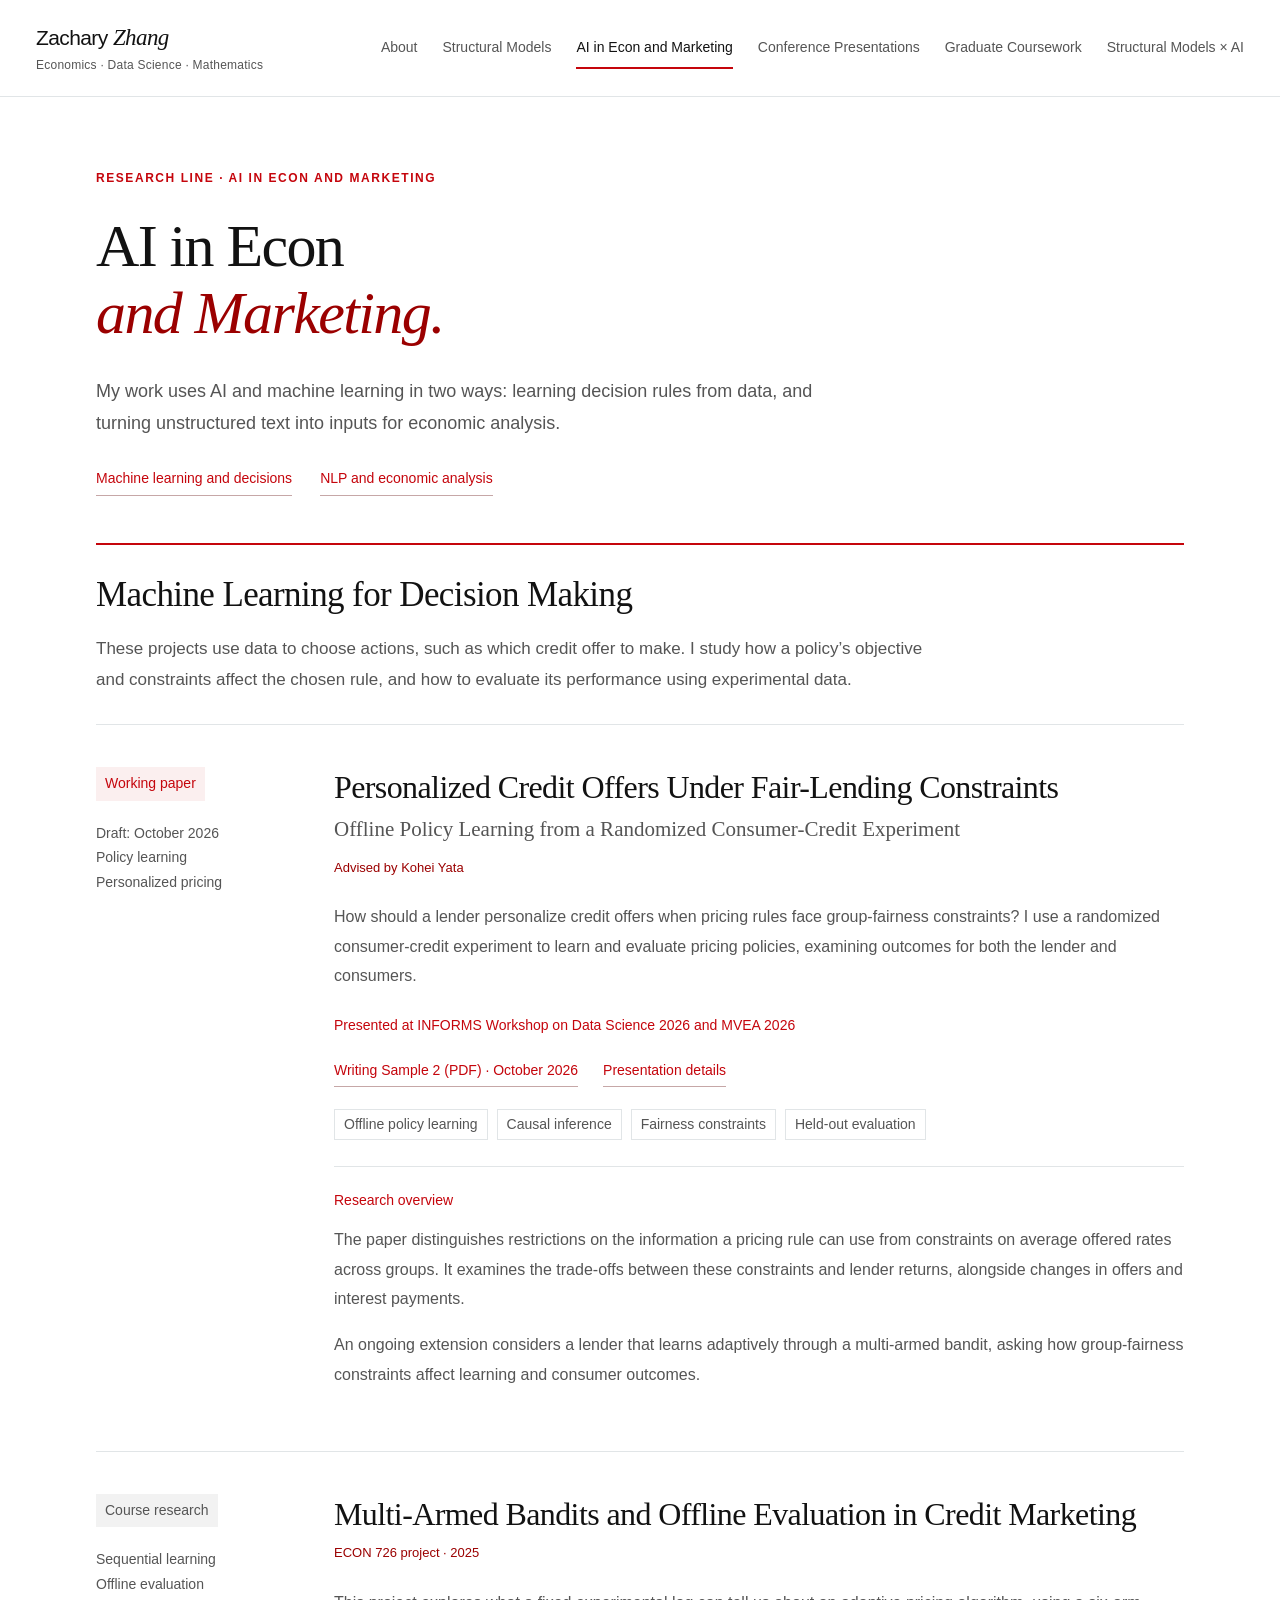
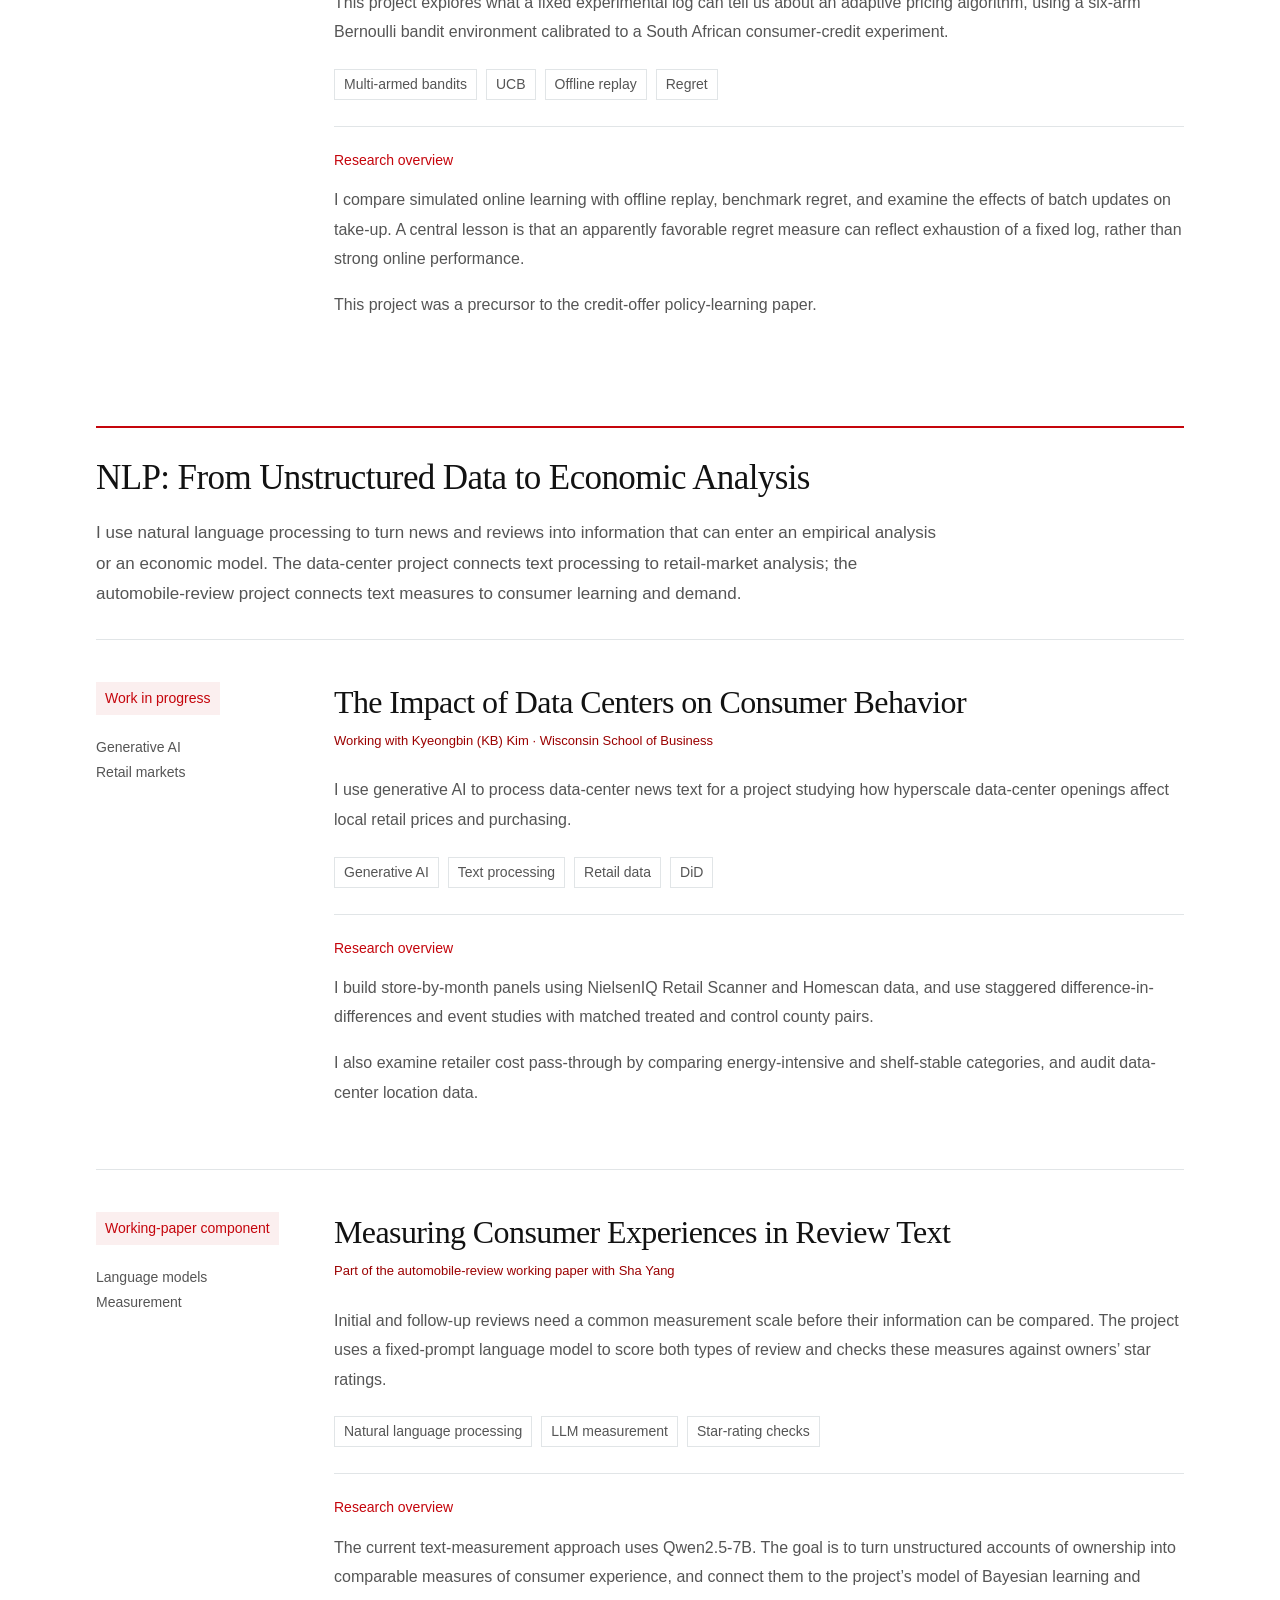
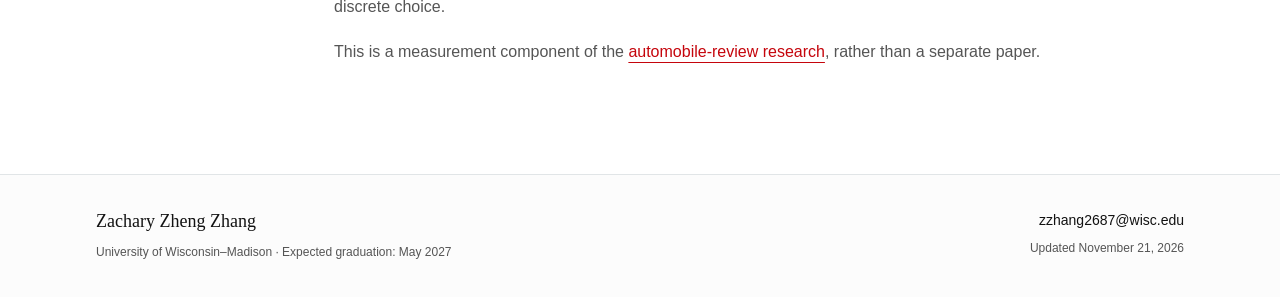
==== ai.html @ 18e5381d "Label the demand and policy-learning papers as Writing Samples 1 and 2" ====
<!doctype html>
<html lang="en"><head><meta charset="utf-8"><meta name="viewport" content="width=device-width,initial-scale=1">
<title>AI in Econ and Marketing | Zachary Zheng Zhang</title>
<meta name="description" content="Zachary Zheng Zhang — economics, structural models, AI, and policy learning at the University of Wisconsin–Madison.">
<meta name="theme-color" content="#c5050c"><link rel="icon" href="favicon.svg?v=45985ab4f6cf" type="image/svg+xml"><link rel="stylesheet" href="style.css?v=45985ab4f6cf"><script defer src="site.js"></script></head>
<body><a class="skip-link" href="#main">Skip to content</a>
<header class="site-header"><div class="header-inner"><a class="wordmark" href="index.html" aria-label="Zachary Zheng Zhang home">Zachary <span>Zhang</span><span class="wordmark-detail">Economics · Data Science · Mathematics</span></a>
<button class="menu-toggle" aria-controls="site-nav" aria-expanded="false">Menu</button><nav id="site-nav" aria-label="Main navigation"><a href="index.html">About</a><a href="structural.html">Structural Models</a><a href="ai.html" aria-current="page">AI in Econ and Marketing</a><a href="conferences.html">Conference Presentations</a><a href="coursework.html">Graduate Coursework</a><a href="ideas.html">Structural Models × AI</a></nav></div></header>
<main id="main"><section class="page-intro wrap"><p class="eyebrow">Research line · AI in Econ and Marketing</p><h1>AI in Econ<br><em>and Marketing.</em></h1><p class="page-lead">My work uses AI and machine learning in two ways: learning decision rules from data, and turning unstructured text into inputs for economic analysis.</p><div class="page-jump-links"><a class="text-link" href="#ml-decision-making">Machine learning and decisions</a><a class="text-link" href="#nlp-economic-models">NLP and economic analysis</a></div></section><section class="wrap projects research-group" id="ml-decision-making" aria-labelledby="decision-heading"><header class="research-group-heading"><h2 id="decision-heading">Machine Learning for Decision Making</h2><p>These projects use data to choose actions, such as which credit offer to make. I study how a policy’s objective and constraints affect the chosen rule, and how to evaluate its performance using experimental data.</p></header><article class="project" id="credit-paper"><div class="project-meta"><span class="status">Working paper</span><p>Draft: October 2026<br>Policy learning<br>Personalized pricing</p></div><div class="project-main"><h3>Personalized Credit Offers Under Fair-Lending Constraints</h3><p class="project-subtitle">Offline Policy Learning from a Randomized Consumer-Credit Experiment</p><p class="project-credit">Advised by Kohei Yata</p><p>How should a lender personalize credit offers when pricing rules face group-fairness constraints? I use a randomized consumer-credit experiment to learn and evaluate pricing policies, examining outcomes for both the lender and consumers.</p><p class="presentation-record">Presented at INFORMS Workshop on Data Science 2026 and MVEA 2026</p><div class="paper-links"><a class="text-link" href="files/Personalized_Credit_Offers_Draft_Oct2026.pdf" target="_blank" rel="noopener">Writing Sample 2 (PDF) · October 2026</a><a class="text-link" href="conferences.html">Presentation details</a></div><div class="tags"><span>Offline policy learning</span><span>Causal inference</span><span>Fairness constraints</span><span>Held-out evaluation</span></div>
<div class="detail-body research-overview-text"><h4>Research overview</h4><p>The paper distinguishes restrictions on the information a pricing rule can use from constraints on average offered rates across groups. It examines the trade-offs between these constraints and lender returns, alongside changes in offers and interest payments.</p><p>An ongoing extension considers a lender that learns adaptively through a multi-armed bandit, asking how group-fairness constraints affect learning and consumer outcomes.</p></div></div></article><article class="project" id="bandit-project"><div class="project-meta"><span class="status muted">Course research</span><p>Sequential learning<br>Offline evaluation</p></div><div class="project-main"><h3>Multi-Armed Bandits and Offline Evaluation in Credit Marketing</h3><p class="project-credit">ECON 726 project · 2025</p><p>This project explores what a fixed experimental log can tell us about an adaptive pricing algorithm, using a six-arm Bernoulli bandit environment calibrated to a South African consumer-credit experiment.</p><div class="tags"><span>Multi-armed bandits</span><span>UCB</span><span>Offline replay</span><span>Regret</span></div>
<div class="detail-body research-overview-text"><h4>Research overview</h4><p>I compare simulated online learning with offline replay, benchmark regret, and examine the effects of batch updates on take-up. A central lesson is that an apparently favorable regret measure can reflect exhaustion of a fixed log, rather than strong online performance.</p><p>This project was a precursor to the credit-offer policy-learning paper.</p></div></div></article></section><section class="wrap projects research-group" id="nlp-economic-models" aria-labelledby="nlp-heading"><header class="research-group-heading"><h2 id="nlp-heading">NLP: From Unstructured Data to Economic Analysis</h2><p>I use natural language processing to turn news and reviews into information that can enter an empirical analysis or an economic model. The data-center project connects text processing to retail-market analysis; the automobile-review project connects text measures to consumer learning and demand.</p></header><article class="project" id="data-center-project"><div class="project-meta"><span class="status">Work in progress</span><p>Generative AI<br>Retail markets</p></div><div class="project-main"><h3>The Impact of Data Centers on Consumer Behavior</h3><p class="project-credit">Working with Kyeongbin (KB) Kim · Wisconsin School of Business</p><p>I use generative AI to process data-center news text for a project studying how hyperscale data-center openings affect local retail prices and purchasing.</p><div class="tags"><span>Generative AI</span><span>Text processing</span><span>Retail data</span><span>DiD</span></div>
<div class="detail-body research-overview-text"><h4>Research overview</h4><p>I build store-by-month panels using NielsenIQ Retail Scanner and Homescan data, and use staggered difference-in-differences and event studies with matched treated and control county pairs.</p><p>I also examine retailer cost pass-through by comparing energy-intensive and shelf-stable categories, and audit data-center location data.</p></div></div></article><article class="project" id="review-measurement"><div class="project-meta"><span class="status">Working-paper component</span><p>Language models<br>Measurement</p></div><div class="project-main"><h3>Measuring Consumer Experiences in Review Text</h3><p class="project-credit">Part of the automobile-review working paper with Sha Yang</p><p>Initial and follow-up reviews need a common measurement scale before their information can be compared. The project uses a fixed-prompt language model to score both types of review and checks these measures against owners’ star ratings.</p><div class="tags"><span>Natural language processing</span><span>LLM measurement</span><span>Star-rating checks</span></div>
<div class="detail-body research-overview-text"><h4>Research overview</h4><p>The current text-measurement approach uses Qwen2.5-7B. The goal is to turn unstructured accounts of ownership into comparable measures of consumer experience, and connect them to the project’s model of Bayesian learning and discrete choice.</p><p>This is a measurement component of the <a href="structural.html#review-paper">automobile-review research</a>, rather than a separate paper.</p></div></div></article></section></main>
<footer><div class="footer-inner"><div><a class="footer-name" href="index.html">Zachary Zheng Zhang</a><p>University of Wisconsin–Madison · Expected graduation: May 2027</p></div><div class="footer-contact"><a href="mailto:zzhang2687@wisc.edu">zzhang2687@wisc.edu</a><p>Updated November 21, 2026</p></div></div></footer>
</body></html>
---- style.css ----
:root{--ink:#121212;--muted:#555555;--red:#c5050c;--accent:#9b0000;--paper:#fff;--soft:#f5f5f5;--line:#e1e5e7;--serif:Georgia,'Times New Roman',serif;--sans:Inter,'Segoe UI',Arial,sans-serif}
*{box-sizing:border-box}html{scroll-behavior:smooth;scroll-padding-top:110px}body{margin:0;background:var(--paper);color:var(--ink);font-family:var(--sans);font-size:16px;line-height:1.65;-webkit-font-smoothing:antialiased}a{color:inherit;text-underline-offset:5px}button{font:inherit;cursor:pointer}a,button,summary{-webkit-tap-highlight-color:transparent}a:focus-visible,button:focus-visible,summary:focus-visible{outline:3px solid #9b0000;outline-offset:5px}h1,h2,h3,p{margin-top:0}h1,h2,h3{font-weight:400}h1,h2,h3{font-family:var(--serif)}em{color:var(--accent);font-weight:400}p{color:var(--muted)}.wrap{max-width:1160px;margin:auto;padding-left:36px;padding-right:36px}.site-header{border-bottom:1px solid var(--line);background:rgba(255,255,255,.97);position:sticky;top:0;z-index:10}.header-inner{max-width:1320px;margin:auto;padding:23px 36px;display:flex;align-items:center;justify-content:space-between;gap:24px}.wordmark{text-decoration:none;font-size:21px;line-height:1.3;letter-spacing:-.6px;font-weight:500;flex-shrink:0}.wordmark>span:not(.wordmark-detail){font-family:var(--serif);font-style:italic;font-size:23px}.wordmark-detail{display:block;font-size:12px;letter-spacing:.02em;color:var(--muted);font-weight:400;margin-top:5px}nav{display:flex;align-items:center;gap:25px}nav a{font-size:14px;color:#555555;text-decoration:none;white-space:nowrap;padding:8px 0;border-bottom:2px solid transparent}nav a:hover{color:var(--red)}nav a[aria-current=page]{color:var(--ink);border-bottom-color:var(--red)}.menu-toggle{display:none}.eyebrow{text-transform:uppercase;letter-spacing:.13em;font-size:12px;font-weight:600;color:var(--red);margin-bottom:24px}.home-hero{display:grid;grid-template-columns:1.17fr 1fr;gap:85px;padding-top:76px;padding-bottom:90px}.hero-copy h1{font-size:clamp(48px,5.4vw,68px);line-height:1.03;letter-spacing:-2.6px;margin:0 0 29px}.name-second{color:var(--red)}.hero-subtitle{font-family:var(--serif);font-size:29px;line-height:1.3;letter-spacing:-.4px;color:var(--ink);margin-bottom:24px}.bio{font-size:16px;line-height:1.8;max-width:515px}.hero-actions{display:flex;align-items:center;gap:26px;margin-top:32px}.button{display:inline-flex;align-items:center;justify-content:center;padding:12px 21px;text-decoration:none;font-size:14px;border:1px solid var(--red);transition:background .18s}.primary{background:var(--red);color:white}.primary:hover{background:#9b0000}.text-link{font-size:14px;color:var(--red);font-weight:500;text-decoration:none;border-bottom:1px solid #c6a7a7;padding-bottom:4px}.text-link:hover{border-bottom-color:var(--red)}.research-note{margin-top:28px;background:var(--soft);padding:32px 33px 28px;align-self:center;position:relative;border:1px solid #e1e5e7}.research-note:before{content:'';position:absolute;width:62px;height:3px;background:var(--red);top:-2px;left:32px}.note-top{display:flex;justify-content:space-between;align-items:center;text-transform:uppercase;font-size:11px;letter-spacing:.12em;color:var(--muted);margin-bottom:54px}.note-monogram{font-family:var(--serif);font-size:20px;letter-spacing:-1px;color:var(--red)}.research-note h2{font-size:31px;line-height:1.22;letter-spacing:-.6px;margin-bottom:18px}.research-note>p{font-size:15px;line-height:1.7;margin-bottom:31px}.note-row{display:grid;grid-template-columns:75px 1fr;border-top:1px solid #dddddd;padding:15px 0;font-size:14px;gap:9px}.note-label{color:var(--red);font-family:var(--serif);font-style:italic;font-size:17px}.note-bottom{border-top:1px solid #dddddd;font-size:12px;color:#666666;margin-top:0;padding-top:24px;line-height:1.6}.research-overview{padding-top:50px;padding-bottom:84px;border-top:1px solid var(--line)}.section-heading .eyebrow{margin-bottom:12px}.section-heading h2{font-size:36px;letter-spacing:-.8px;margin-bottom:42px}.research-columns{display:grid;grid-template-columns:1fr 1fr;gap:70px}.research-columns article+article{border-left:1px solid var(--line);padding-left:44px}.small-label{font-size:13px;color:var(--red)}.research-columns h3{font-size:29px;line-height:1.25;letter-spacing:-.4px;margin:13px 0 18px}.research-columns p{font-size:16px;line-height:1.8;max-width:430px}.bridge-band{background:var(--red);padding:53px 0 58px}.bridge-inner{display:grid;grid-template-columns:1.1fr 1fr;gap:80px;align-items:center}.bridge-band .eyebrow{color:#eeeeee;margin-bottom:16px}.bridge-band h2{color:#fff;font-size:35px;line-height:1.2;letter-spacing:-.5px;margin-bottom:0}.bridge-band p{color:#eeeeee;font-size:16px;line-height:1.75}.light{border-color:#eeeeee;color:#fff;background:transparent}.light:hover{background:#9b0000}.page-intro{padding-top:72px;padding-bottom:47px}.page-intro h1{font-size:clamp(42px,4.9vw,60px);line-height:1.12;letter-spacing:-1.6px;margin-bottom:27px}.page-lead{max-width:730px;font-size:18px;line-height:1.8;margin-bottom:0}.projects{padding-bottom:45px}.project{border-top:1px solid var(--line);padding:42px 0 46px;display:grid;grid-template-columns:200px 1fr;gap:38px;scroll-margin-top:120px}.project-meta p{font-size:14px;line-height:1.75;margin-top:20px}.status{font-size:12px;background:#fbefef;color:var(--red);padding:5px 9px;display:inline-block}.status.muted{background:#f2f2f2;color:#555555}.project-main h2{font-size:32px;line-height:1.25;letter-spacing:-.6px;margin-bottom:8px}.project-subtitle{font-family:var(--serif);font-size:21px;line-height:1.4;margin-bottom:12px;color:#555555}.project-credit{font-size:13px;margin-bottom:24px;color:var(--accent)}.project-main>p:not(.project-subtitle):not(.project-credit){font-size:16px;line-height:1.85}.tags{display:flex;flex-wrap:wrap;gap:7px 9px;margin:22px 0}.tags span{border:1px solid var(--line);font-size:12px;padding:3px 9px;color:#555555}details{border-top:1px solid var(--line);margin-top:23px}summary{list-style:none;cursor:pointer;font-size:14px;font-weight:500;color:var(--red);padding:17px 28px 9px 0;position:relative;width:100%}summary::-webkit-details-marker{display:none}summary:after{content:'+';font-size:23px;font-weight:300;position:absolute;right:3px;top:9px}details[open] summary:after{content:'−'}.detail-body{padding-top:8px}.detail-body p{font-size:15px;line-height:1.85}.detail-body a{color:var(--red)}.closing-note{padding-top:42px;padding-bottom:70px;border-top:1px solid var(--line)}.closing-note .eyebrow{margin-bottom:18px}.closing-note h2{font-size:31px;line-height:1.35;max-width:800px;letter-spacing:-.4px}.closing-note p:not(.eyebrow){max-width:730px;line-height:1.85}.coursework-section{padding-bottom:45px}.course-toolbar{display:flex;align-items:center;justify-content:space-between;gap:20px;padding:12px 0 27px}.filters{display:flex;gap:8px;flex-wrap:wrap}.filter{border:1px solid var(--line);background:white;padding:8px 15px;color:var(--muted);font-size:14px}.filter.active{background:var(--red);color:white;border-color:var(--red)}.filter:hover:not(.active){background:var(--soft)}#course-count{white-space:nowrap;color:var(--muted);font-size:13px}table{border-collapse:collapse;width:100%;text-align:left;font-size:15px}th{font-size:12px;font-weight:500;letter-spacing:.07em;text-transform:uppercase;color:var(--muted);background:var(--soft);padding:15px 16px;border-top:1px solid var(--line);border-bottom:1px solid var(--line)}td{padding:19px 16px;border-bottom:1px solid var(--line);line-height:1.5}.course-code{font-size:13px;font-weight:500;white-space:nowrap;color:var(--red)}.area-cell{font-size:13px;color:var(--muted);white-space:nowrap}.course-status{font-size:12px;white-space:nowrap;color:var(--muted)}.course-status.audit{color:#555555;background:#f2f2f2;padding:4px 7px}.course-status.planned{color:#555555;background:#f2f2f2;padding:4px 7px}.course-status.current{color:var(--red);background:var(--soft);padding:4px 7px}.table-note{font-size:13px;line-height:1.7;margin-top:20px;max-width:820px}.preparation-note{border-top:1px solid var(--line);padding-top:48px;padding-bottom:70px;display:grid;grid-template-columns:1fr 1fr;gap:70px;align-items:center}.preparation-note .eyebrow{margin-bottom:15px}.preparation-note h2{font-size:35px;line-height:1.25;margin-bottom:0}.preparation-note>p{line-height:1.85}.ideas-disclaimer{padding:17px 20px;border-left:2px solid var(--accent);background:var(--soft);font-size:14px;margin-bottom:40px}.ideas{padding-bottom:52px}.idea{padding:40px 0 44px;border-top:1px solid var(--line)}.idea-top{display:flex;align-items:center;justify-content:space-between;gap:20px;margin-bottom:18px}.idea-top .eyebrow{margin-bottom:0}.idea-badge{font-size:12px;white-space:nowrap;border:1px solid #dddddd;color:#555555;padding:3px 8px}.idea h2{font-size:34px;letter-spacing:-.6px;margin-bottom:18px}.idea-question{color:var(--ink);font-family:var(--serif);font-size:23px;line-height:1.5;max-width:820px;margin-bottom:18px}.idea-description{max-width:850px;line-height:1.85}.idea-components{margin-top:28px;margin-bottom:0;display:grid;grid-template-columns:1fr 1fr 1fr;gap:25px;background:var(--soft);padding:22px 25px}.idea-components dt{font-size:12px;color:var(--muted);margin-bottom:8px}.idea-components dd{margin:0;font-size:15px;line-height:1.5;color:var(--red)}footer{border-top:1px solid var(--line);background:#fcfcfc}.footer-inner{max-width:1160px;padding:32px 36px 35px;margin:auto;display:flex;justify-content:space-between;gap:24px}.footer-name{font-family:var(--serif);font-size:18px;text-decoration:none}.footer-inner p{font-size:12px;margin:6px 0 0}.footer-contact{text-align:right}.footer-contact a{font-size:14px;text-decoration:none}.footer-contact a:hover{text-decoration:underline}.skip-link{position:absolute;top:-80px;left:20px;padding:10px;background:white;z-index:30}.skip-link:focus{top:10px}.sr-only{position:absolute;width:1px;height:1px;padding:0;margin:-1px;overflow:hidden;clip:rect(0,0,0,0);white-space:nowrap;border:0}[hidden]{display:none!important}
@media(min-width:1450px){.header-inner{max-width:1280px}.home-hero{padding-top:90px;padding-bottom:105px}}
@media(max-width:1100px){.header-inner{padding:20px 28px;gap:20px}nav{gap:18px}nav a{font-size:13px}.wordmark-detail{display:none}.home-hero{gap:45px}.note-row{grid-template-columns:65px 1fr}.research-note{padding:28px}.project{grid-template-columns:165px 1fr;gap:30px}}
@media(max-width:850px){.header-inner{flex-wrap:wrap;gap:12px;padding:18px 26px}nav{width:100%;justify-content:space-between;gap:12px}nav a{font-size:13px}.wrap{padding-left:28px;padding-right:28px}.home-hero{padding-top:54px;gap:30px;grid-template-columns:1.1fr 1fr}.hero-copy h1{font-size:48px;letter-spacing:-1.8px}.hero-subtitle{font-size:26px}.bio{font-size:15px}.research-note{padding:25px}.research-note h2{font-size:27px}.note-row{display:block;padding:12px 0}.note-row .note-label{display:block;margin-bottom:3px}.note-top{margin-bottom:32px}.hero-actions{gap:20px;flex-wrap:wrap}.research-columns{gap:32px}.research-columns article+article{padding-left:30px}.research-columns h3{font-size:26px}.bridge-inner{gap:40px}.bridge-band h2{font-size:30px}.area-cell{display:none}thead th:nth-child(3){display:none}.project{grid-template-columns:140px 1fr;gap:25px}.project-main h2{font-size:28px}}
@media(max-width:620px){.site-header{position:sticky}.header-inner{padding:17px 22px;gap:0}.wordmark{font-size:20px}.wordmark>span:not(.wordmark-detail){font-size:21px}.menu-toggle{display:block;border:1px solid var(--line);background:white;color:var(--red);font-size:14px;padding:5px 12px}.site-header nav{display:none;flex-direction:column;align-items:stretch;padding-top:18px;gap:0}.site-header.menu-open nav{display:flex}nav a{font-size:15px;padding:12px 0;border-bottom:1px solid var(--line)}nav a[aria-current=page]{font-weight:600;border-bottom-color:var(--line)}.wrap{padding-left:23px;padding-right:23px}.home-hero{display:block;padding-top:43px;padding-bottom:49px}.hero-copy h1{font-size:52px;letter-spacing:-2px;margin-bottom:24px}.eyebrow{font-size:11px;letter-spacing:.11em;margin-bottom:22px}.hero-subtitle{font-size:29px;margin-bottom:22px}.bio{font-size:16px;line-height:1.8}.hero-actions{margin-top:26px;gap:23px}.research-note{margin-top:44px;padding:26px 26px 24px}.note-top{margin-bottom:32px}.research-note h2{font-size:32px}.note-row{display:grid;grid-template-columns:72px 1fr;padding:14px 0}.note-row .note-label{margin:0}.note-bottom{padding-top:20px}.research-overview{padding-top:37px;padding-bottom:48px}.section-heading h2{font-size:30px;line-height:1.25;margin-bottom:30px}.research-columns{display:block}.research-columns article+article{border-left:0;border-top:1px solid var(--line);margin-top:30px;padding-left:0;padding-top:30px}.research-columns h3{font-size:29px}.bridge-band{padding:38px 0 42px}.bridge-inner{display:block}.bridge-band h2{font-size:32px;margin-bottom:24px}.bridge-band p{font-size:16px}.page-intro{padding-top:43px;padding-bottom:32px}.page-intro h1{font-size:39px;letter-spacing:-1px;line-height:1.15;margin-bottom:23px}.page-lead{font-size:16px;line-height:1.85}.project{display:block;padding:28px 0 34px}.project-meta{display:flex;justify-content:space-between;gap:15px;align-items:center;margin-bottom:22px}.project-meta p{margin:0;font-size:12px;text-align:right}.project-main h2{font-size:28px}.project-subtitle{font-size:20px}.project-credit{font-size:13px}.project-main>p:not(.project-subtitle):not(.project-credit){font-size:16px}.detail-body p{font-size:16px}.closing-note{padding-top:33px;padding-bottom:43px}.closing-note h2{font-size:28px}.projects{padding-bottom:14px}.course-toolbar{align-items:flex-start;flex-direction:column;gap:14px;padding-bottom:20px}.filters{gap:7px}.filter{font-size:13px;padding:7px 10px}#course-count{font-size:12px}.table-scroll{overflow-x:auto}table{font-size:14px;min-width:440px}th{padding:12px 10px;font-size:11px}td{padding:17px 10px}.course-code{font-size:12px}.course-status{font-size:11px}.table-note{font-size:13px}.preparation-note{display:block;padding-top:33px;padding-bottom:39px}.preparation-note h2{font-size:31px;margin-bottom:24px}.idea-top{align-items:flex-start;gap:14px}.idea-top .eyebrow{font-size:10px;max-width:170px}.idea-badge{font-size:11px}.ideas-disclaimer{font-size:14px;padding:16px 17px;margin-bottom:28px}.idea{padding:28px 0 32px}.idea h2{font-size:29px;line-height:1.25}.idea-question{font-size:22px}.idea-description{font-size:16px}.idea-components{display:block;padding:20px}.idea-components div+div{margin-top:19px;border-top:1px solid var(--line);padding-top:15px}.idea-components dt{font-size:12px;margin-bottom:4px}.idea-components dd{font-size:15px}.ideas{padding-bottom:25px}.footer-inner{display:block;padding:27px 23px}.footer-contact{text-align:left;margin-top:21px}.footer-inner p{font-size:12px}}
@media(prefers-reduced-motion:reduce){html{scroll-behavior:auto}*{transition:none!important}}

/* Keep navigation, labels, and course information readable at all widths. */
nav a,.filter,.small-label,.status,.tags span,.course-status,.course-code,.area-cell,.idea-badge,.note-row,.note-label,.idea-components dt{font-size:14px}.note-top,.eyebrow,.idea-top .eyebrow{font-size:12px}.bio,.research-note>p,.detail-body p,table{font-size:16px}
.application-note{font-size:16px;line-height:1.75;color:var(--red);margin-top:20px}.hero-actions{flex-wrap:wrap;gap:20px}.research-overview-text{border-top:1px solid var(--line);padding-top:22px;margin-top:26px}.research-overview-text h3{font-family:var(--sans);font-size:14px;font-weight:500;color:var(--red);margin-bottom:13px}.presentation-record{color:var(--red);font-size:14px!important;line-height:1.8;margin-top:22px}.paper-links{display:flex;flex-wrap:wrap;gap:14px 25px;margin:20px 0}.file-note{font-size:13px!important;line-height:1.7!important;margin-bottom:19px}.course-topic{display:block;font-size:14px;color:var(--muted);margin-top:6px}.conference-section{padding-bottom:45px}.conference-group{font-size:27px;padding-bottom:20px;border-bottom:1px solid var(--line);margin:0}.conference-entry{display:grid;grid-template-columns:225px 1fr;gap:38px;padding:34px 0;border-bottom:1px solid var(--line)}.conference-date time{display:block;font-size:15px;color:var(--red);margin-bottom:14px}.conference-date .status{font-size:13px}.conference-main h3{font-size:29px;line-height:1.3;margin-bottom:10px}.conference-location{font-size:14px;margin-bottom:20px}.conference-paper{font-size:18px;line-height:1.6;margin-bottom:13px}.conference-paper a{color:var(--ink);text-decoration:none;border-bottom:1px solid var(--line)}.conference-paper a:hover{border-bottom-color:var(--red)}.conference-note{font-size:14px;line-height:1.8;margin-bottom:19px}
@media(min-width:1051px) and (max-width:1250px){.header-inner{flex-wrap:wrap;gap:10px}nav{width:100%;justify-content:space-between;gap:15px}}
@media(max-width:1050px){.header-inner{padding:17px 23px;gap:0;flex-wrap:wrap}.wordmark-detail{display:none}.menu-toggle{display:block;border:1px solid var(--line);background:white;color:var(--red);font-size:14px;padding:5px 12px}.site-header nav{display:none;flex-direction:column;align-items:stretch;width:100%;padding-top:18px;gap:0}.site-header.menu-open nav{display:flex}nav a{font-size:15px;padding:11px 0;border-bottom:1px solid var(--line)}nav a[aria-current=page]{font-weight:600;border-bottom-color:var(--line)}}
@media(max-width:620px){.conference-entry{display:block;padding:27px 0}.conference-date{margin-bottom:20px}.conference-date time{margin-bottom:10px}.conference-main h3{font-size:27px}.conference-paper{font-size:17px}.conference-section{padding-bottom:30px}.conference-group{font-size:26px}.paper-links{gap:16px}.file-note{font-size:14px!important}}


/* Explanatory introductions and the two AI research areas. */
.intro-explanation{max-width:850px;margin-top:26px;font-size:16px;line-height:1.85}.intro-explanation p{margin-bottom:18px}.research-points{padding-left:23px;color:var(--muted);margin:22px 0}.research-points li+li{margin-top:13px}.research-points strong{font-weight:600;color:var(--ink)}.page-jump-links{display:flex;flex-wrap:wrap;gap:16px 28px;margin-top:28px}.research-group{scroll-margin-top:135px}.research-group-heading{padding:28px 0 29px;border-top:2px solid var(--red)}.research-group-heading h2{font-size:35px;line-height:1.25;letter-spacing:-.6px;max-width:850px;margin-bottom:18px}.research-group-heading p{font-size:17px;line-height:1.8;max-width:850px;margin-bottom:0}.research-group .project-main h3{font-size:32px;line-height:1.25;letter-spacing:-.6px;margin-bottom:8px}.research-group .research-overview-text h4{font-family:var(--sans);font-size:14px;font-weight:500;color:var(--red);margin:0 0 13px}.reading-list{padding-left:23px;max-width:900px}.reading-list li{padding:0 0 23px 6px}.reading-list a{color:var(--red)}.reading-list p{font-size:16px;line-height:1.8;margin:7px 0 0}.reading-authors{font-size:14px;color:var(--muted)}.idea-reading{max-width:850px;font-size:15px;line-height:1.8;margin:20px 0 0}.idea-reading a{color:var(--red)}
@media(max-width:850px){.research-group .project-main h3{font-size:28px}.research-group-heading h2{font-size:31px}}
@media(max-width:620px){.research-group-heading{padding:24px 0}.research-group-heading h2{font-size:29px}.research-group-heading p{font-size:16px}.page-jump-links{gap:17px}.intro-explanation{margin-top:22px}.research-group{scroll-margin-top:90px}.reading-list{padding-left:20px}}
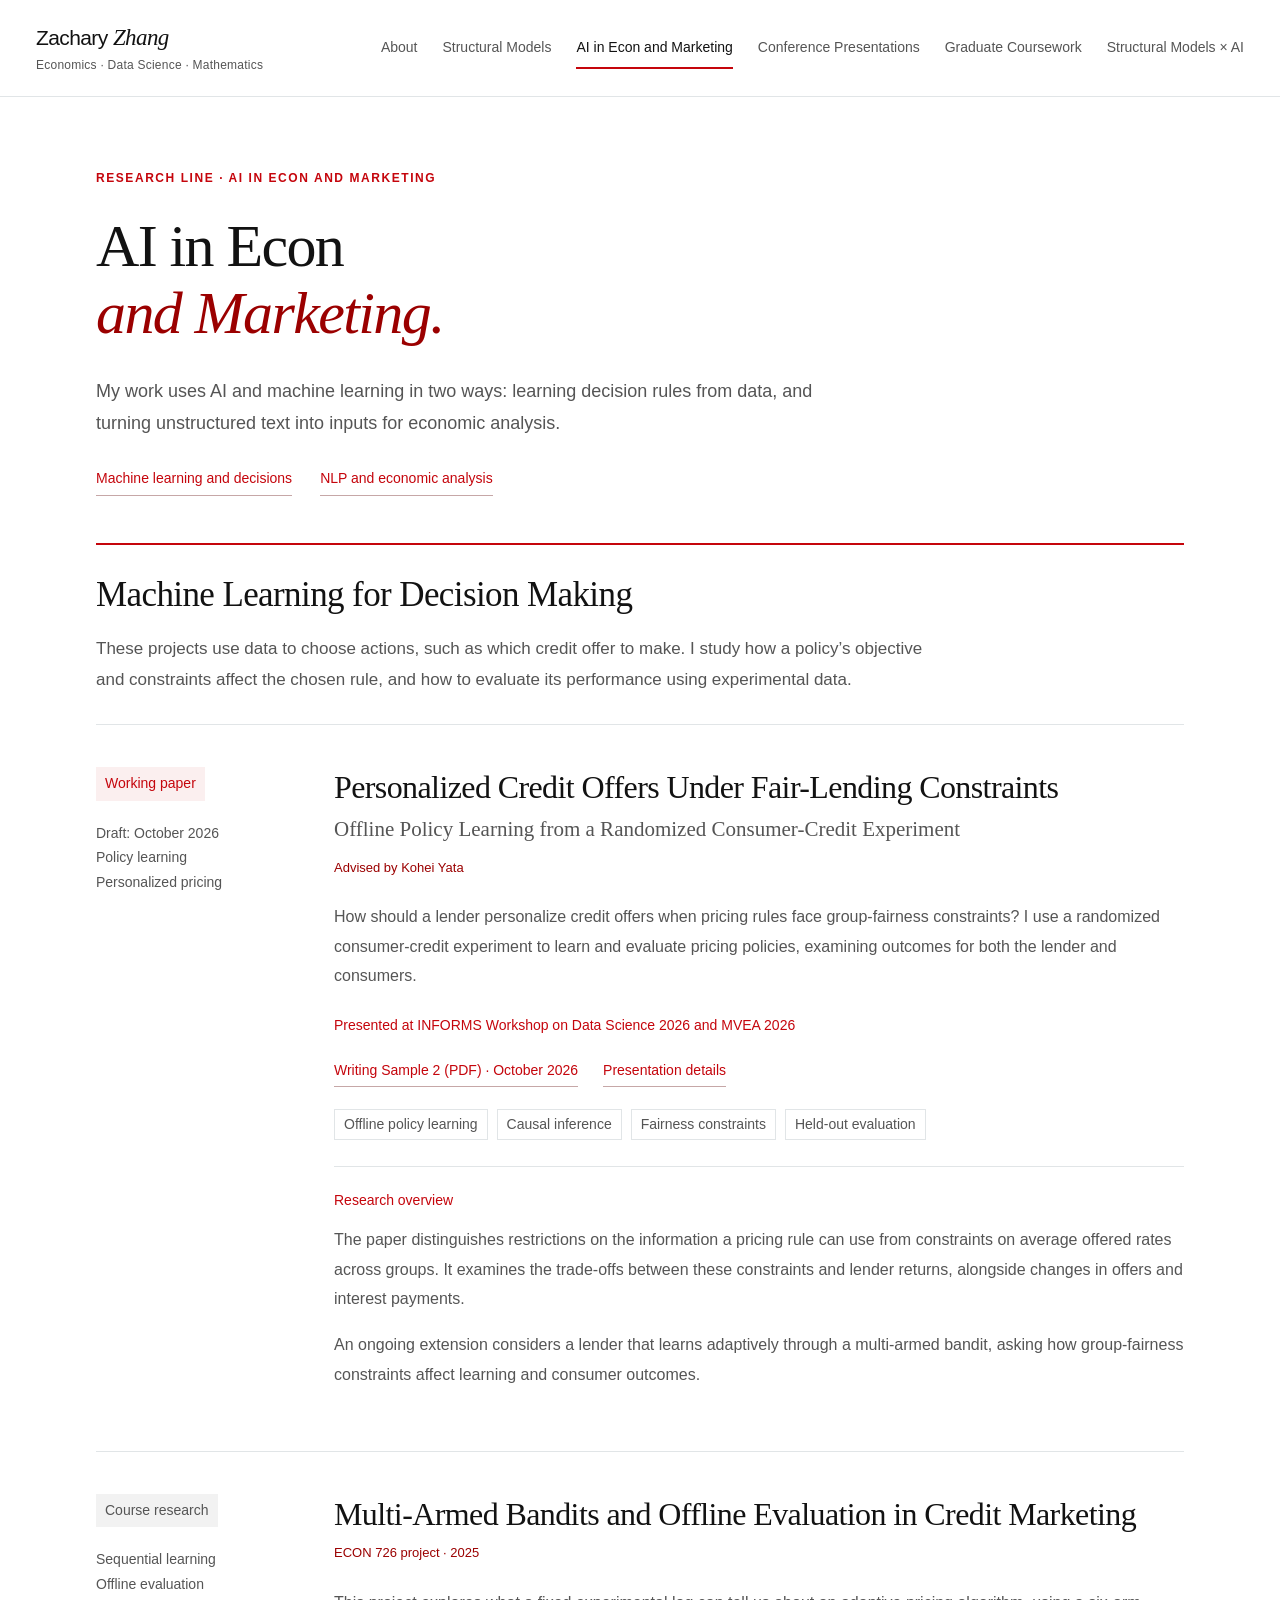
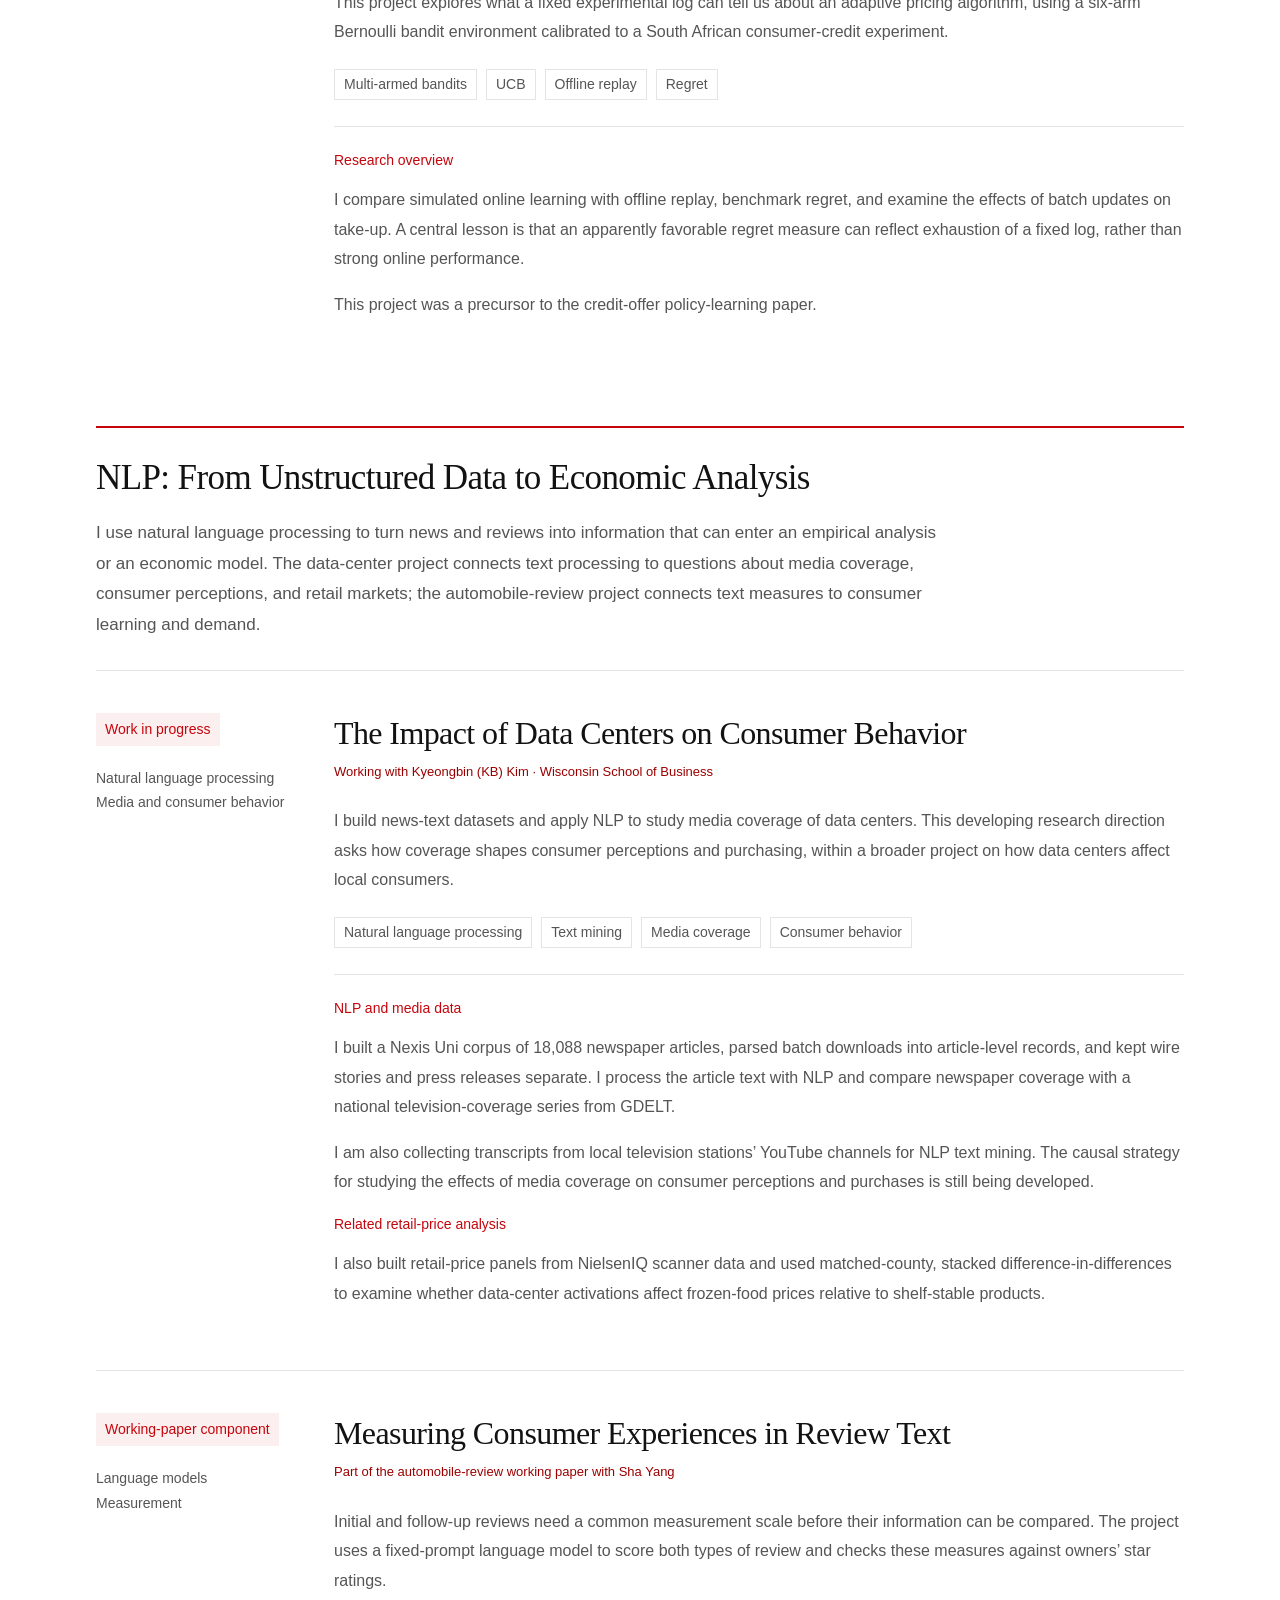
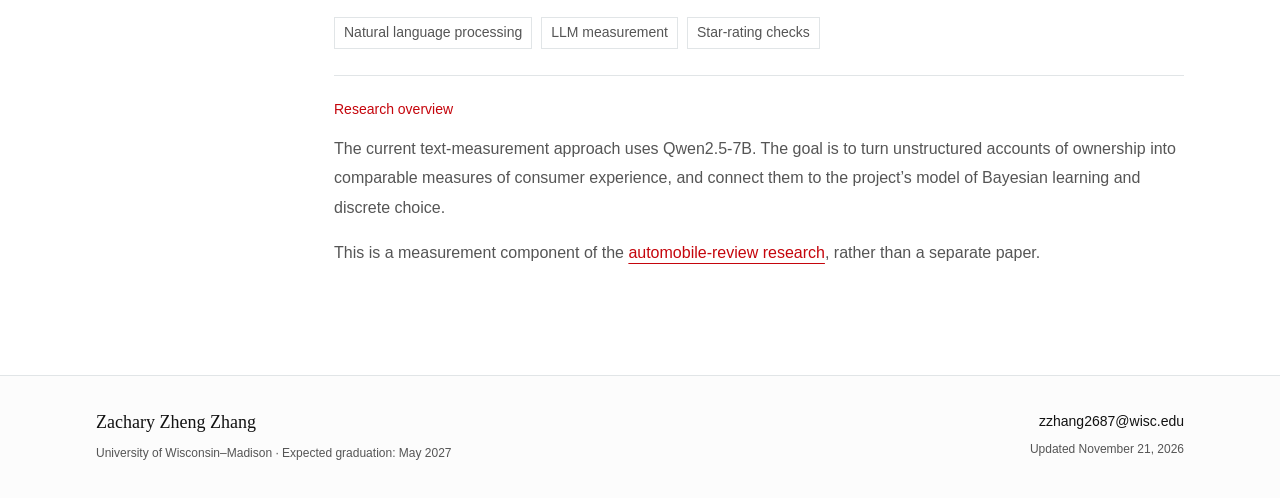
==== commit 73de11cb: "Emphasize NLP and media-data contributions in the Kim project" ====
--- a/ai.html
+++ b/ai.html
@@ -8,8 +8,8 @@
 <button class="menu-toggle" aria-controls="site-nav" aria-expanded="false">Menu</button><nav id="site-nav" aria-label="Main navigation"><a href="index.html">About</a><a href="structural.html">Structural Models</a><a href="ai.html" aria-current="page">AI in Econ and Marketing</a><a href="conferences.html">Conference Presentations</a><a href="coursework.html">Graduate Coursework</a><a href="ideas.html">Structural Models × AI</a></nav></div></header>
 <main id="main"><section class="page-intro wrap"><p class="eyebrow">Research line · AI in Econ and Marketing</p><h1>AI in Econ<br><em>and Marketing.</em></h1><p class="page-lead">My work uses AI and machine learning in two ways: learning decision rules from data, and turning unstructured text into inputs for economic analysis.</p><div class="page-jump-links"><a class="text-link" href="#ml-decision-making">Machine learning and decisions</a><a class="text-link" href="#nlp-economic-models">NLP and economic analysis</a></div></section><section class="wrap projects research-group" id="ml-decision-making" aria-labelledby="decision-heading"><header class="research-group-heading"><h2 id="decision-heading">Machine Learning for Decision Making</h2><p>These projects use data to choose actions, such as which credit offer to make. I study how a policy’s objective and constraints affect the chosen rule, and how to evaluate its performance using experimental data.</p></header><article class="project" id="credit-paper"><div class="project-meta"><span class="status">Working paper</span><p>Draft: October 2026<br>Policy learning<br>Personalized pricing</p></div><div class="project-main"><h3>Personalized Credit Offers Under Fair-Lending Constraints</h3><p class="project-subtitle">Offline Policy Learning from a Randomized Consumer-Credit Experiment</p><p class="project-credit">Advised by Kohei Yata</p><p>How should a lender personalize credit offers when pricing rules face group-fairness constraints? I use a randomized consumer-credit experiment to learn and evaluate pricing policies, examining outcomes for both the lender and consumers.</p><p class="presentation-record">Presented at INFORMS Workshop on Data Science 2026 and MVEA 2026</p><div class="paper-links"><a class="text-link" href="files/Personalized_Credit_Offers_Draft_Oct2026.pdf" target="_blank" rel="noopener">Writing Sample 2 (PDF) · October 2026</a><a class="text-link" href="conferences.html">Presentation details</a></div><div class="tags"><span>Offline policy learning</span><span>Causal inference</span><span>Fairness constraints</span><span>Held-out evaluation</span></div>
 <div class="detail-body research-overview-text"><h4>Research overview</h4><p>The paper distinguishes restrictions on the information a pricing rule can use from constraints on average offered rates across groups. It examines the trade-offs between these constraints and lender returns, alongside changes in offers and interest payments.</p><p>An ongoing extension considers a lender that learns adaptively through a multi-armed bandit, asking how group-fairness constraints affect learning and consumer outcomes.</p></div></div></article><article class="project" id="bandit-project"><div class="project-meta"><span class="status muted">Course research</span><p>Sequential learning<br>Offline evaluation</p></div><div class="project-main"><h3>Multi-Armed Bandits and Offline Evaluation in Credit Marketing</h3><p class="project-credit">ECON 726 project · 2025</p><p>This project explores what a fixed experimental log can tell us about an adaptive pricing algorithm, using a six-arm Bernoulli bandit environment calibrated to a South African consumer-credit experiment.</p><div class="tags"><span>Multi-armed bandits</span><span>UCB</span><span>Offline replay</span><span>Regret</span></div>
-<div class="detail-body research-overview-text"><h4>Research overview</h4><p>I compare simulated online learning with offline replay, benchmark regret, and examine the effects of batch updates on take-up. A central lesson is that an apparently favorable regret measure can reflect exhaustion of a fixed log, rather than strong online performance.</p><p>This project was a precursor to the credit-offer policy-learning paper.</p></div></div></article></section><section class="wrap projects research-group" id="nlp-economic-models" aria-labelledby="nlp-heading"><header class="research-group-heading"><h2 id="nlp-heading">NLP: From Unstructured Data to Economic Analysis</h2><p>I use natural language processing to turn news and reviews into information that can enter an empirical analysis or an economic model. The data-center project connects text processing to retail-market analysis; the automobile-review project connects text measures to consumer learning and demand.</p></header><article class="project" id="data-center-project"><div class="project-meta"><span class="status">Work in progress</span><p>Generative AI<br>Retail markets</p></div><div class="project-main"><h3>The Impact of Data Centers on Consumer Behavior</h3><p class="project-credit">Working with Kyeongbin (KB) Kim · Wisconsin School of Business</p><p>I use generative AI to process data-center news text for a project studying how hyperscale data-center openings affect local retail prices and purchasing.</p><div class="tags"><span>Generative AI</span><span>Text processing</span><span>Retail data</span><span>DiD</span></div>
-<div class="detail-body research-overview-text"><h4>Research overview</h4><p>I build store-by-month panels using NielsenIQ Retail Scanner and Homescan data, and use staggered difference-in-differences and event studies with matched treated and control county pairs.</p><p>I also examine retailer cost pass-through by comparing energy-intensive and shelf-stable categories, and audit data-center location data.</p></div></div></article><article class="project" id="review-measurement"><div class="project-meta"><span class="status">Working-paper component</span><p>Language models<br>Measurement</p></div><div class="project-main"><h3>Measuring Consumer Experiences in Review Text</h3><p class="project-credit">Part of the automobile-review working paper with Sha Yang</p><p>Initial and follow-up reviews need a common measurement scale before their information can be compared. The project uses a fixed-prompt language model to score both types of review and checks these measures against owners’ star ratings.</p><div class="tags"><span>Natural language processing</span><span>LLM measurement</span><span>Star-rating checks</span></div>
+<div class="detail-body research-overview-text"><h4>Research overview</h4><p>I compare simulated online learning with offline replay, benchmark regret, and examine the effects of batch updates on take-up. A central lesson is that an apparently favorable regret measure can reflect exhaustion of a fixed log, rather than strong online performance.</p><p>This project was a precursor to the credit-offer policy-learning paper.</p></div></div></article></section><section class="wrap projects research-group" id="nlp-economic-models" aria-labelledby="nlp-heading"><header class="research-group-heading"><h2 id="nlp-heading">NLP: From Unstructured Data to Economic Analysis</h2><p>I use natural language processing to turn news and reviews into information that can enter an empirical analysis or an economic model. The data-center project connects text processing to questions about media coverage, consumer perceptions, and retail markets; the automobile-review project connects text measures to consumer learning and demand.</p></header><article class="project" id="data-center-project"><div class="project-meta"><span class="status">Work in progress</span><p>Natural language processing<br>Media and consumer behavior</p></div><div class="project-main"><h3>The Impact of Data Centers on Consumer Behavior</h3><p class="project-credit">Working with Kyeongbin (KB) Kim · Wisconsin School of Business</p><p>I build news-text datasets and apply NLP to study media coverage of data centers. This developing research direction asks how coverage shapes consumer perceptions and purchasing, within a broader project on how data centers affect local consumers.</p><div class="tags"><span>Natural language processing</span><span>Text mining</span><span>Media coverage</span><span>Consumer behavior</span></div>
+<div class="detail-body research-overview-text"><h4>NLP and media data</h4><p>I built a Nexis Uni corpus of 18,088 newspaper articles, parsed batch downloads into article-level records, and kept wire stories and press releases separate. I process the article text with NLP and compare newspaper coverage with a national television-coverage series from GDELT.</p><p>I am also collecting transcripts from local television stations’ YouTube channels for NLP text mining. The causal strategy for studying the effects of media coverage on consumer perceptions and purchases is still being developed.</p><h4>Related retail-price analysis</h4><p>I also built retail-price panels from NielsenIQ scanner data and used matched-county, stacked difference-in-differences to examine whether data-center activations affect frozen-food prices relative to shelf-stable products.</p></div></div></article><article class="project" id="review-measurement"><div class="project-meta"><span class="status">Working-paper component</span><p>Language models<br>Measurement</p></div><div class="project-main"><h3>Measuring Consumer Experiences in Review Text</h3><p class="project-credit">Part of the automobile-review working paper with Sha Yang</p><p>Initial and follow-up reviews need a common measurement scale before their information can be compared. The project uses a fixed-prompt language model to score both types of review and checks these measures against owners’ star ratings.</p><div class="tags"><span>Natural language processing</span><span>LLM measurement</span><span>Star-rating checks</span></div>
 <div class="detail-body research-overview-text"><h4>Research overview</h4><p>The current text-measurement approach uses Qwen2.5-7B. The goal is to turn unstructured accounts of ownership into comparable measures of consumer experience, and connect them to the project’s model of Bayesian learning and discrete choice.</p><p>This is a measurement component of the <a href="structural.html#review-paper">automobile-review research</a>, rather than a separate paper.</p></div></div></article></section></main>
 <footer><div class="footer-inner"><div><a class="footer-name" href="index.html">Zachary Zheng Zhang</a><p>University of Wisconsin–Madison · Expected graduation: May 2027</p></div><div class="footer-contact"><a href="mailto:zzhang2687@wisc.edu">zzhang2687@wisc.edu</a><p>Updated November 21, 2026</p></div></div></footer>
 </body></html>
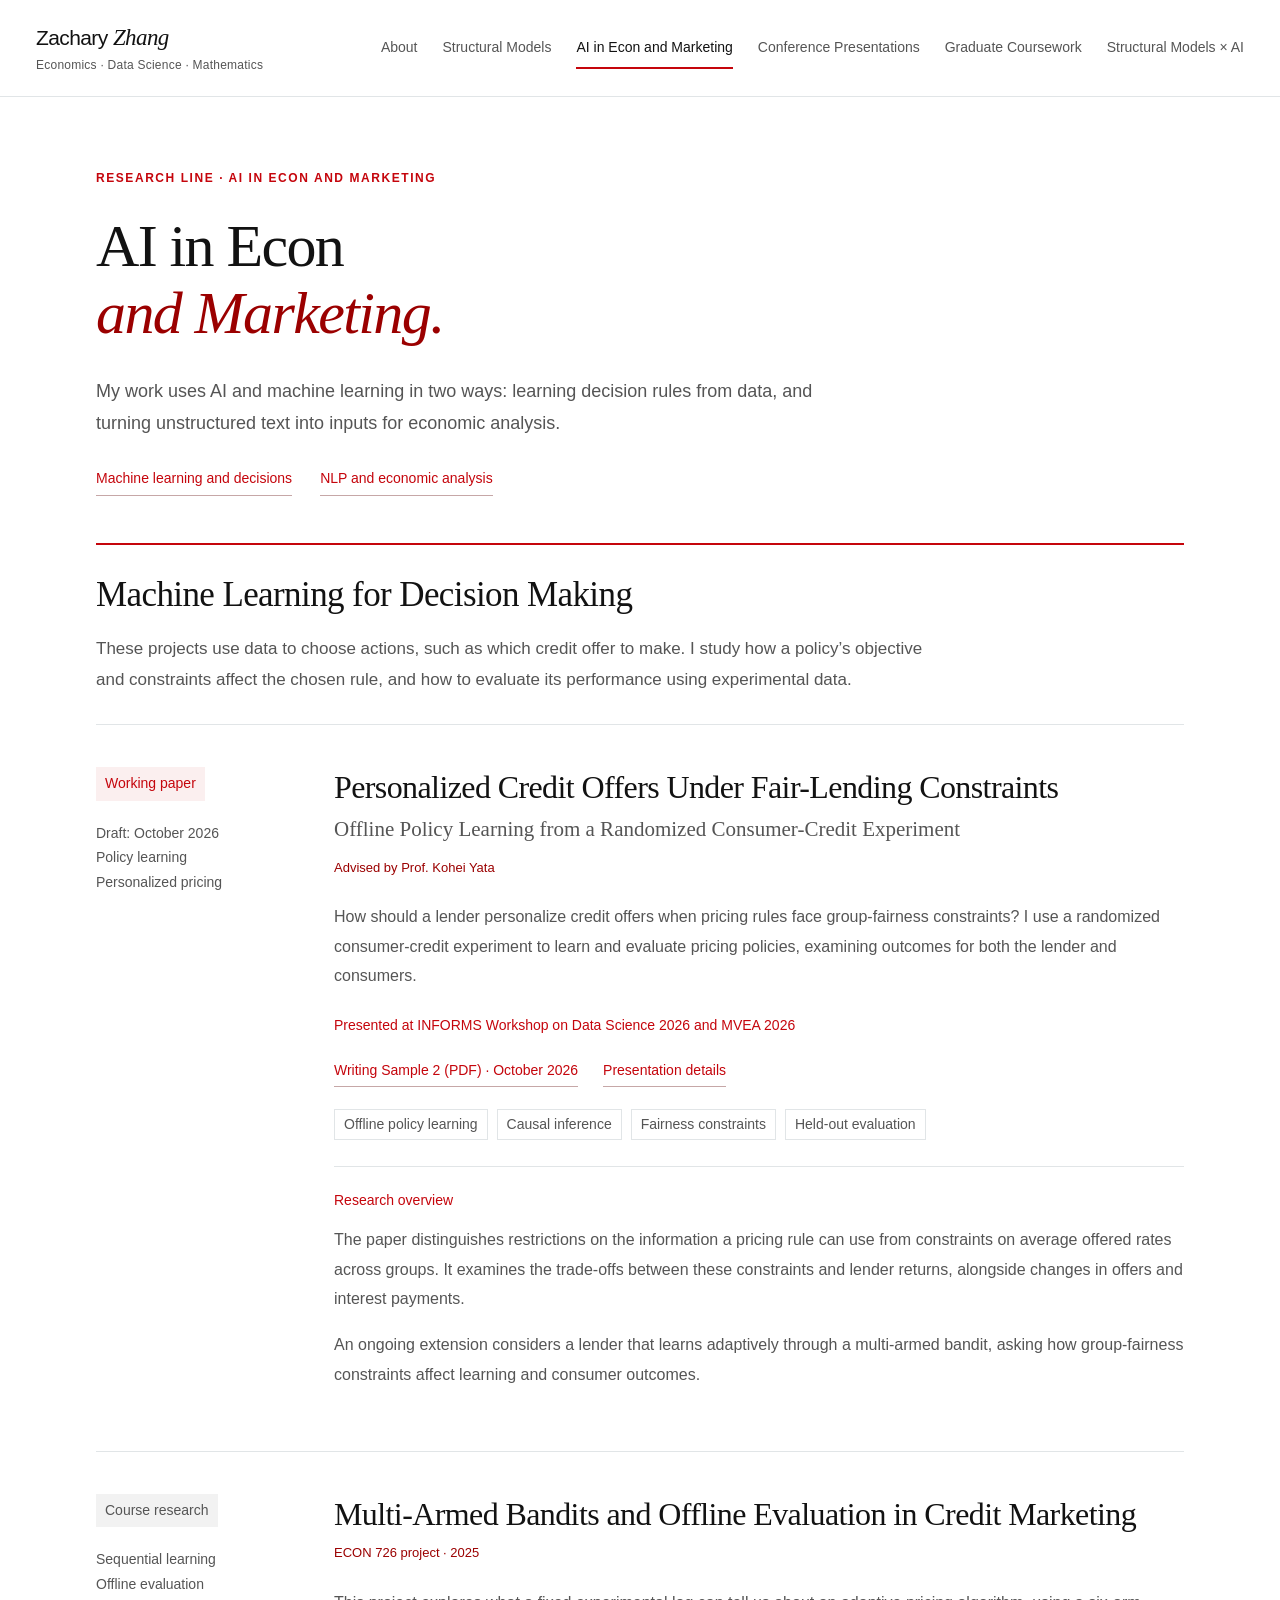
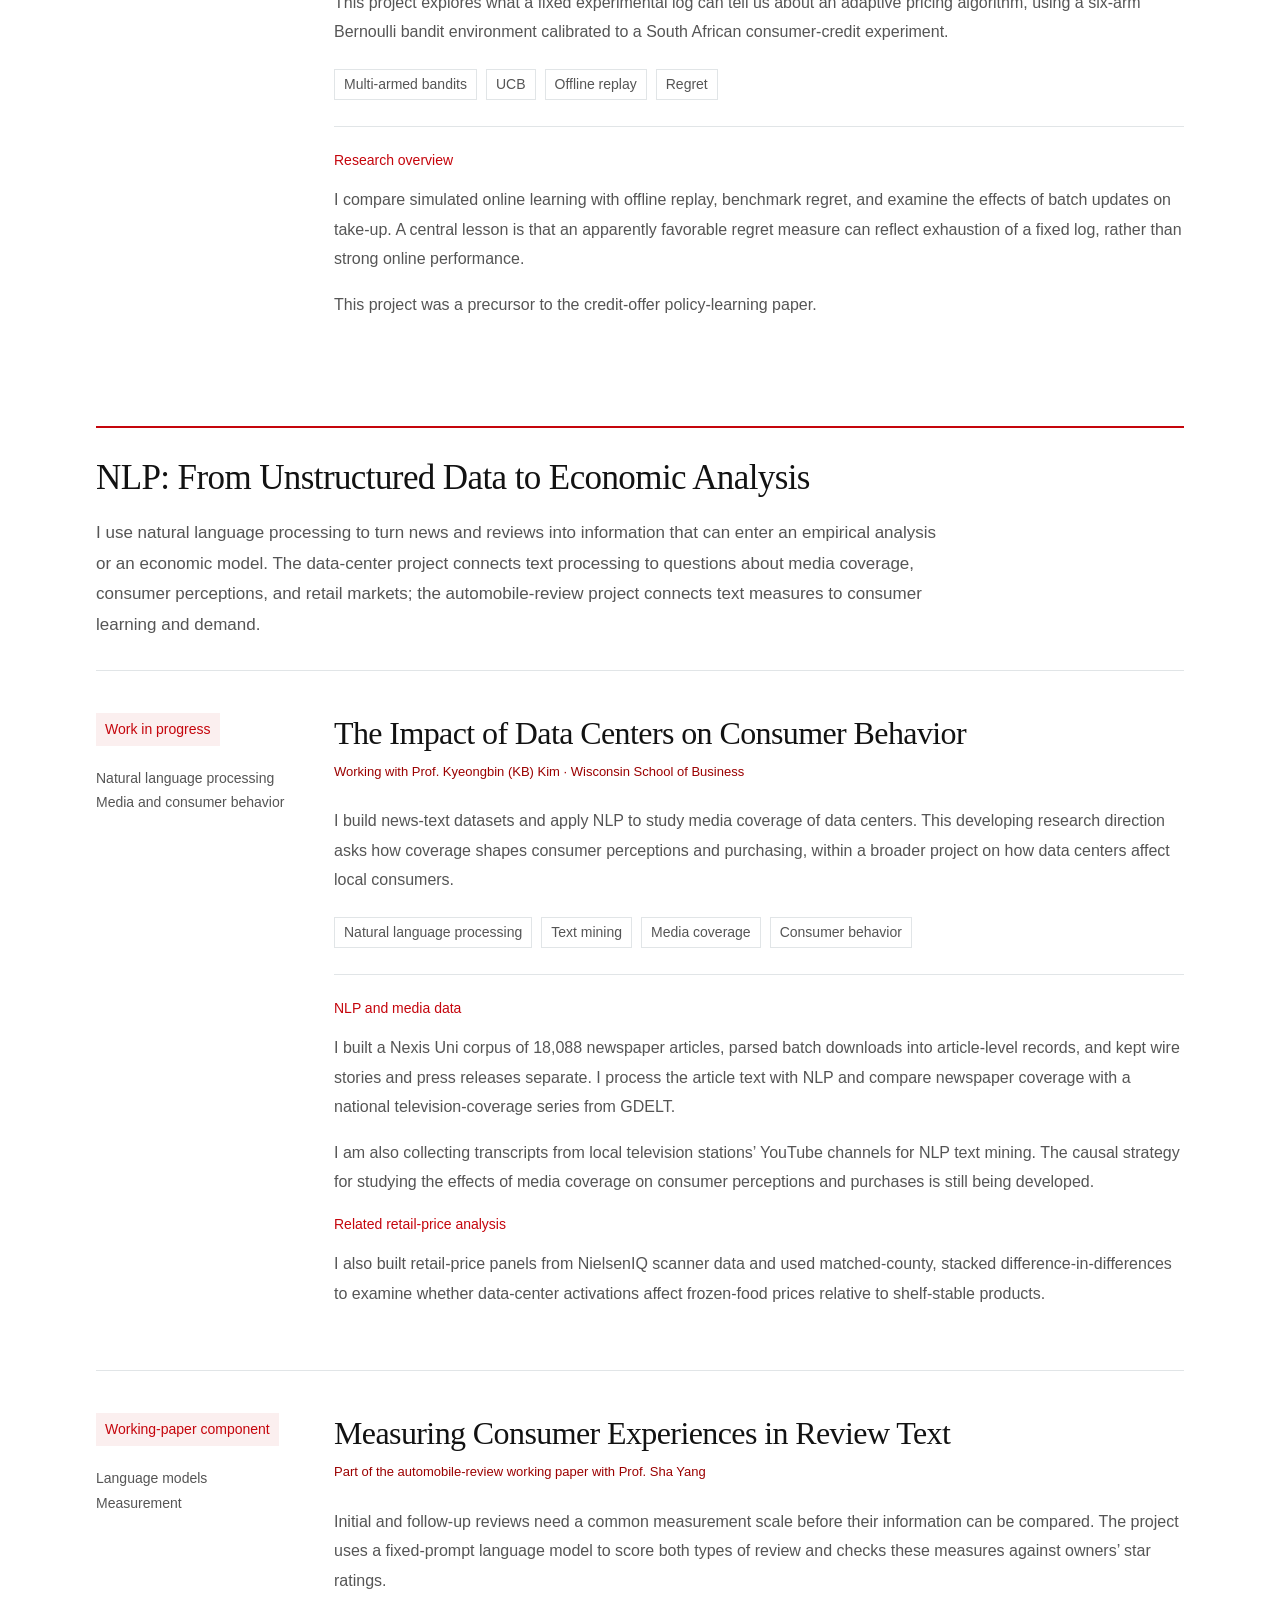
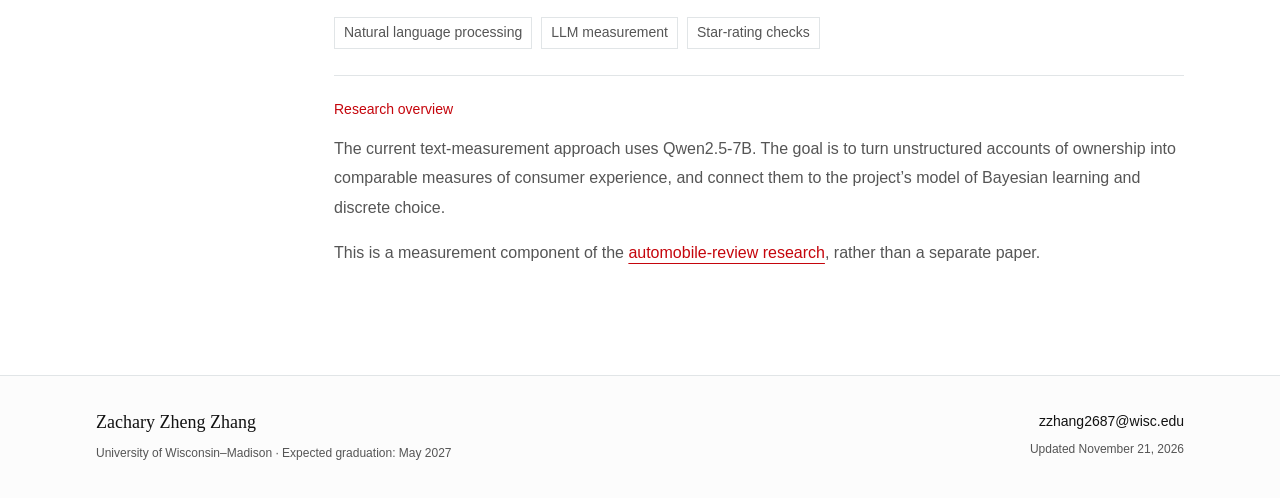
==== commit 7c3c19f8: "Add Prof. honorifics to faculty guidance and collaboration references" ====
--- a/ai.html
+++ b/ai.html
@@ -6,10 +6,10 @@
 <body><a class="skip-link" href="#main">Skip to content</a>
 <header class="site-header"><div class="header-inner"><a class="wordmark" href="index.html" aria-label="Zachary Zheng Zhang home">Zachary <span>Zhang</span><span class="wordmark-detail">Economics · Data Science · Mathematics</span></a>
 <button class="menu-toggle" aria-controls="site-nav" aria-expanded="false">Menu</button><nav id="site-nav" aria-label="Main navigation"><a href="index.html">About</a><a href="structural.html">Structural Models</a><a href="ai.html" aria-current="page">AI in Econ and Marketing</a><a href="conferences.html">Conference Presentations</a><a href="coursework.html">Graduate Coursework</a><a href="ideas.html">Structural Models × AI</a></nav></div></header>
-<main id="main"><section class="page-intro wrap"><p class="eyebrow">Research line · AI in Econ and Marketing</p><h1>AI in Econ<br><em>and Marketing.</em></h1><p class="page-lead">My work uses AI and machine learning in two ways: learning decision rules from data, and turning unstructured text into inputs for economic analysis.</p><div class="page-jump-links"><a class="text-link" href="#ml-decision-making">Machine learning and decisions</a><a class="text-link" href="#nlp-economic-models">NLP and economic analysis</a></div></section><section class="wrap projects research-group" id="ml-decision-making" aria-labelledby="decision-heading"><header class="research-group-heading"><h2 id="decision-heading">Machine Learning for Decision Making</h2><p>These projects use data to choose actions, such as which credit offer to make. I study how a policy’s objective and constraints affect the chosen rule, and how to evaluate its performance using experimental data.</p></header><article class="project" id="credit-paper"><div class="project-meta"><span class="status">Working paper</span><p>Draft: October 2026<br>Policy learning<br>Personalized pricing</p></div><div class="project-main"><h3>Personalized Credit Offers Under Fair-Lending Constraints</h3><p class="project-subtitle">Offline Policy Learning from a Randomized Consumer-Credit Experiment</p><p class="project-credit">Advised by Kohei Yata</p><p>How should a lender personalize credit offers when pricing rules face group-fairness constraints? I use a randomized consumer-credit experiment to learn and evaluate pricing policies, examining outcomes for both the lender and consumers.</p><p class="presentation-record">Presented at INFORMS Workshop on Data Science 2026 and MVEA 2026</p><div class="paper-links"><a class="text-link" href="files/Personalized_Credit_Offers_Draft_Oct2026.pdf" target="_blank" rel="noopener">Writing Sample 2 (PDF) · October 2026</a><a class="text-link" href="conferences.html">Presentation details</a></div><div class="tags"><span>Offline policy learning</span><span>Causal inference</span><span>Fairness constraints</span><span>Held-out evaluation</span></div>
+<main id="main"><section class="page-intro wrap"><p class="eyebrow">Research line · AI in Econ and Marketing</p><h1>AI in Econ<br><em>and Marketing.</em></h1><p class="page-lead">My work uses AI and machine learning in two ways: learning decision rules from data, and turning unstructured text into inputs for economic analysis.</p><div class="page-jump-links"><a class="text-link" href="#ml-decision-making">Machine learning and decisions</a><a class="text-link" href="#nlp-economic-models">NLP and economic analysis</a></div></section><section class="wrap projects research-group" id="ml-decision-making" aria-labelledby="decision-heading"><header class="research-group-heading"><h2 id="decision-heading">Machine Learning for Decision Making</h2><p>These projects use data to choose actions, such as which credit offer to make. I study how a policy’s objective and constraints affect the chosen rule, and how to evaluate its performance using experimental data.</p></header><article class="project" id="credit-paper"><div class="project-meta"><span class="status">Working paper</span><p>Draft: October 2026<br>Policy learning<br>Personalized pricing</p></div><div class="project-main"><h3>Personalized Credit Offers Under Fair-Lending Constraints</h3><p class="project-subtitle">Offline Policy Learning from a Randomized Consumer-Credit Experiment</p><p class="project-credit">Advised by Prof. Kohei Yata</p><p>How should a lender personalize credit offers when pricing rules face group-fairness constraints? I use a randomized consumer-credit experiment to learn and evaluate pricing policies, examining outcomes for both the lender and consumers.</p><p class="presentation-record">Presented at INFORMS Workshop on Data Science 2026 and MVEA 2026</p><div class="paper-links"><a class="text-link" href="files/Personalized_Credit_Offers_Draft_Oct2026.pdf" target="_blank" rel="noopener">Writing Sample 2 (PDF) · October 2026</a><a class="text-link" href="conferences.html">Presentation details</a></div><div class="tags"><span>Offline policy learning</span><span>Causal inference</span><span>Fairness constraints</span><span>Held-out evaluation</span></div>
 <div class="detail-body research-overview-text"><h4>Research overview</h4><p>The paper distinguishes restrictions on the information a pricing rule can use from constraints on average offered rates across groups. It examines the trade-offs between these constraints and lender returns, alongside changes in offers and interest payments.</p><p>An ongoing extension considers a lender that learns adaptively through a multi-armed bandit, asking how group-fairness constraints affect learning and consumer outcomes.</p></div></div></article><article class="project" id="bandit-project"><div class="project-meta"><span class="status muted">Course research</span><p>Sequential learning<br>Offline evaluation</p></div><div class="project-main"><h3>Multi-Armed Bandits and Offline Evaluation in Credit Marketing</h3><p class="project-credit">ECON 726 project · 2025</p><p>This project explores what a fixed experimental log can tell us about an adaptive pricing algorithm, using a six-arm Bernoulli bandit environment calibrated to a South African consumer-credit experiment.</p><div class="tags"><span>Multi-armed bandits</span><span>UCB</span><span>Offline replay</span><span>Regret</span></div>
-<div class="detail-body research-overview-text"><h4>Research overview</h4><p>I compare simulated online learning with offline replay, benchmark regret, and examine the effects of batch updates on take-up. A central lesson is that an apparently favorable regret measure can reflect exhaustion of a fixed log, rather than strong online performance.</p><p>This project was a precursor to the credit-offer policy-learning paper.</p></div></div></article></section><section class="wrap projects research-group" id="nlp-economic-models" aria-labelledby="nlp-heading"><header class="research-group-heading"><h2 id="nlp-heading">NLP: From Unstructured Data to Economic Analysis</h2><p>I use natural language processing to turn news and reviews into information that can enter an empirical analysis or an economic model. The data-center project connects text processing to questions about media coverage, consumer perceptions, and retail markets; the automobile-review project connects text measures to consumer learning and demand.</p></header><article class="project" id="data-center-project"><div class="project-meta"><span class="status">Work in progress</span><p>Natural language processing<br>Media and consumer behavior</p></div><div class="project-main"><h3>The Impact of Data Centers on Consumer Behavior</h3><p class="project-credit">Working with Kyeongbin (KB) Kim · Wisconsin School of Business</p><p>I build news-text datasets and apply NLP to study media coverage of data centers. This developing research direction asks how coverage shapes consumer perceptions and purchasing, within a broader project on how data centers affect local consumers.</p><div class="tags"><span>Natural language processing</span><span>Text mining</span><span>Media coverage</span><span>Consumer behavior</span></div>
-<div class="detail-body research-overview-text"><h4>NLP and media data</h4><p>I built a Nexis Uni corpus of 18,088 newspaper articles, parsed batch downloads into article-level records, and kept wire stories and press releases separate. I process the article text with NLP and compare newspaper coverage with a national television-coverage series from GDELT.</p><p>I am also collecting transcripts from local television stations’ YouTube channels for NLP text mining. The causal strategy for studying the effects of media coverage on consumer perceptions and purchases is still being developed.</p><h4>Related retail-price analysis</h4><p>I also built retail-price panels from NielsenIQ scanner data and used matched-county, stacked difference-in-differences to examine whether data-center activations affect frozen-food prices relative to shelf-stable products.</p></div></div></article><article class="project" id="review-measurement"><div class="project-meta"><span class="status">Working-paper component</span><p>Language models<br>Measurement</p></div><div class="project-main"><h3>Measuring Consumer Experiences in Review Text</h3><p class="project-credit">Part of the automobile-review working paper with Sha Yang</p><p>Initial and follow-up reviews need a common measurement scale before their information can be compared. The project uses a fixed-prompt language model to score both types of review and checks these measures against owners’ star ratings.</p><div class="tags"><span>Natural language processing</span><span>LLM measurement</span><span>Star-rating checks</span></div>
+<div class="detail-body research-overview-text"><h4>Research overview</h4><p>I compare simulated online learning with offline replay, benchmark regret, and examine the effects of batch updates on take-up. A central lesson is that an apparently favorable regret measure can reflect exhaustion of a fixed log, rather than strong online performance.</p><p>This project was a precursor to the credit-offer policy-learning paper.</p></div></div></article></section><section class="wrap projects research-group" id="nlp-economic-models" aria-labelledby="nlp-heading"><header class="research-group-heading"><h2 id="nlp-heading">NLP: From Unstructured Data to Economic Analysis</h2><p>I use natural language processing to turn news and reviews into information that can enter an empirical analysis or an economic model. The data-center project connects text processing to questions about media coverage, consumer perceptions, and retail markets; the automobile-review project connects text measures to consumer learning and demand.</p></header><article class="project" id="data-center-project"><div class="project-meta"><span class="status">Work in progress</span><p>Natural language processing<br>Media and consumer behavior</p></div><div class="project-main"><h3>The Impact of Data Centers on Consumer Behavior</h3><p class="project-credit">Working with Prof. Kyeongbin (KB) Kim · Wisconsin School of Business</p><p>I build news-text datasets and apply NLP to study media coverage of data centers. This developing research direction asks how coverage shapes consumer perceptions and purchasing, within a broader project on how data centers affect local consumers.</p><div class="tags"><span>Natural language processing</span><span>Text mining</span><span>Media coverage</span><span>Consumer behavior</span></div>
+<div class="detail-body research-overview-text"><h4>NLP and media data</h4><p>I built a Nexis Uni corpus of 18,088 newspaper articles, parsed batch downloads into article-level records, and kept wire stories and press releases separate. I process the article text with NLP and compare newspaper coverage with a national television-coverage series from GDELT.</p><p>I am also collecting transcripts from local television stations’ YouTube channels for NLP text mining. The causal strategy for studying the effects of media coverage on consumer perceptions and purchases is still being developed.</p><h4>Related retail-price analysis</h4><p>I also built retail-price panels from NielsenIQ scanner data and used matched-county, stacked difference-in-differences to examine whether data-center activations affect frozen-food prices relative to shelf-stable products.</p></div></div></article><article class="project" id="review-measurement"><div class="project-meta"><span class="status">Working-paper component</span><p>Language models<br>Measurement</p></div><div class="project-main"><h3>Measuring Consumer Experiences in Review Text</h3><p class="project-credit">Part of the automobile-review working paper with Prof. Sha Yang</p><p>Initial and follow-up reviews need a common measurement scale before their information can be compared. The project uses a fixed-prompt language model to score both types of review and checks these measures against owners’ star ratings.</p><div class="tags"><span>Natural language processing</span><span>LLM measurement</span><span>Star-rating checks</span></div>
 <div class="detail-body research-overview-text"><h4>Research overview</h4><p>The current text-measurement approach uses Qwen2.5-7B. The goal is to turn unstructured accounts of ownership into comparable measures of consumer experience, and connect them to the project’s model of Bayesian learning and discrete choice.</p><p>This is a measurement component of the <a href="structural.html#review-paper">automobile-review research</a>, rather than a separate paper.</p></div></div></article></section></main>
 <footer><div class="footer-inner"><div><a class="footer-name" href="index.html">Zachary Zheng Zhang</a><p>University of Wisconsin–Madison · Expected graduation: May 2027</p></div><div class="footer-contact"><a href="mailto:zzhang2687@wisc.edu">zzhang2687@wisc.edu</a><p>Updated November 21, 2026</p></div></div></footer>
 </body></html>
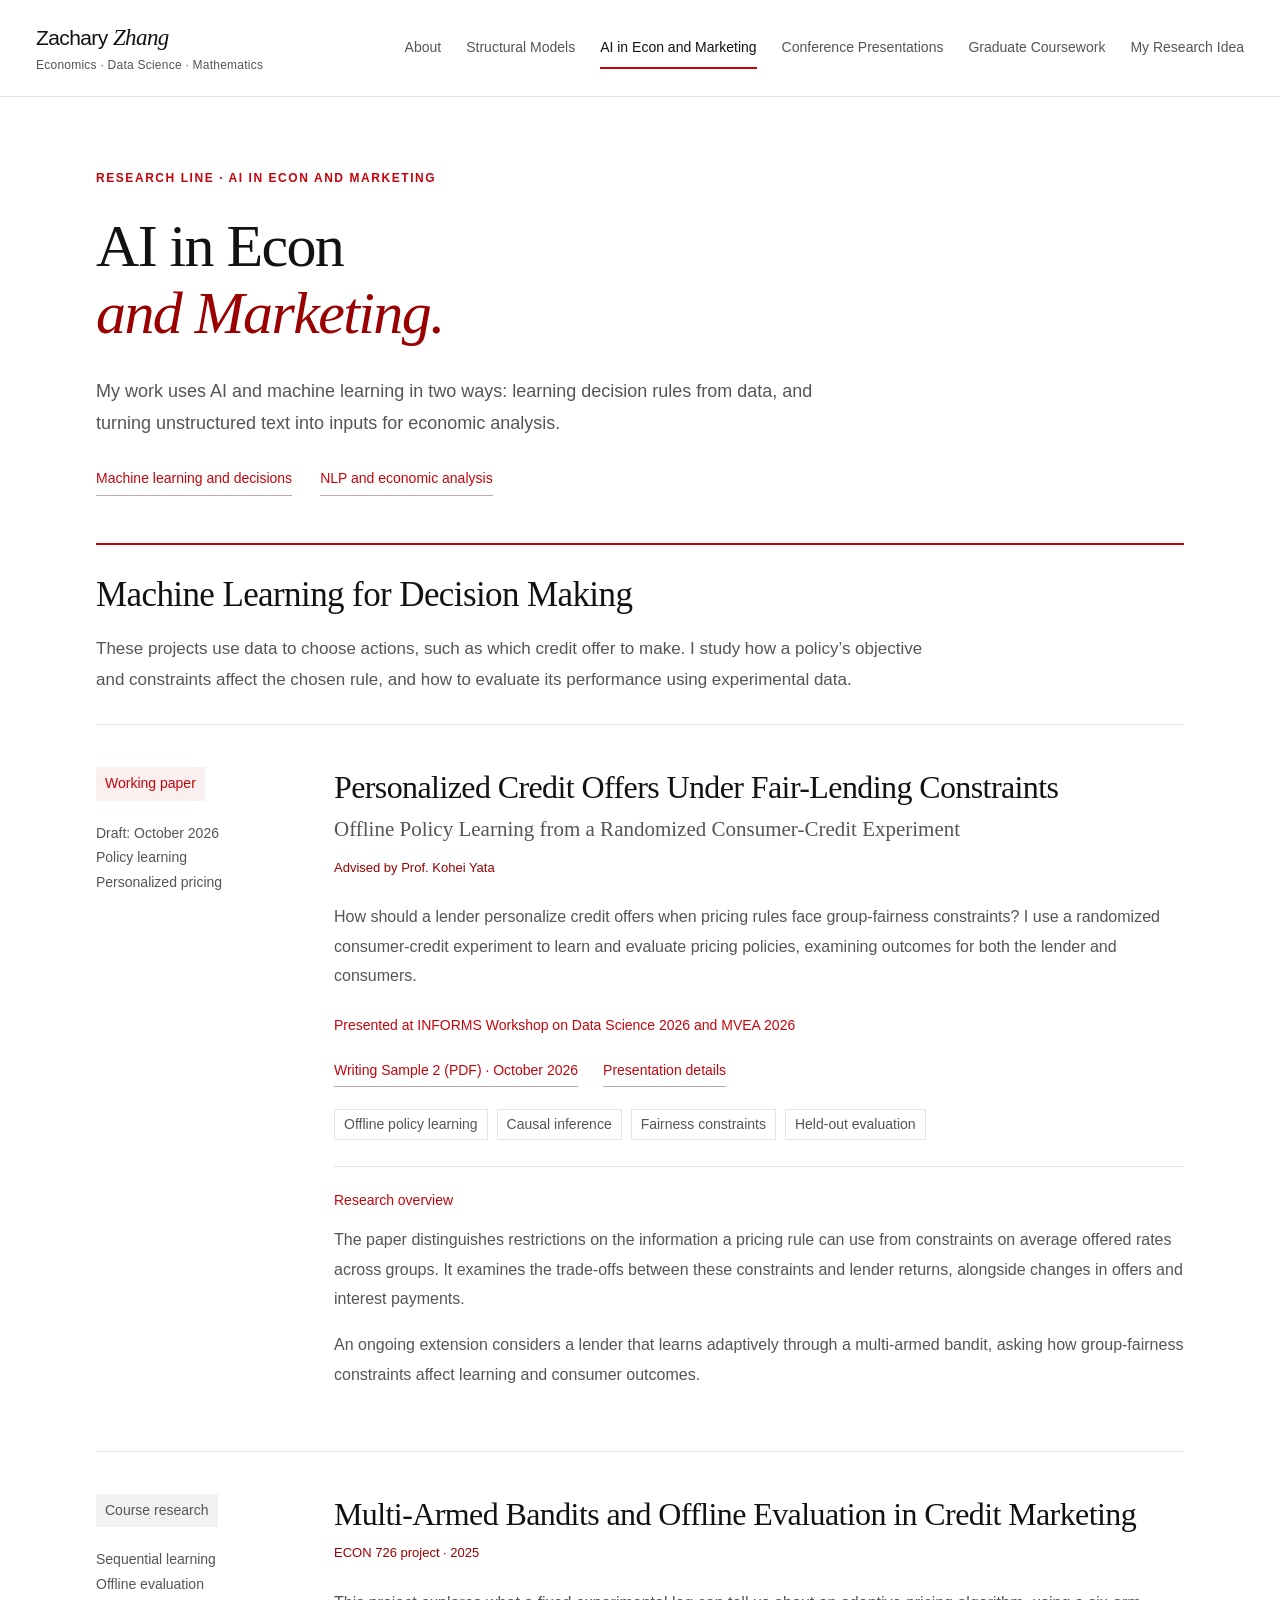
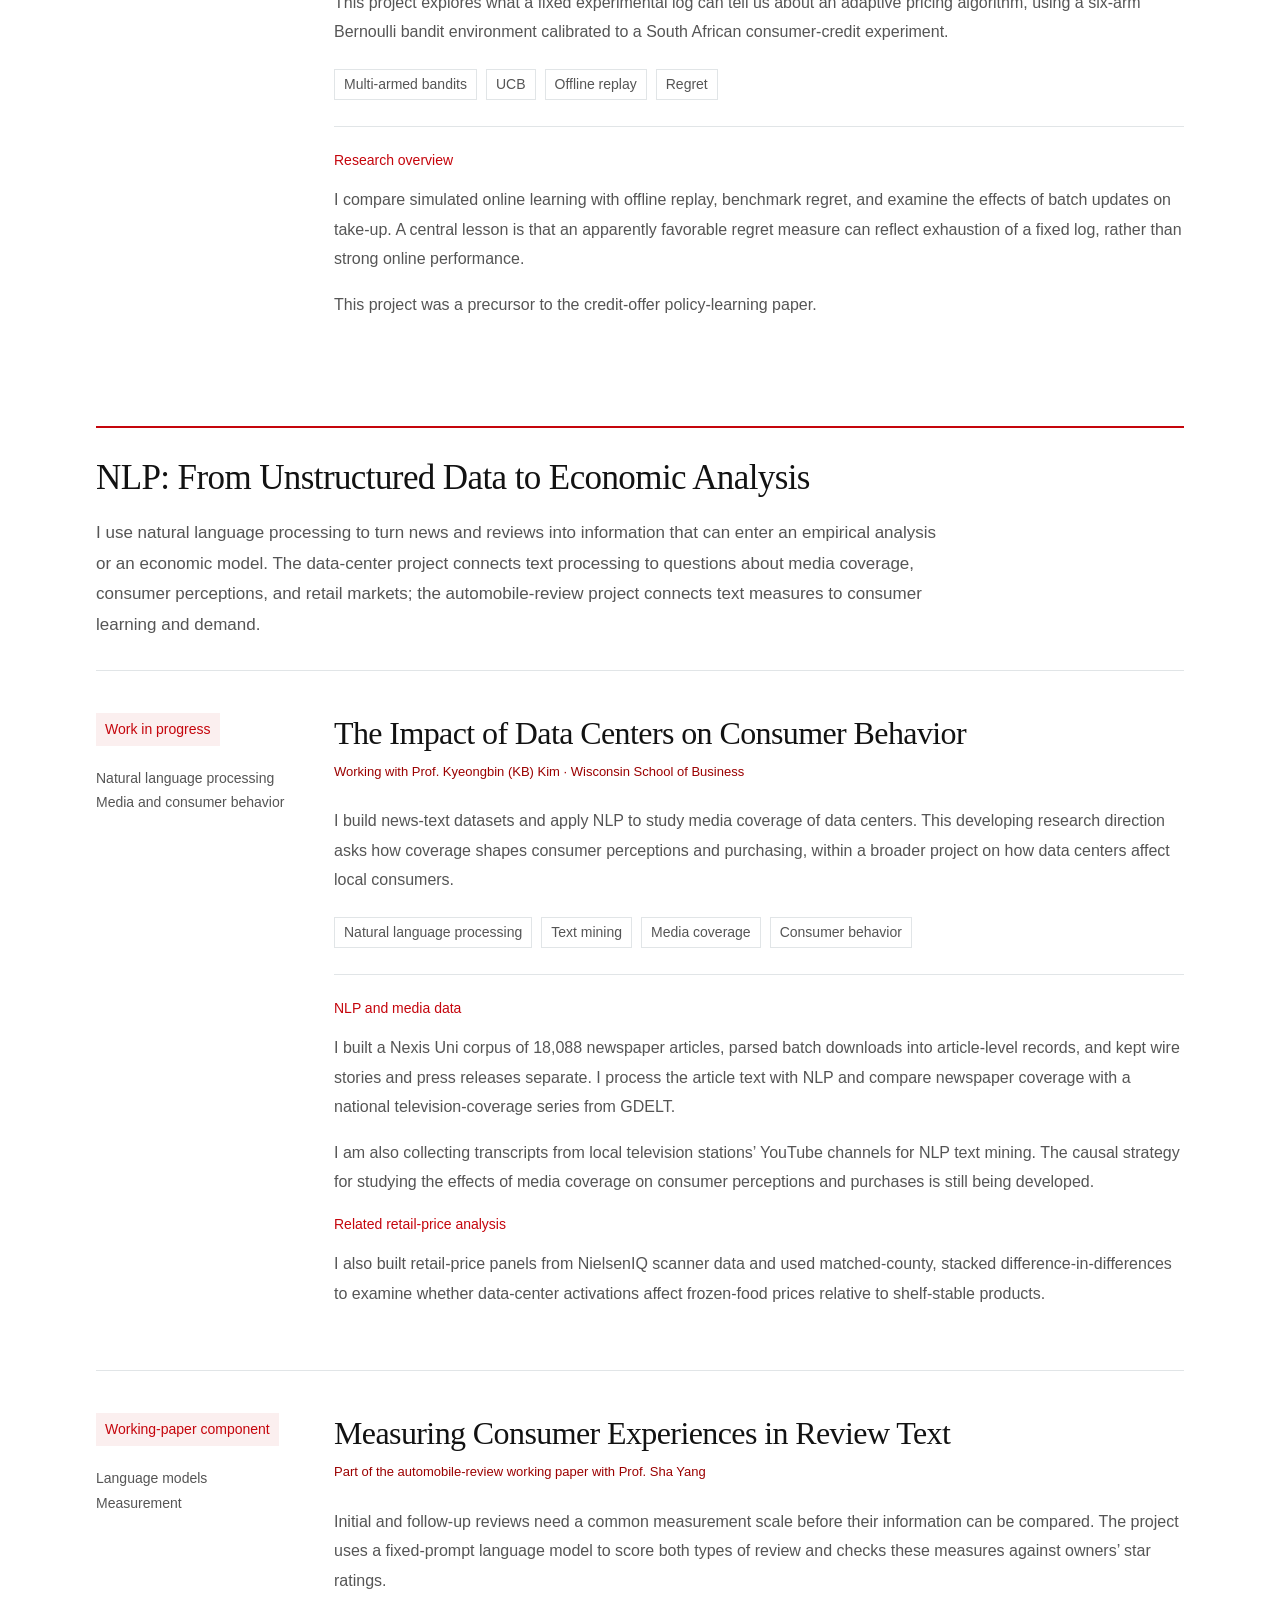
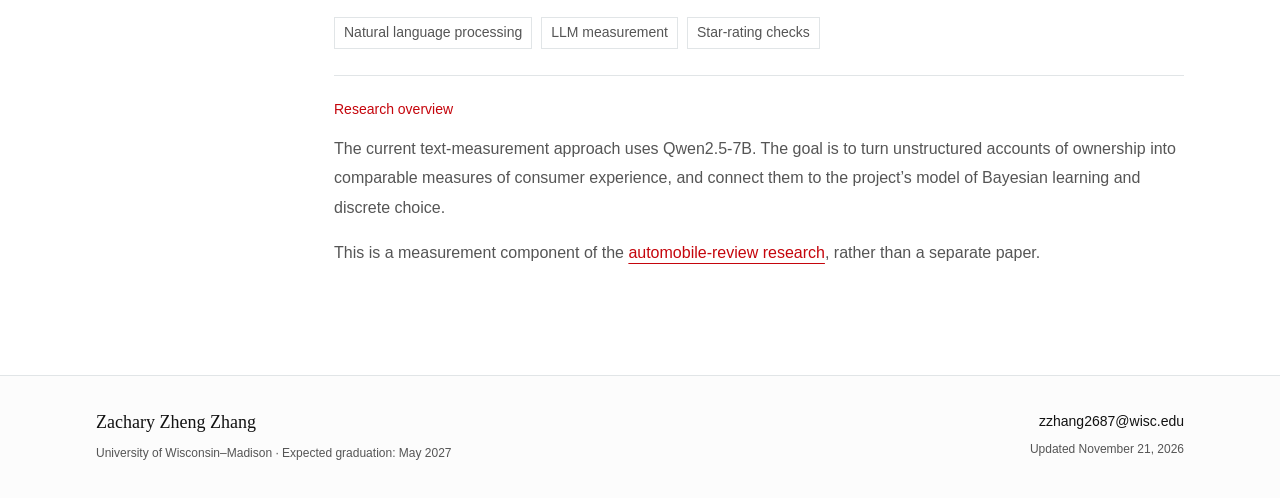
==== commit 38fbf143: "Rename the ideas page and clarify proposed research status" ====
--- a/ai.html
+++ b/ai.html
@@ -5,7 +5,7 @@
 <meta name="theme-color" content="#c5050c"><link rel="icon" href="favicon.svg?v=45985ab4f6cf" type="image/svg+xml"><link rel="stylesheet" href="style.css?v=45985ab4f6cf"><script defer src="site.js"></script></head>
 <body><a class="skip-link" href="#main">Skip to content</a>
 <header class="site-header"><div class="header-inner"><a class="wordmark" href="index.html" aria-label="Zachary Zheng Zhang home">Zachary <span>Zhang</span><span class="wordmark-detail">Economics · Data Science · Mathematics</span></a>
-<button class="menu-toggle" aria-controls="site-nav" aria-expanded="false">Menu</button><nav id="site-nav" aria-label="Main navigation"><a href="index.html">About</a><a href="structural.html">Structural Models</a><a href="ai.html" aria-current="page">AI in Econ and Marketing</a><a href="conferences.html">Conference Presentations</a><a href="coursework.html">Graduate Coursework</a><a href="ideas.html">Structural Models × AI</a></nav></div></header>
+<button class="menu-toggle" aria-controls="site-nav" aria-expanded="false">Menu</button><nav id="site-nav" aria-label="Main navigation"><a href="index.html">About</a><a href="structural.html">Structural Models</a><a href="ai.html" aria-current="page">AI in Econ and Marketing</a><a href="conferences.html">Conference Presentations</a><a href="coursework.html">Graduate Coursework</a><a href="ideas.html">My Research Idea</a></nav></div></header>
 <main id="main"><section class="page-intro wrap"><p class="eyebrow">Research line · AI in Econ and Marketing</p><h1>AI in Econ<br><em>and Marketing.</em></h1><p class="page-lead">My work uses AI and machine learning in two ways: learning decision rules from data, and turning unstructured text into inputs for economic analysis.</p><div class="page-jump-links"><a class="text-link" href="#ml-decision-making">Machine learning and decisions</a><a class="text-link" href="#nlp-economic-models">NLP and economic analysis</a></div></section><section class="wrap projects research-group" id="ml-decision-making" aria-labelledby="decision-heading"><header class="research-group-heading"><h2 id="decision-heading">Machine Learning for Decision Making</h2><p>These projects use data to choose actions, such as which credit offer to make. I study how a policy’s objective and constraints affect the chosen rule, and how to evaluate its performance using experimental data.</p></header><article class="project" id="credit-paper"><div class="project-meta"><span class="status">Working paper</span><p>Draft: October 2026<br>Policy learning<br>Personalized pricing</p></div><div class="project-main"><h3>Personalized Credit Offers Under Fair-Lending Constraints</h3><p class="project-subtitle">Offline Policy Learning from a Randomized Consumer-Credit Experiment</p><p class="project-credit">Advised by Prof. Kohei Yata</p><p>How should a lender personalize credit offers when pricing rules face group-fairness constraints? I use a randomized consumer-credit experiment to learn and evaluate pricing policies, examining outcomes for both the lender and consumers.</p><p class="presentation-record">Presented at INFORMS Workshop on Data Science 2026 and MVEA 2026</p><div class="paper-links"><a class="text-link" href="files/Personalized_Credit_Offers_Draft_Oct2026.pdf" target="_blank" rel="noopener">Writing Sample 2 (PDF) · October 2026</a><a class="text-link" href="conferences.html">Presentation details</a></div><div class="tags"><span>Offline policy learning</span><span>Causal inference</span><span>Fairness constraints</span><span>Held-out evaluation</span></div>
 <div class="detail-body research-overview-text"><h4>Research overview</h4><p>The paper distinguishes restrictions on the information a pricing rule can use from constraints on average offered rates across groups. It examines the trade-offs between these constraints and lender returns, alongside changes in offers and interest payments.</p><p>An ongoing extension considers a lender that learns adaptively through a multi-armed bandit, asking how group-fairness constraints affect learning and consumer outcomes.</p></div></div></article><article class="project" id="bandit-project"><div class="project-meta"><span class="status muted">Course research</span><p>Sequential learning<br>Offline evaluation</p></div><div class="project-main"><h3>Multi-Armed Bandits and Offline Evaluation in Credit Marketing</h3><p class="project-credit">ECON 726 project · 2025</p><p>This project explores what a fixed experimental log can tell us about an adaptive pricing algorithm, using a six-arm Bernoulli bandit environment calibrated to a South African consumer-credit experiment.</p><div class="tags"><span>Multi-armed bandits</span><span>UCB</span><span>Offline replay</span><span>Regret</span></div>
 <div class="detail-body research-overview-text"><h4>Research overview</h4><p>I compare simulated online learning with offline replay, benchmark regret, and examine the effects of batch updates on take-up. A central lesson is that an apparently favorable regret measure can reflect exhaustion of a fixed log, rather than strong online performance.</p><p>This project was a precursor to the credit-offer policy-learning paper.</p></div></div></article></section><section class="wrap projects research-group" id="nlp-economic-models" aria-labelledby="nlp-heading"><header class="research-group-heading"><h2 id="nlp-heading">NLP: From Unstructured Data to Economic Analysis</h2><p>I use natural language processing to turn news and reviews into information that can enter an empirical analysis or an economic model. The data-center project connects text processing to questions about media coverage, consumer perceptions, and retail markets; the automobile-review project connects text measures to consumer learning and demand.</p></header><article class="project" id="data-center-project"><div class="project-meta"><span class="status">Work in progress</span><p>Natural language processing<br>Media and consumer behavior</p></div><div class="project-main"><h3>The Impact of Data Centers on Consumer Behavior</h3><p class="project-credit">Working with Prof. Kyeongbin (KB) Kim · Wisconsin School of Business</p><p>I build news-text datasets and apply NLP to study media coverage of data centers. This developing research direction asks how coverage shapes consumer perceptions and purchasing, within a broader project on how data centers affect local consumers.</p><div class="tags"><span>Natural language processing</span><span>Text mining</span><span>Media coverage</span><span>Consumer behavior</span></div>
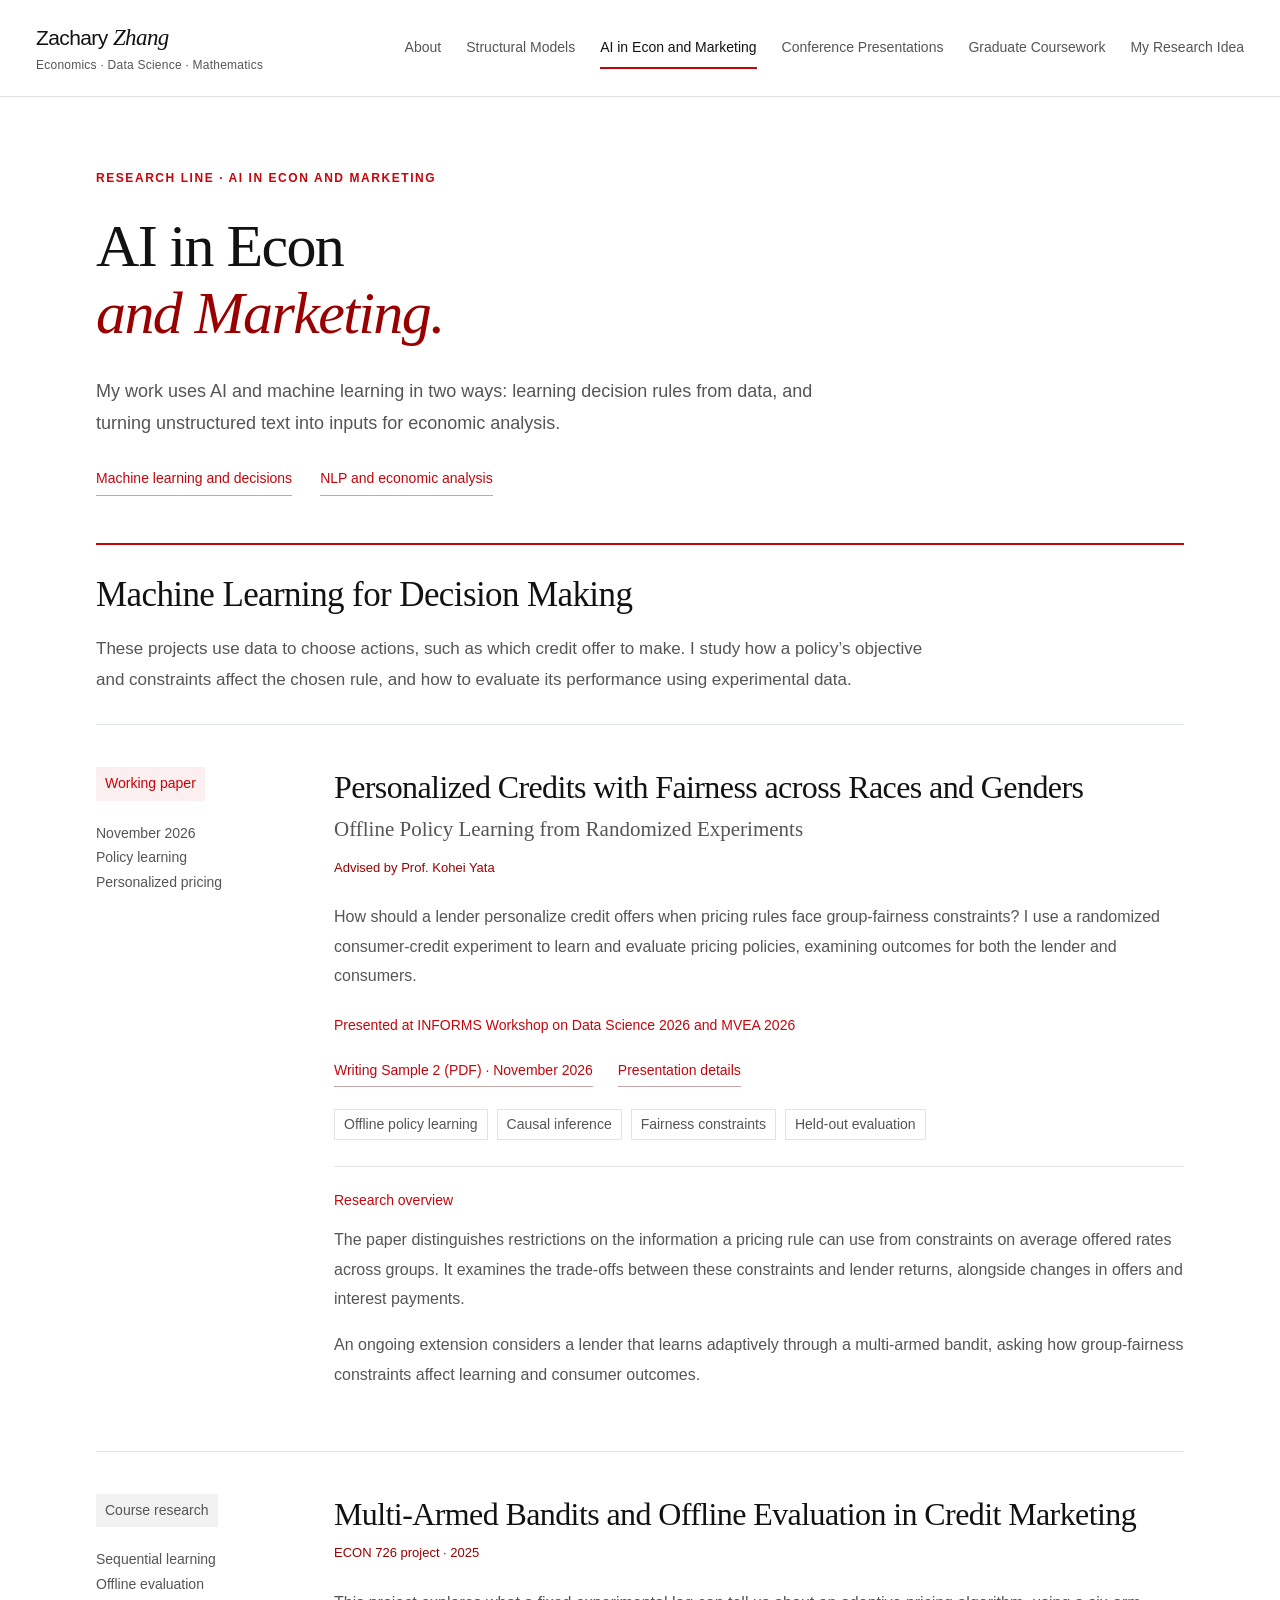
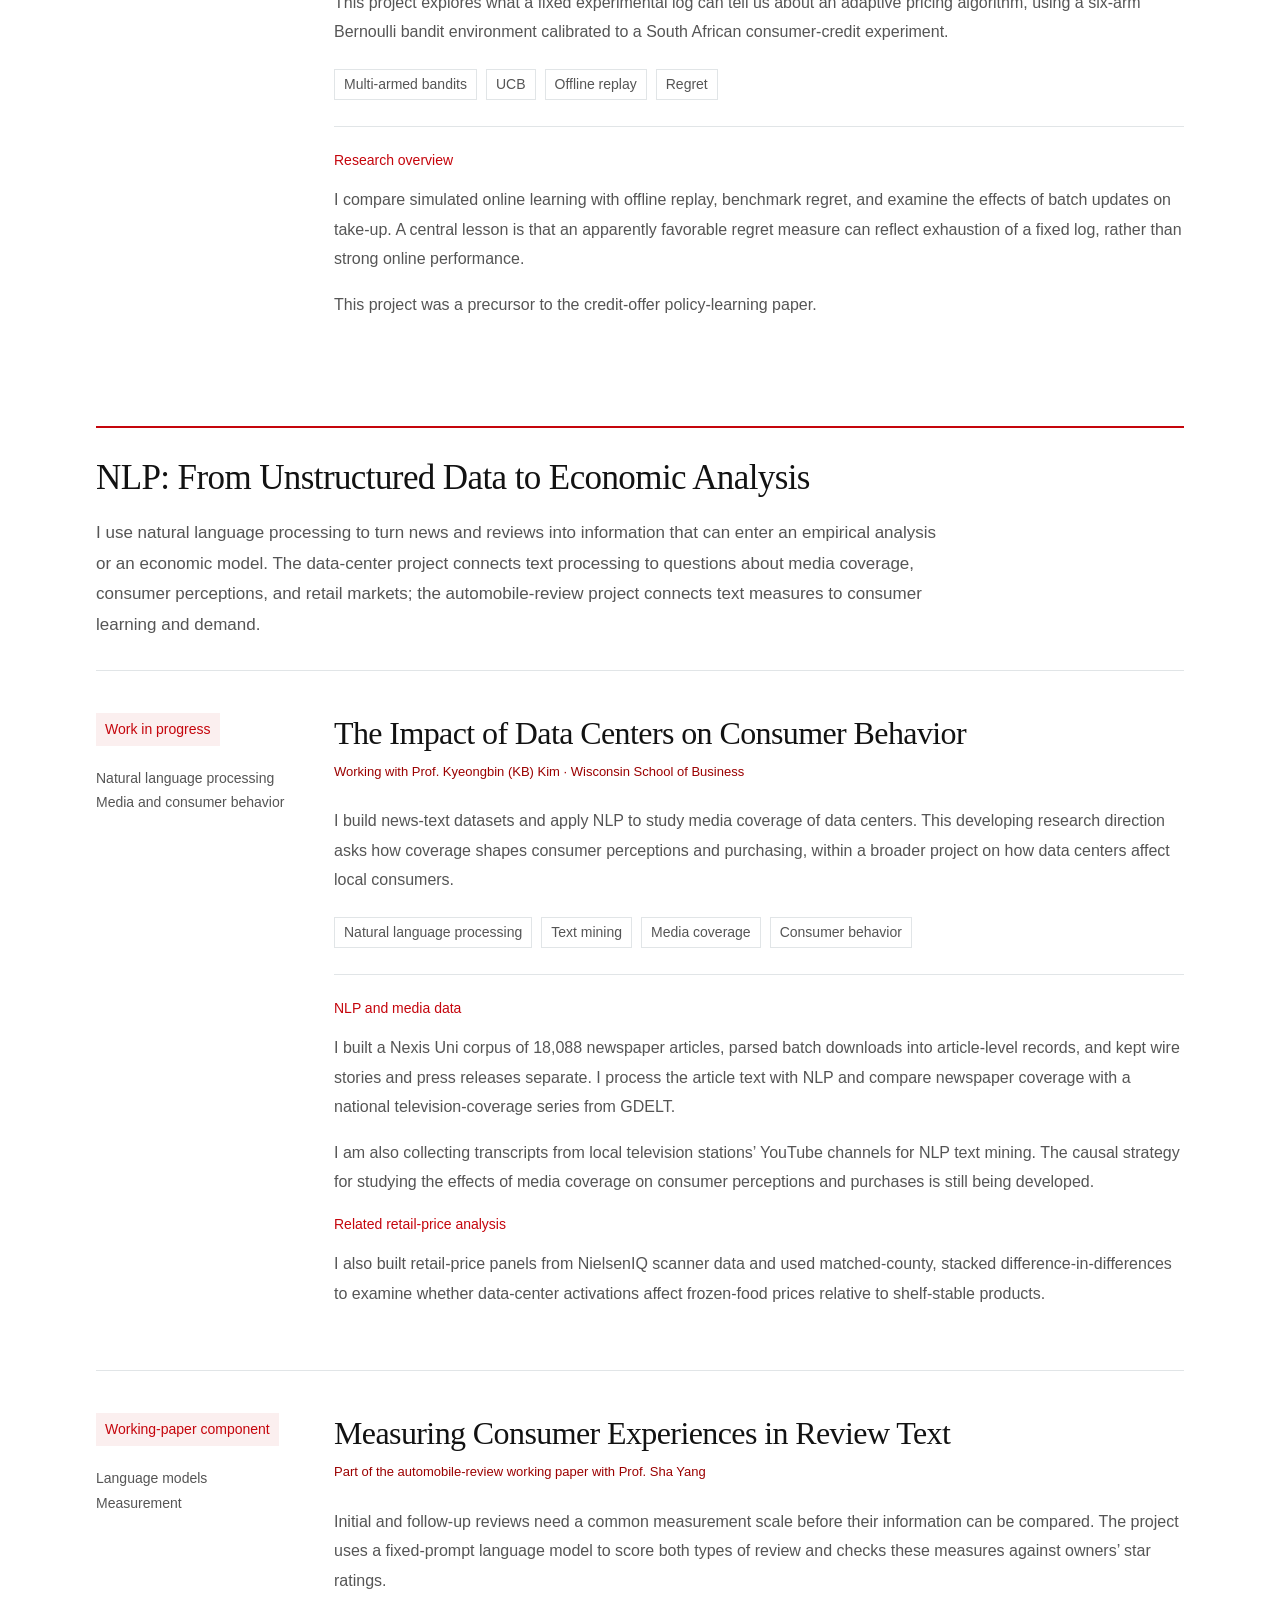
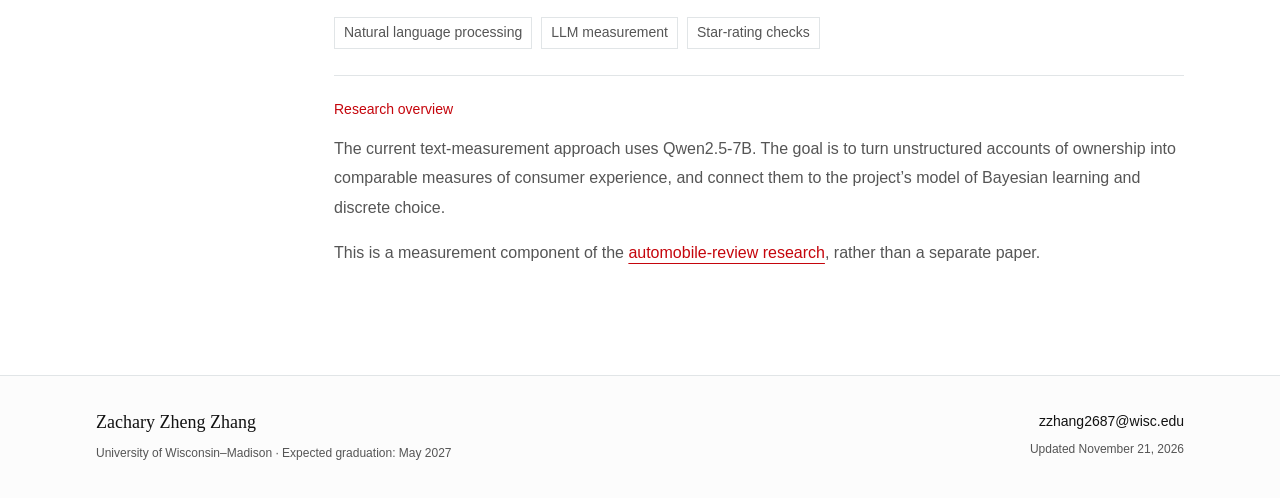
==== commit b364ba09: "Replace Writing Sample 2 with November 2026 manuscript and withdraw October draft" ====
--- a/ai.html
+++ b/ai.html
@@ -6,7 +6,7 @@
 <body><a class="skip-link" href="#main">Skip to content</a>
 <header class="site-header"><div class="header-inner"><a class="wordmark" href="index.html" aria-label="Zachary Zheng Zhang home">Zachary <span>Zhang</span><span class="wordmark-detail">Economics · Data Science · Mathematics</span></a>
 <button class="menu-toggle" aria-controls="site-nav" aria-expanded="false">Menu</button><nav id="site-nav" aria-label="Main navigation"><a href="index.html">About</a><a href="structural.html">Structural Models</a><a href="ai.html" aria-current="page">AI in Econ and Marketing</a><a href="conferences.html">Conference Presentations</a><a href="coursework.html">Graduate Coursework</a><a href="ideas.html">My Research Idea</a></nav></div></header>
-<main id="main"><section class="page-intro wrap"><p class="eyebrow">Research line · AI in Econ and Marketing</p><h1>AI in Econ<br><em>and Marketing.</em></h1><p class="page-lead">My work uses AI and machine learning in two ways: learning decision rules from data, and turning unstructured text into inputs for economic analysis.</p><div class="page-jump-links"><a class="text-link" href="#ml-decision-making">Machine learning and decisions</a><a class="text-link" href="#nlp-economic-models">NLP and economic analysis</a></div></section><section class="wrap projects research-group" id="ml-decision-making" aria-labelledby="decision-heading"><header class="research-group-heading"><h2 id="decision-heading">Machine Learning for Decision Making</h2><p>These projects use data to choose actions, such as which credit offer to make. I study how a policy’s objective and constraints affect the chosen rule, and how to evaluate its performance using experimental data.</p></header><article class="project" id="credit-paper"><div class="project-meta"><span class="status">Working paper</span><p>Draft: October 2026<br>Policy learning<br>Personalized pricing</p></div><div class="project-main"><h3>Personalized Credit Offers Under Fair-Lending Constraints</h3><p class="project-subtitle">Offline Policy Learning from a Randomized Consumer-Credit Experiment</p><p class="project-credit">Advised by Prof. Kohei Yata</p><p>How should a lender personalize credit offers when pricing rules face group-fairness constraints? I use a randomized consumer-credit experiment to learn and evaluate pricing policies, examining outcomes for both the lender and consumers.</p><p class="presentation-record">Presented at INFORMS Workshop on Data Science 2026 and MVEA 2026</p><div class="paper-links"><a class="text-link" href="files/Personalized_Credit_Offers_Draft_Oct2026.pdf" target="_blank" rel="noopener">Writing Sample 2 (PDF) · October 2026</a><a class="text-link" href="conferences.html">Presentation details</a></div><div class="tags"><span>Offline policy learning</span><span>Causal inference</span><span>Fairness constraints</span><span>Held-out evaluation</span></div>
+<main id="main"><section class="page-intro wrap"><p class="eyebrow">Research line · AI in Econ and Marketing</p><h1>AI in Econ<br><em>and Marketing.</em></h1><p class="page-lead">My work uses AI and machine learning in two ways: learning decision rules from data, and turning unstructured text into inputs for economic analysis.</p><div class="page-jump-links"><a class="text-link" href="#ml-decision-making">Machine learning and decisions</a><a class="text-link" href="#nlp-economic-models">NLP and economic analysis</a></div></section><section class="wrap projects research-group" id="ml-decision-making" aria-labelledby="decision-heading"><header class="research-group-heading"><h2 id="decision-heading">Machine Learning for Decision Making</h2><p>These projects use data to choose actions, such as which credit offer to make. I study how a policy’s objective and constraints affect the chosen rule, and how to evaluate its performance using experimental data.</p></header><article class="project" id="credit-paper"><div class="project-meta"><span class="status">Working paper</span><p>November 2026<br>Policy learning<br>Personalized pricing</p></div><div class="project-main"><h3>Personalized Credits with Fairness across Races and Genders</h3><p class="project-subtitle">Offline Policy Learning from Randomized Experiments</p><p class="project-credit">Advised by Prof. Kohei Yata</p><p>How should a lender personalize credit offers when pricing rules face group-fairness constraints? I use a randomized consumer-credit experiment to learn and evaluate pricing policies, examining outcomes for both the lender and consumers.</p><p class="presentation-record">Presented at INFORMS Workshop on Data Science 2026 and MVEA 2026</p><div class="paper-links"><a class="text-link" href="files/Writing_Sample_2_Nov2026.pdf" target="_blank" rel="noopener">Writing Sample 2 (PDF) · November 2026</a><a class="text-link" href="conferences.html">Presentation details</a></div><div class="tags"><span>Offline policy learning</span><span>Causal inference</span><span>Fairness constraints</span><span>Held-out evaluation</span></div>
 <div class="detail-body research-overview-text"><h4>Research overview</h4><p>The paper distinguishes restrictions on the information a pricing rule can use from constraints on average offered rates across groups. It examines the trade-offs between these constraints and lender returns, alongside changes in offers and interest payments.</p><p>An ongoing extension considers a lender that learns adaptively through a multi-armed bandit, asking how group-fairness constraints affect learning and consumer outcomes.</p></div></div></article><article class="project" id="bandit-project"><div class="project-meta"><span class="status muted">Course research</span><p>Sequential learning<br>Offline evaluation</p></div><div class="project-main"><h3>Multi-Armed Bandits and Offline Evaluation in Credit Marketing</h3><p class="project-credit">ECON 726 project · 2025</p><p>This project explores what a fixed experimental log can tell us about an adaptive pricing algorithm, using a six-arm Bernoulli bandit environment calibrated to a South African consumer-credit experiment.</p><div class="tags"><span>Multi-armed bandits</span><span>UCB</span><span>Offline replay</span><span>Regret</span></div>
 <div class="detail-body research-overview-text"><h4>Research overview</h4><p>I compare simulated online learning with offline replay, benchmark regret, and examine the effects of batch updates on take-up. A central lesson is that an apparently favorable regret measure can reflect exhaustion of a fixed log, rather than strong online performance.</p><p>This project was a precursor to the credit-offer policy-learning paper.</p></div></div></article></section><section class="wrap projects research-group" id="nlp-economic-models" aria-labelledby="nlp-heading"><header class="research-group-heading"><h2 id="nlp-heading">NLP: From Unstructured Data to Economic Analysis</h2><p>I use natural language processing to turn news and reviews into information that can enter an empirical analysis or an economic model. The data-center project connects text processing to questions about media coverage, consumer perceptions, and retail markets; the automobile-review project connects text measures to consumer learning and demand.</p></header><article class="project" id="data-center-project"><div class="project-meta"><span class="status">Work in progress</span><p>Natural language processing<br>Media and consumer behavior</p></div><div class="project-main"><h3>The Impact of Data Centers on Consumer Behavior</h3><p class="project-credit">Working with Prof. Kyeongbin (KB) Kim · Wisconsin School of Business</p><p>I build news-text datasets and apply NLP to study media coverage of data centers. This developing research direction asks how coverage shapes consumer perceptions and purchasing, within a broader project on how data centers affect local consumers.</p><div class="tags"><span>Natural language processing</span><span>Text mining</span><span>Media coverage</span><span>Consumer behavior</span></div>
 <div class="detail-body research-overview-text"><h4>NLP and media data</h4><p>I built a Nexis Uni corpus of 18,088 newspaper articles, parsed batch downloads into article-level records, and kept wire stories and press releases separate. I process the article text with NLP and compare newspaper coverage with a national television-coverage series from GDELT.</p><p>I am also collecting transcripts from local television stations’ YouTube channels for NLP text mining. The causal strategy for studying the effects of media coverage on consumer perceptions and purchases is still being developed.</p><h4>Related retail-price analysis</h4><p>I also built retail-price panels from NielsenIQ scanner data and used matched-county, stacked difference-in-differences to examine whether data-center activations affect frozen-food prices relative to shelf-stable products.</p></div></div></article><article class="project" id="review-measurement"><div class="project-meta"><span class="status">Working-paper component</span><p>Language models<br>Measurement</p></div><div class="project-main"><h3>Measuring Consumer Experiences in Review Text</h3><p class="project-credit">Part of the automobile-review working paper with Prof. Sha Yang</p><p>Initial and follow-up reviews need a common measurement scale before their information can be compared. The project uses a fixed-prompt language model to score both types of review and checks these measures against owners’ star ratings.</p><div class="tags"><span>Natural language processing</span><span>LLM measurement</span><span>Star-rating checks</span></div>
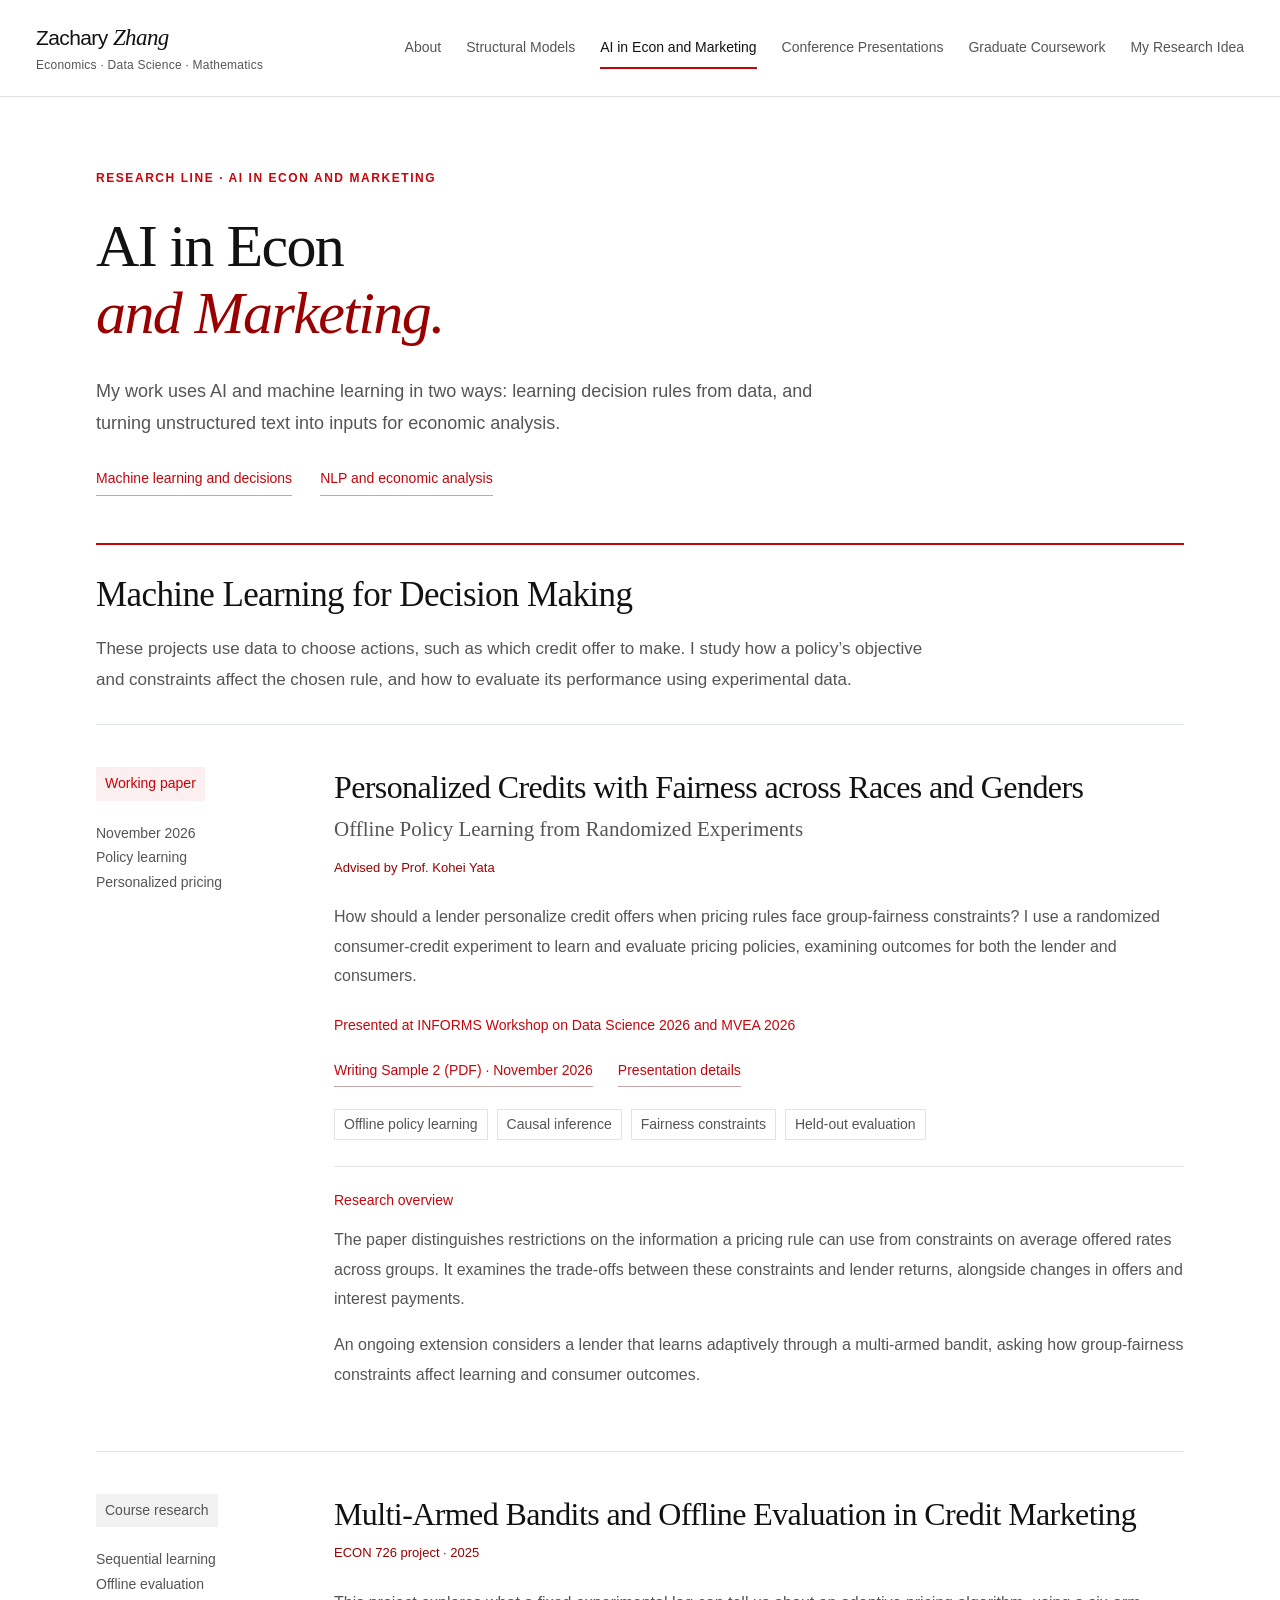
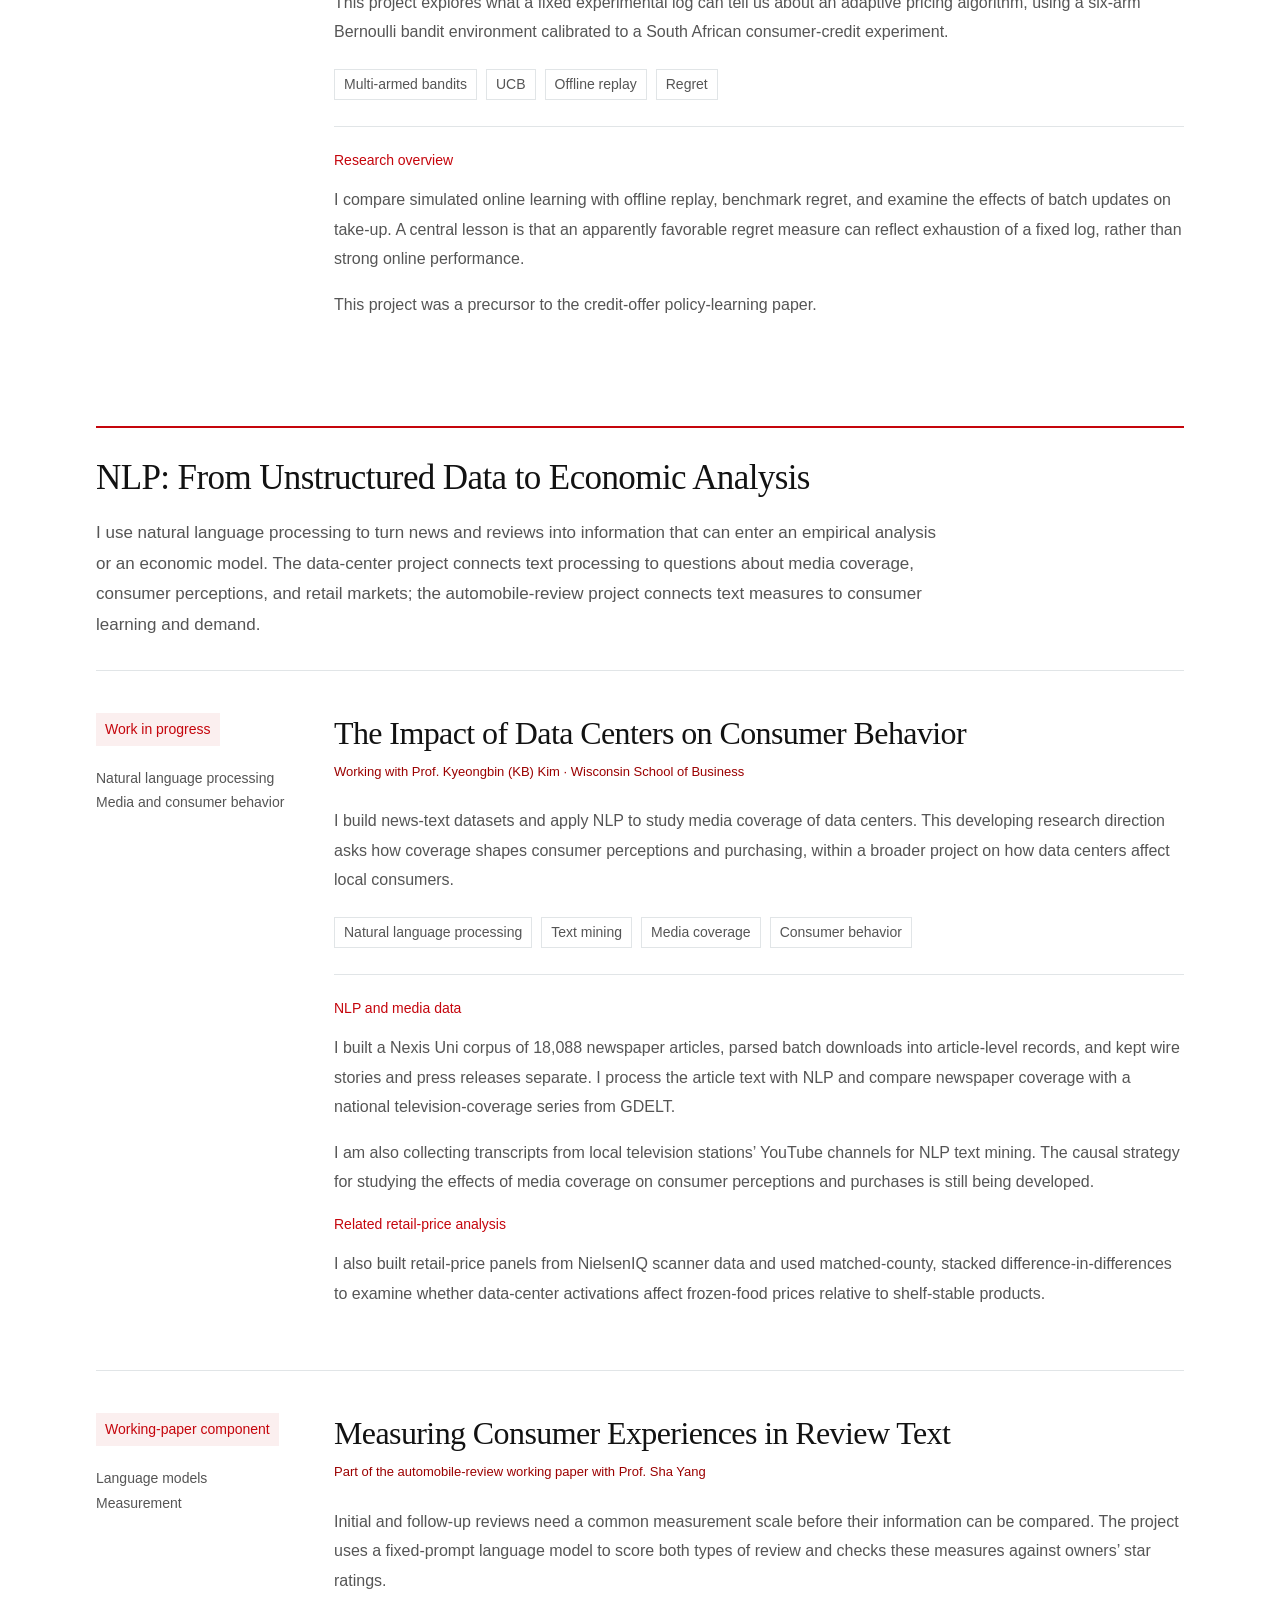
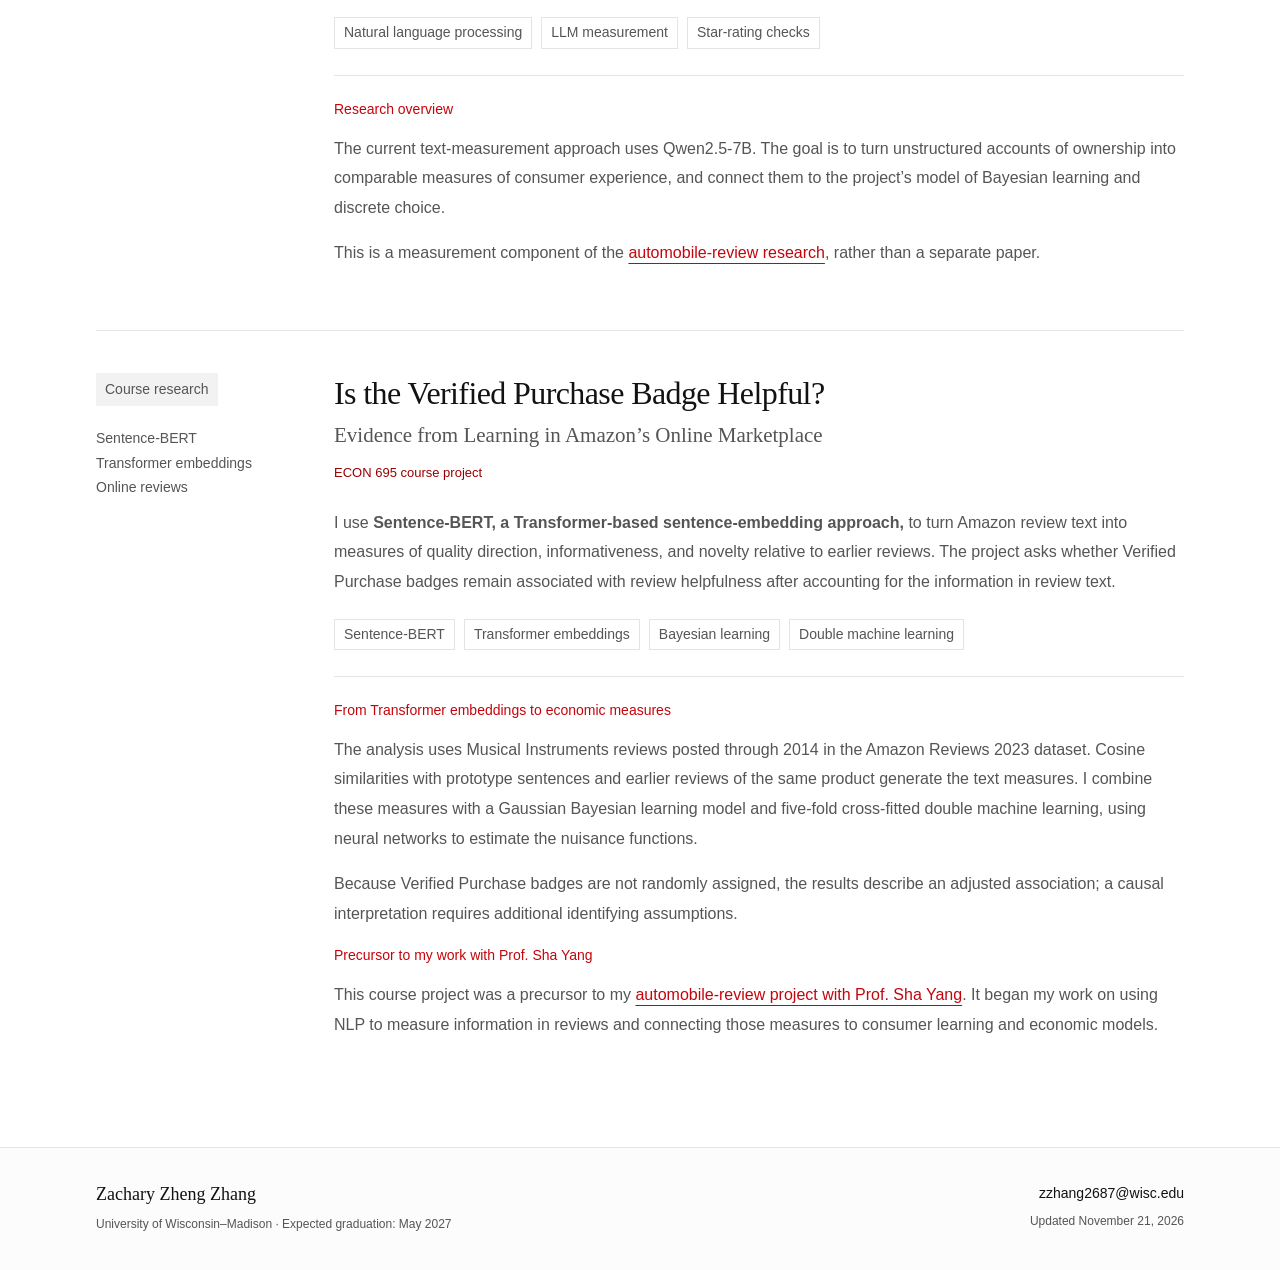
==== commit be8399b3: "Add ECON 695 Sentence-BERT project as precursor to automobile-review research" ====
--- a/ai.html
+++ b/ai.html
@@ -10,6 +10,7 @@
 <div class="detail-body research-overview-text"><h4>Research overview</h4><p>The paper distinguishes restrictions on the information a pricing rule can use from constraints on average offered rates across groups. It examines the trade-offs between these constraints and lender returns, alongside changes in offers and interest payments.</p><p>An ongoing extension considers a lender that learns adaptively through a multi-armed bandit, asking how group-fairness constraints affect learning and consumer outcomes.</p></div></div></article><article class="project" id="bandit-project"><div class="project-meta"><span class="status muted">Course research</span><p>Sequential learning<br>Offline evaluation</p></div><div class="project-main"><h3>Multi-Armed Bandits and Offline Evaluation in Credit Marketing</h3><p class="project-credit">ECON 726 project · 2025</p><p>This project explores what a fixed experimental log can tell us about an adaptive pricing algorithm, using a six-arm Bernoulli bandit environment calibrated to a South African consumer-credit experiment.</p><div class="tags"><span>Multi-armed bandits</span><span>UCB</span><span>Offline replay</span><span>Regret</span></div>
 <div class="detail-body research-overview-text"><h4>Research overview</h4><p>I compare simulated online learning with offline replay, benchmark regret, and examine the effects of batch updates on take-up. A central lesson is that an apparently favorable regret measure can reflect exhaustion of a fixed log, rather than strong online performance.</p><p>This project was a precursor to the credit-offer policy-learning paper.</p></div></div></article></section><section class="wrap projects research-group" id="nlp-economic-models" aria-labelledby="nlp-heading"><header class="research-group-heading"><h2 id="nlp-heading">NLP: From Unstructured Data to Economic Analysis</h2><p>I use natural language processing to turn news and reviews into information that can enter an empirical analysis or an economic model. The data-center project connects text processing to questions about media coverage, consumer perceptions, and retail markets; the automobile-review project connects text measures to consumer learning and demand.</p></header><article class="project" id="data-center-project"><div class="project-meta"><span class="status">Work in progress</span><p>Natural language processing<br>Media and consumer behavior</p></div><div class="project-main"><h3>The Impact of Data Centers on Consumer Behavior</h3><p class="project-credit">Working with Prof. Kyeongbin (KB) Kim · Wisconsin School of Business</p><p>I build news-text datasets and apply NLP to study media coverage of data centers. This developing research direction asks how coverage shapes consumer perceptions and purchasing, within a broader project on how data centers affect local consumers.</p><div class="tags"><span>Natural language processing</span><span>Text mining</span><span>Media coverage</span><span>Consumer behavior</span></div>
 <div class="detail-body research-overview-text"><h4>NLP and media data</h4><p>I built a Nexis Uni corpus of 18,088 newspaper articles, parsed batch downloads into article-level records, and kept wire stories and press releases separate. I process the article text with NLP and compare newspaper coverage with a national television-coverage series from GDELT.</p><p>I am also collecting transcripts from local television stations’ YouTube channels for NLP text mining. The causal strategy for studying the effects of media coverage on consumer perceptions and purchases is still being developed.</p><h4>Related retail-price analysis</h4><p>I also built retail-price panels from NielsenIQ scanner data and used matched-county, stacked difference-in-differences to examine whether data-center activations affect frozen-food prices relative to shelf-stable products.</p></div></div></article><article class="project" id="review-measurement"><div class="project-meta"><span class="status">Working-paper component</span><p>Language models<br>Measurement</p></div><div class="project-main"><h3>Measuring Consumer Experiences in Review Text</h3><p class="project-credit">Part of the automobile-review working paper with Prof. Sha Yang</p><p>Initial and follow-up reviews need a common measurement scale before their information can be compared. The project uses a fixed-prompt language model to score both types of review and checks these measures against owners’ star ratings.</p><div class="tags"><span>Natural language processing</span><span>LLM measurement</span><span>Star-rating checks</span></div>
-<div class="detail-body research-overview-text"><h4>Research overview</h4><p>The current text-measurement approach uses Qwen2.5-7B. The goal is to turn unstructured accounts of ownership into comparable measures of consumer experience, and connect them to the project’s model of Bayesian learning and discrete choice.</p><p>This is a measurement component of the <a href="structural.html#review-paper">automobile-review research</a>, rather than a separate paper.</p></div></div></article></section></main>
+<div class="detail-body research-overview-text"><h4>Research overview</h4><p>The current text-measurement approach uses Qwen2.5-7B. The goal is to turn unstructured accounts of ownership into comparable measures of consumer experience, and connect them to the project’s model of Bayesian learning and discrete choice.</p><p>This is a measurement component of the <a href="structural.html#review-paper">automobile-review research</a>, rather than a separate paper.</p></div></div></article><article class="project" id="econ695-project"><div class="project-meta"><span class="status muted">Course research</span><p>Sentence-BERT<br>Transformer embeddings<br>Online reviews</p></div><div class="project-main"><h3>Is the Verified Purchase Badge Helpful?</h3><p class="project-subtitle">Evidence from Learning in Amazon’s Online Marketplace</p><p class="project-credit">ECON 695 course project</p><p>I use <strong>Sentence-BERT, a Transformer-based sentence-embedding approach,</strong> to turn Amazon review text into measures of quality direction, informativeness, and novelty relative to earlier reviews. The project asks whether Verified Purchase badges remain associated with review helpfulness after accounting for the information in review text.</p><div class="tags"><span>Sentence-BERT</span><span>Transformer embeddings</span><span>Bayesian learning</span><span>Double machine learning</span></div>
+<div class="detail-body research-overview-text"><h4>From Transformer embeddings to economic measures</h4><p>The analysis uses Musical Instruments reviews posted through 2014 in the Amazon Reviews 2023 dataset. Cosine similarities with prototype sentences and earlier reviews of the same product generate the text measures. I combine these measures with a Gaussian Bayesian learning model and five-fold cross-fitted double machine learning, using neural networks to estimate the nuisance functions.</p><p>Because Verified Purchase badges are not randomly assigned, the results describe an adjusted association; a causal interpretation requires additional identifying assumptions.</p><h4>Precursor to my work with Prof. Sha Yang</h4><p>This course project was a precursor to my <a href="structural.html#review-paper">automobile-review project with Prof. Sha Yang</a>. It began my work on using NLP to measure information in reviews and connecting those measures to consumer learning and economic models.</p></div></div></article></section></main>
 <footer><div class="footer-inner"><div><a class="footer-name" href="index.html">Zachary Zheng Zhang</a><p>University of Wisconsin–Madison · Expected graduation: May 2027</p></div><div class="footer-contact"><a href="mailto:zzhang2687@wisc.edu">zzhang2687@wisc.edu</a><p>Updated November 21, 2026</p></div></div></footer>
 </body></html>
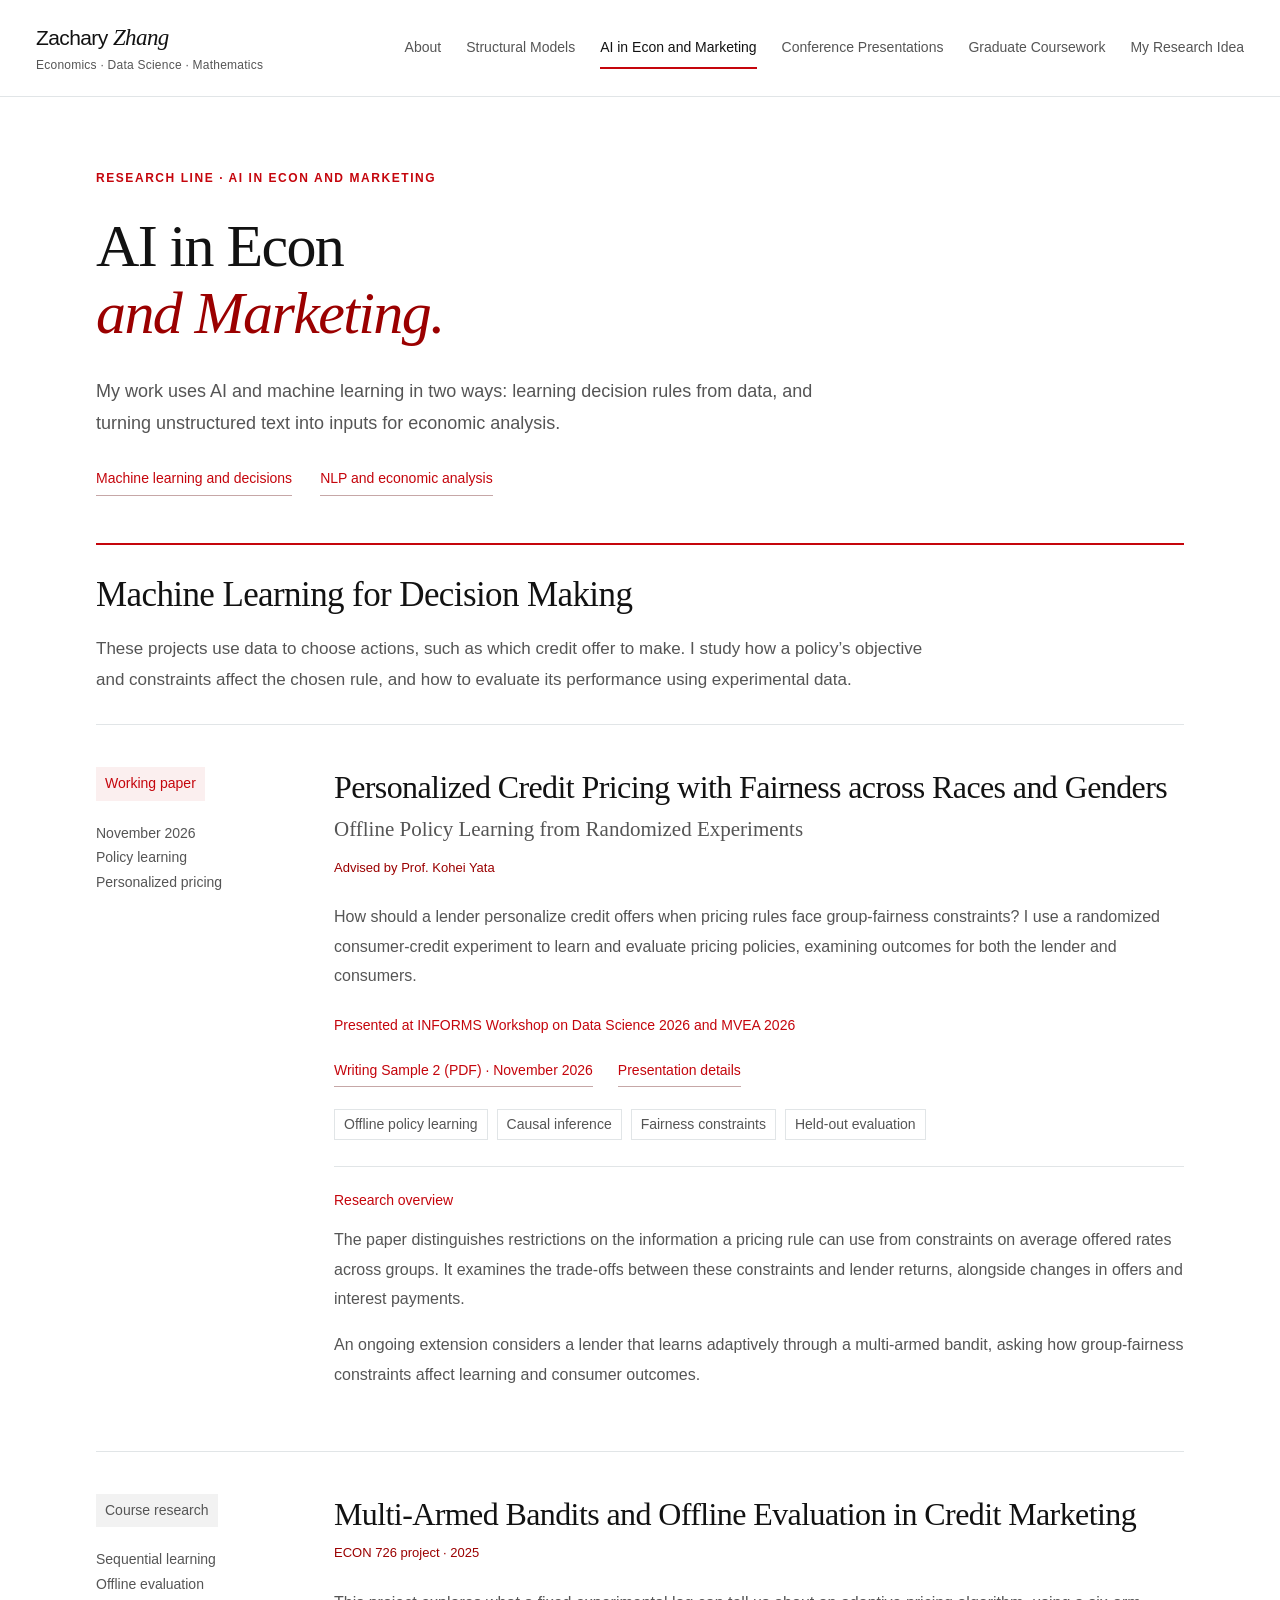
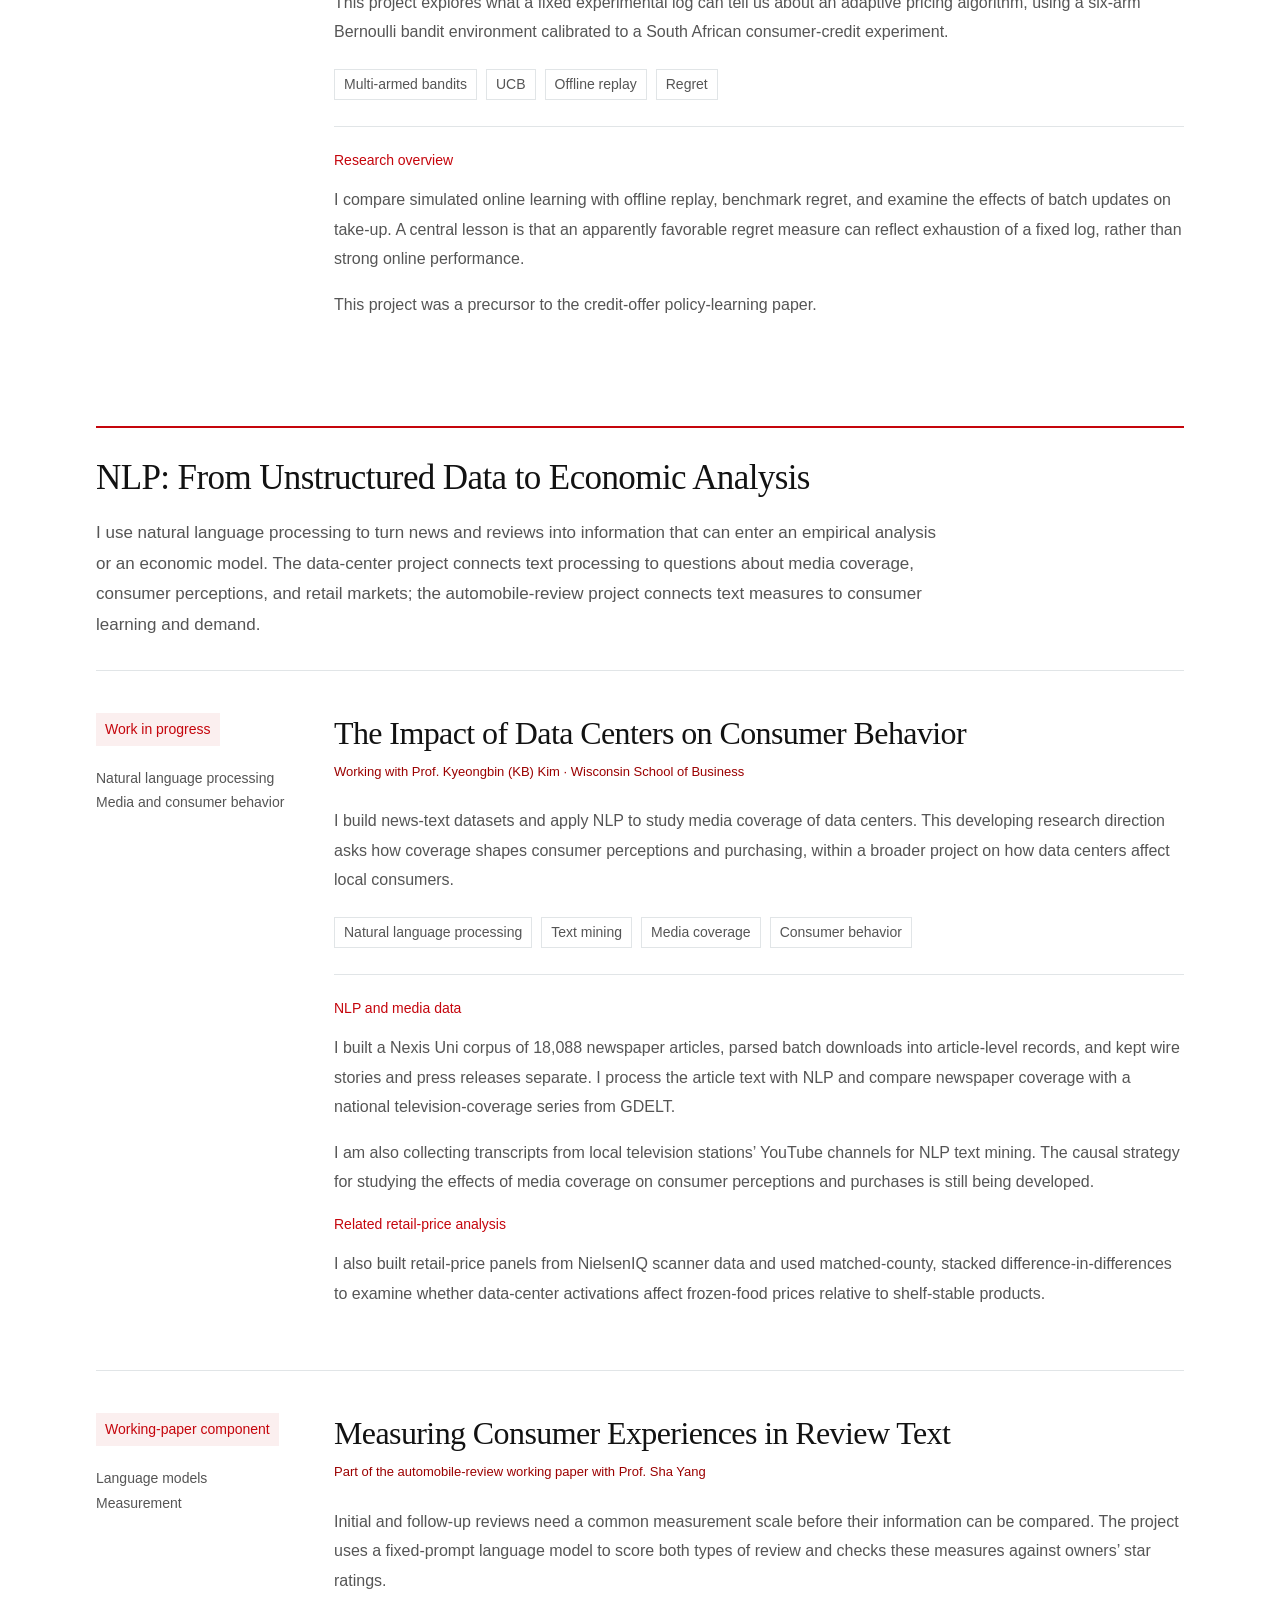
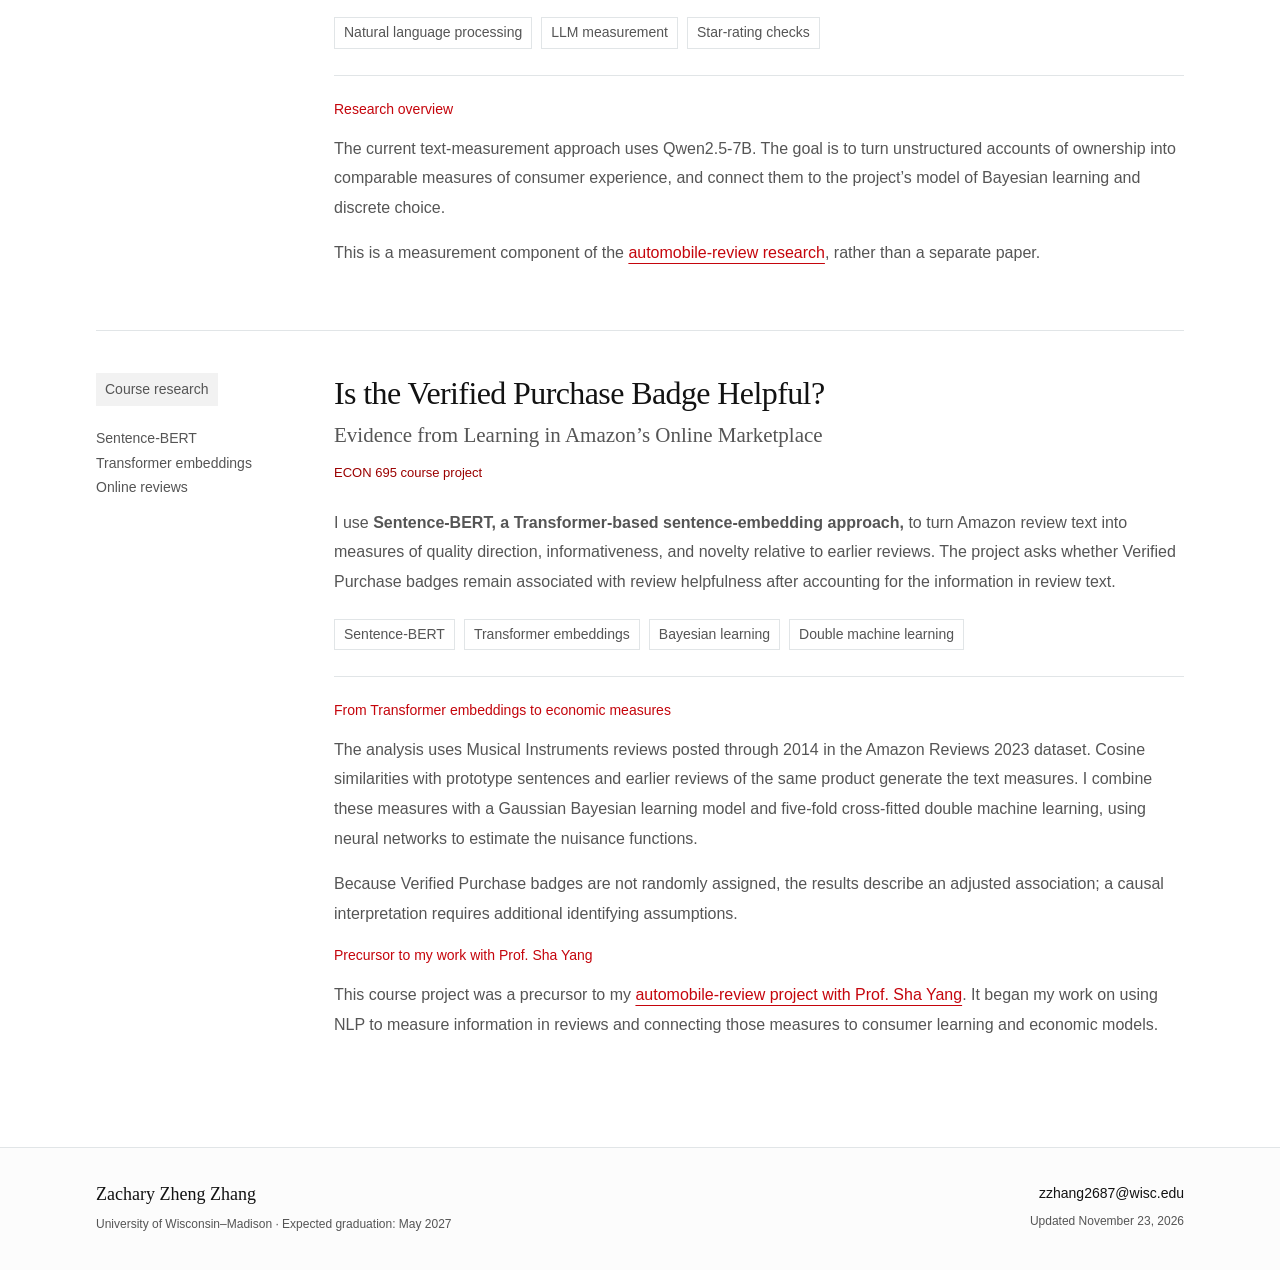
==== commit db148fd2: "Update second working paper title and replace PDF with November 23 revision" ====
--- a/ai.html
+++ b/ai.html
@@ -6,11 +6,11 @@
 <body><a class="skip-link" href="#main">Skip to content</a>
 <header class="site-header"><div class="header-inner"><a class="wordmark" href="index.html" aria-label="Zachary Zheng Zhang home">Zachary <span>Zhang</span><span class="wordmark-detail">Economics · Data Science · Mathematics</span></a>
 <button class="menu-toggle" aria-controls="site-nav" aria-expanded="false">Menu</button><nav id="site-nav" aria-label="Main navigation"><a href="index.html">About</a><a href="structural.html">Structural Models</a><a href="ai.html" aria-current="page">AI in Econ and Marketing</a><a href="conferences.html">Conference Presentations</a><a href="coursework.html">Graduate Coursework</a><a href="ideas.html">My Research Idea</a></nav></div></header>
-<main id="main"><section class="page-intro wrap"><p class="eyebrow">Research line · AI in Econ and Marketing</p><h1>AI in Econ<br><em>and Marketing.</em></h1><p class="page-lead">My work uses AI and machine learning in two ways: learning decision rules from data, and turning unstructured text into inputs for economic analysis.</p><div class="page-jump-links"><a class="text-link" href="#ml-decision-making">Machine learning and decisions</a><a class="text-link" href="#nlp-economic-models">NLP and economic analysis</a></div></section><section class="wrap projects research-group" id="ml-decision-making" aria-labelledby="decision-heading"><header class="research-group-heading"><h2 id="decision-heading">Machine Learning for Decision Making</h2><p>These projects use data to choose actions, such as which credit offer to make. I study how a policy’s objective and constraints affect the chosen rule, and how to evaluate its performance using experimental data.</p></header><article class="project" id="credit-paper"><div class="project-meta"><span class="status">Working paper</span><p>November 2026<br>Policy learning<br>Personalized pricing</p></div><div class="project-main"><h3>Personalized Credits with Fairness across Races and Genders</h3><p class="project-subtitle">Offline Policy Learning from Randomized Experiments</p><p class="project-credit">Advised by Prof. Kohei Yata</p><p>How should a lender personalize credit offers when pricing rules face group-fairness constraints? I use a randomized consumer-credit experiment to learn and evaluate pricing policies, examining outcomes for both the lender and consumers.</p><p class="presentation-record">Presented at INFORMS Workshop on Data Science 2026 and MVEA 2026</p><div class="paper-links"><a class="text-link" href="files/Writing_Sample_2_Nov2026.pdf" target="_blank" rel="noopener">Writing Sample 2 (PDF) · November 2026</a><a class="text-link" href="conferences.html">Presentation details</a></div><div class="tags"><span>Offline policy learning</span><span>Causal inference</span><span>Fairness constraints</span><span>Held-out evaluation</span></div>
+<main id="main"><section class="page-intro wrap"><p class="eyebrow">Research line · AI in Econ and Marketing</p><h1>AI in Econ<br><em>and Marketing.</em></h1><p class="page-lead">My work uses AI and machine learning in two ways: learning decision rules from data, and turning unstructured text into inputs for economic analysis.</p><div class="page-jump-links"><a class="text-link" href="#ml-decision-making">Machine learning and decisions</a><a class="text-link" href="#nlp-economic-models">NLP and economic analysis</a></div></section><section class="wrap projects research-group" id="ml-decision-making" aria-labelledby="decision-heading"><header class="research-group-heading"><h2 id="decision-heading">Machine Learning for Decision Making</h2><p>These projects use data to choose actions, such as which credit offer to make. I study how a policy’s objective and constraints affect the chosen rule, and how to evaluate its performance using experimental data.</p></header><article class="project" id="credit-paper"><div class="project-meta"><span class="status">Working paper</span><p>November 2026<br>Policy learning<br>Personalized pricing</p></div><div class="project-main"><h3>Personalized Credit Pricing with Fairness across Races and Genders</h3><p class="project-subtitle">Offline Policy Learning from Randomized Experiments</p><p class="project-credit">Advised by Prof. Kohei Yata</p><p>How should a lender personalize credit offers when pricing rules face group-fairness constraints? I use a randomized consumer-credit experiment to learn and evaluate pricing policies, examining outcomes for both the lender and consumers.</p><p class="presentation-record">Presented at INFORMS Workshop on Data Science 2026 and MVEA 2026</p><div class="paper-links"><a class="text-link" href="files/Writing_Sample_2_Nov2026.pdf?v=8c88ed4cb6fa" target="_blank" rel="noopener">Writing Sample 2 (PDF) · November 2026</a><a class="text-link" href="conferences.html">Presentation details</a></div><div class="tags"><span>Offline policy learning</span><span>Causal inference</span><span>Fairness constraints</span><span>Held-out evaluation</span></div>
 <div class="detail-body research-overview-text"><h4>Research overview</h4><p>The paper distinguishes restrictions on the information a pricing rule can use from constraints on average offered rates across groups. It examines the trade-offs between these constraints and lender returns, alongside changes in offers and interest payments.</p><p>An ongoing extension considers a lender that learns adaptively through a multi-armed bandit, asking how group-fairness constraints affect learning and consumer outcomes.</p></div></div></article><article class="project" id="bandit-project"><div class="project-meta"><span class="status muted">Course research</span><p>Sequential learning<br>Offline evaluation</p></div><div class="project-main"><h3>Multi-Armed Bandits and Offline Evaluation in Credit Marketing</h3><p class="project-credit">ECON 726 project · 2025</p><p>This project explores what a fixed experimental log can tell us about an adaptive pricing algorithm, using a six-arm Bernoulli bandit environment calibrated to a South African consumer-credit experiment.</p><div class="tags"><span>Multi-armed bandits</span><span>UCB</span><span>Offline replay</span><span>Regret</span></div>
 <div class="detail-body research-overview-text"><h4>Research overview</h4><p>I compare simulated online learning with offline replay, benchmark regret, and examine the effects of batch updates on take-up. A central lesson is that an apparently favorable regret measure can reflect exhaustion of a fixed log, rather than strong online performance.</p><p>This project was a precursor to the credit-offer policy-learning paper.</p></div></div></article></section><section class="wrap projects research-group" id="nlp-economic-models" aria-labelledby="nlp-heading"><header class="research-group-heading"><h2 id="nlp-heading">NLP: From Unstructured Data to Economic Analysis</h2><p>I use natural language processing to turn news and reviews into information that can enter an empirical analysis or an economic model. The data-center project connects text processing to questions about media coverage, consumer perceptions, and retail markets; the automobile-review project connects text measures to consumer learning and demand.</p></header><article class="project" id="data-center-project"><div class="project-meta"><span class="status">Work in progress</span><p>Natural language processing<br>Media and consumer behavior</p></div><div class="project-main"><h3>The Impact of Data Centers on Consumer Behavior</h3><p class="project-credit">Working with Prof. Kyeongbin (KB) Kim · Wisconsin School of Business</p><p>I build news-text datasets and apply NLP to study media coverage of data centers. This developing research direction asks how coverage shapes consumer perceptions and purchasing, within a broader project on how data centers affect local consumers.</p><div class="tags"><span>Natural language processing</span><span>Text mining</span><span>Media coverage</span><span>Consumer behavior</span></div>
 <div class="detail-body research-overview-text"><h4>NLP and media data</h4><p>I built a Nexis Uni corpus of 18,088 newspaper articles, parsed batch downloads into article-level records, and kept wire stories and press releases separate. I process the article text with NLP and compare newspaper coverage with a national television-coverage series from GDELT.</p><p>I am also collecting transcripts from local television stations’ YouTube channels for NLP text mining. The causal strategy for studying the effects of media coverage on consumer perceptions and purchases is still being developed.</p><h4>Related retail-price analysis</h4><p>I also built retail-price panels from NielsenIQ scanner data and used matched-county, stacked difference-in-differences to examine whether data-center activations affect frozen-food prices relative to shelf-stable products.</p></div></div></article><article class="project" id="review-measurement"><div class="project-meta"><span class="status">Working-paper component</span><p>Language models<br>Measurement</p></div><div class="project-main"><h3>Measuring Consumer Experiences in Review Text</h3><p class="project-credit">Part of the automobile-review working paper with Prof. Sha Yang</p><p>Initial and follow-up reviews need a common measurement scale before their information can be compared. The project uses a fixed-prompt language model to score both types of review and checks these measures against owners’ star ratings.</p><div class="tags"><span>Natural language processing</span><span>LLM measurement</span><span>Star-rating checks</span></div>
 <div class="detail-body research-overview-text"><h4>Research overview</h4><p>The current text-measurement approach uses Qwen2.5-7B. The goal is to turn unstructured accounts of ownership into comparable measures of consumer experience, and connect them to the project’s model of Bayesian learning and discrete choice.</p><p>This is a measurement component of the <a href="structural.html#review-paper">automobile-review research</a>, rather than a separate paper.</p></div></div></article><article class="project" id="econ695-project"><div class="project-meta"><span class="status muted">Course research</span><p>Sentence-BERT<br>Transformer embeddings<br>Online reviews</p></div><div class="project-main"><h3>Is the Verified Purchase Badge Helpful?</h3><p class="project-subtitle">Evidence from Learning in Amazon’s Online Marketplace</p><p class="project-credit">ECON 695 course project</p><p>I use <strong>Sentence-BERT, a Transformer-based sentence-embedding approach,</strong> to turn Amazon review text into measures of quality direction, informativeness, and novelty relative to earlier reviews. The project asks whether Verified Purchase badges remain associated with review helpfulness after accounting for the information in review text.</p><div class="tags"><span>Sentence-BERT</span><span>Transformer embeddings</span><span>Bayesian learning</span><span>Double machine learning</span></div>
 <div class="detail-body research-overview-text"><h4>From Transformer embeddings to economic measures</h4><p>The analysis uses Musical Instruments reviews posted through 2014 in the Amazon Reviews 2023 dataset. Cosine similarities with prototype sentences and earlier reviews of the same product generate the text measures. I combine these measures with a Gaussian Bayesian learning model and five-fold cross-fitted double machine learning, using neural networks to estimate the nuisance functions.</p><p>Because Verified Purchase badges are not randomly assigned, the results describe an adjusted association; a causal interpretation requires additional identifying assumptions.</p><h4>Precursor to my work with Prof. Sha Yang</h4><p>This course project was a precursor to my <a href="structural.html#review-paper">automobile-review project with Prof. Sha Yang</a>. It began my work on using NLP to measure information in reviews and connecting those measures to consumer learning and economic models.</p></div></div></article></section></main>
-<footer><div class="footer-inner"><div><a class="footer-name" href="index.html">Zachary Zheng Zhang</a><p>University of Wisconsin–Madison · Expected graduation: May 2027</p></div><div class="footer-contact"><a href="mailto:zzhang2687@wisc.edu">zzhang2687@wisc.edu</a><p>Updated November 21, 2026</p></div></div></footer>
+<footer><div class="footer-inner"><div><a class="footer-name" href="index.html">Zachary Zheng Zhang</a><p>University of Wisconsin–Madison · Expected graduation: May 2027</p></div><div class="footer-contact"><a href="mailto:zzhang2687@wisc.edu">zzhang2687@wisc.edu</a><p>Updated November 23, 2026</p></div></div></footer>
 </body></html>
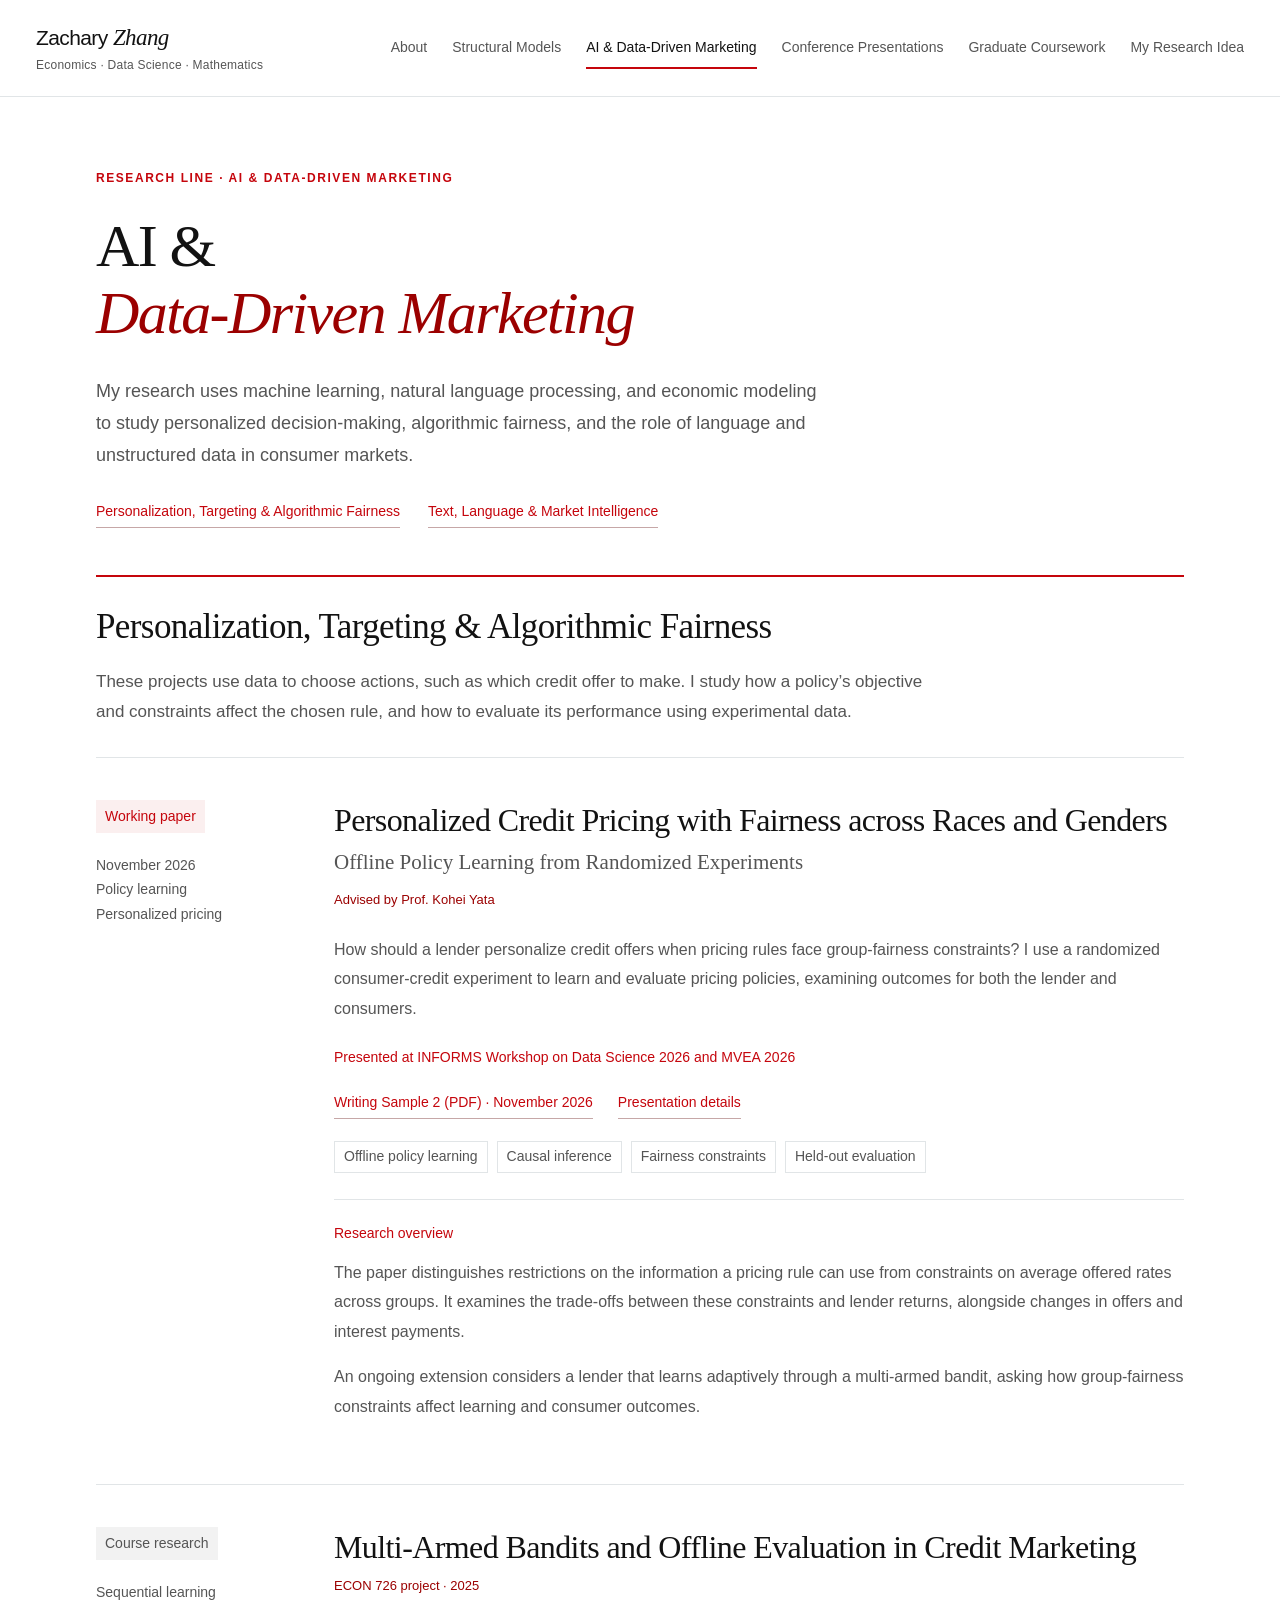
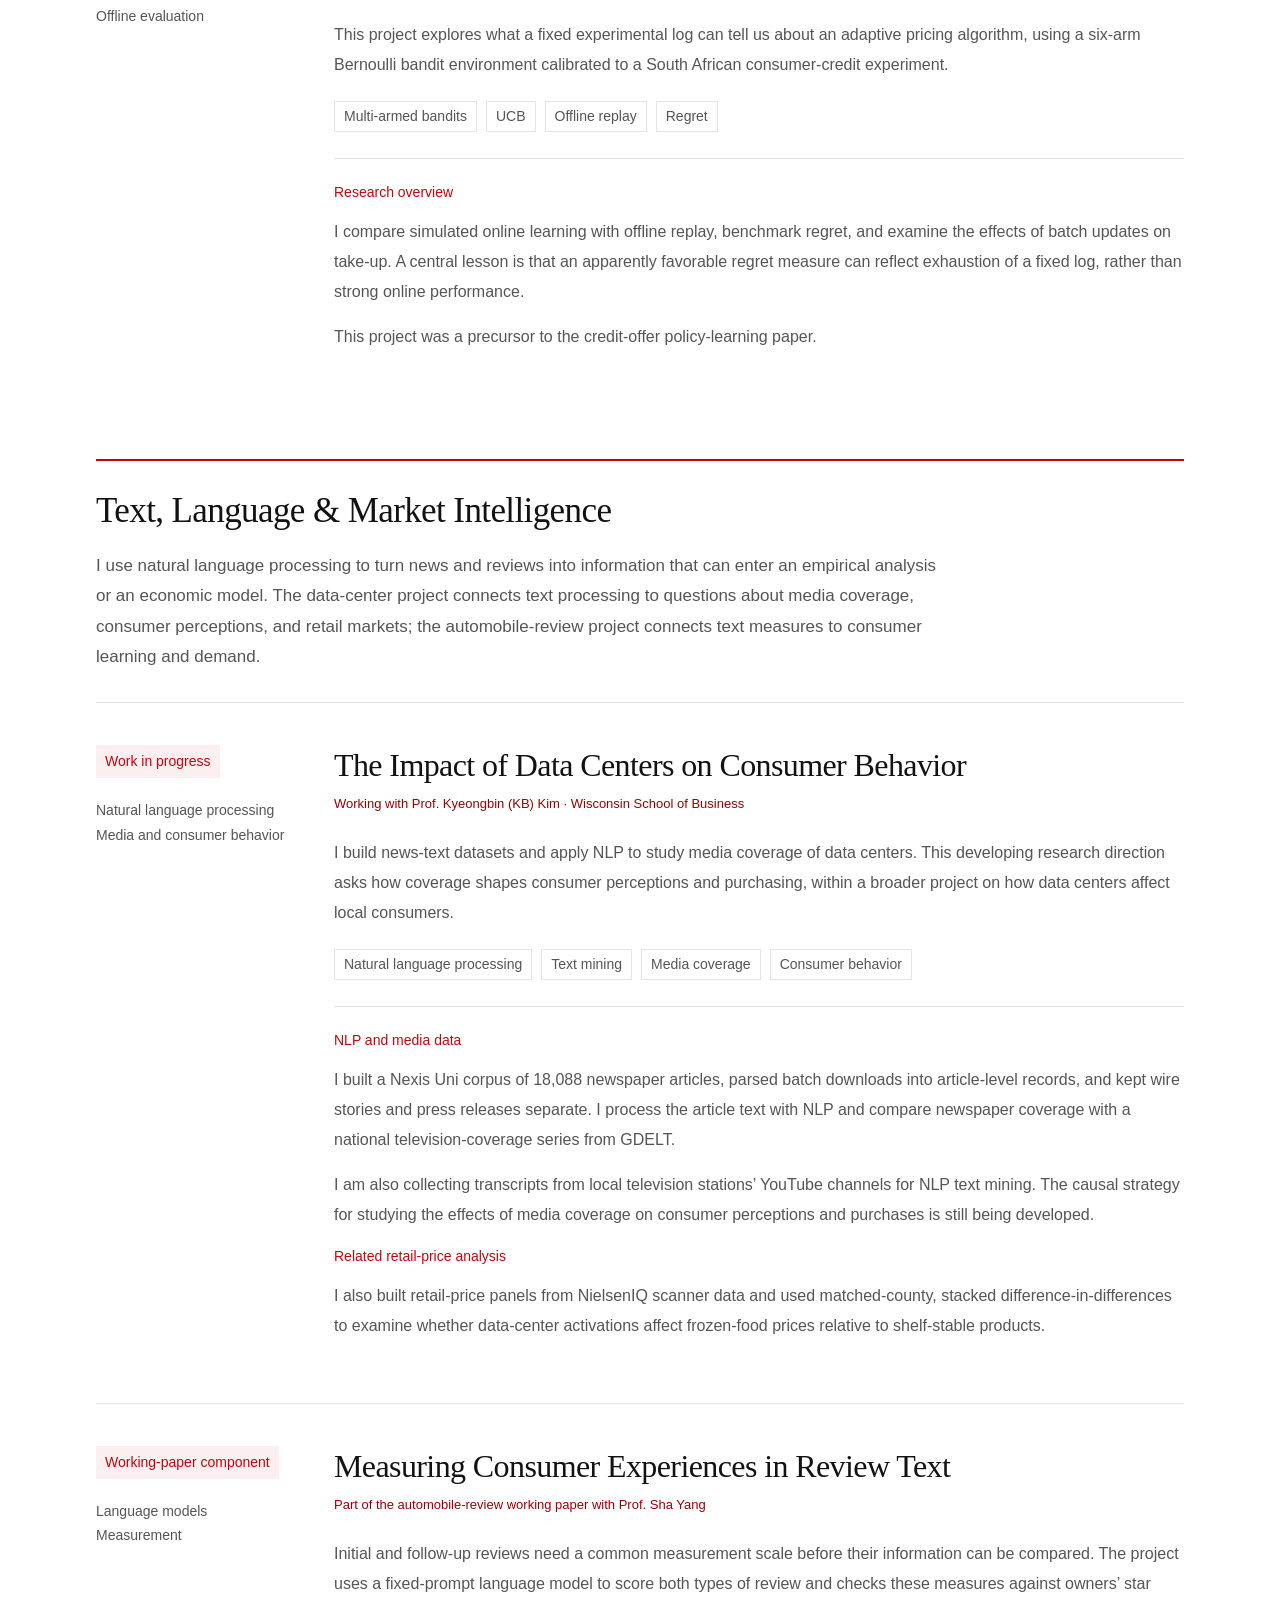
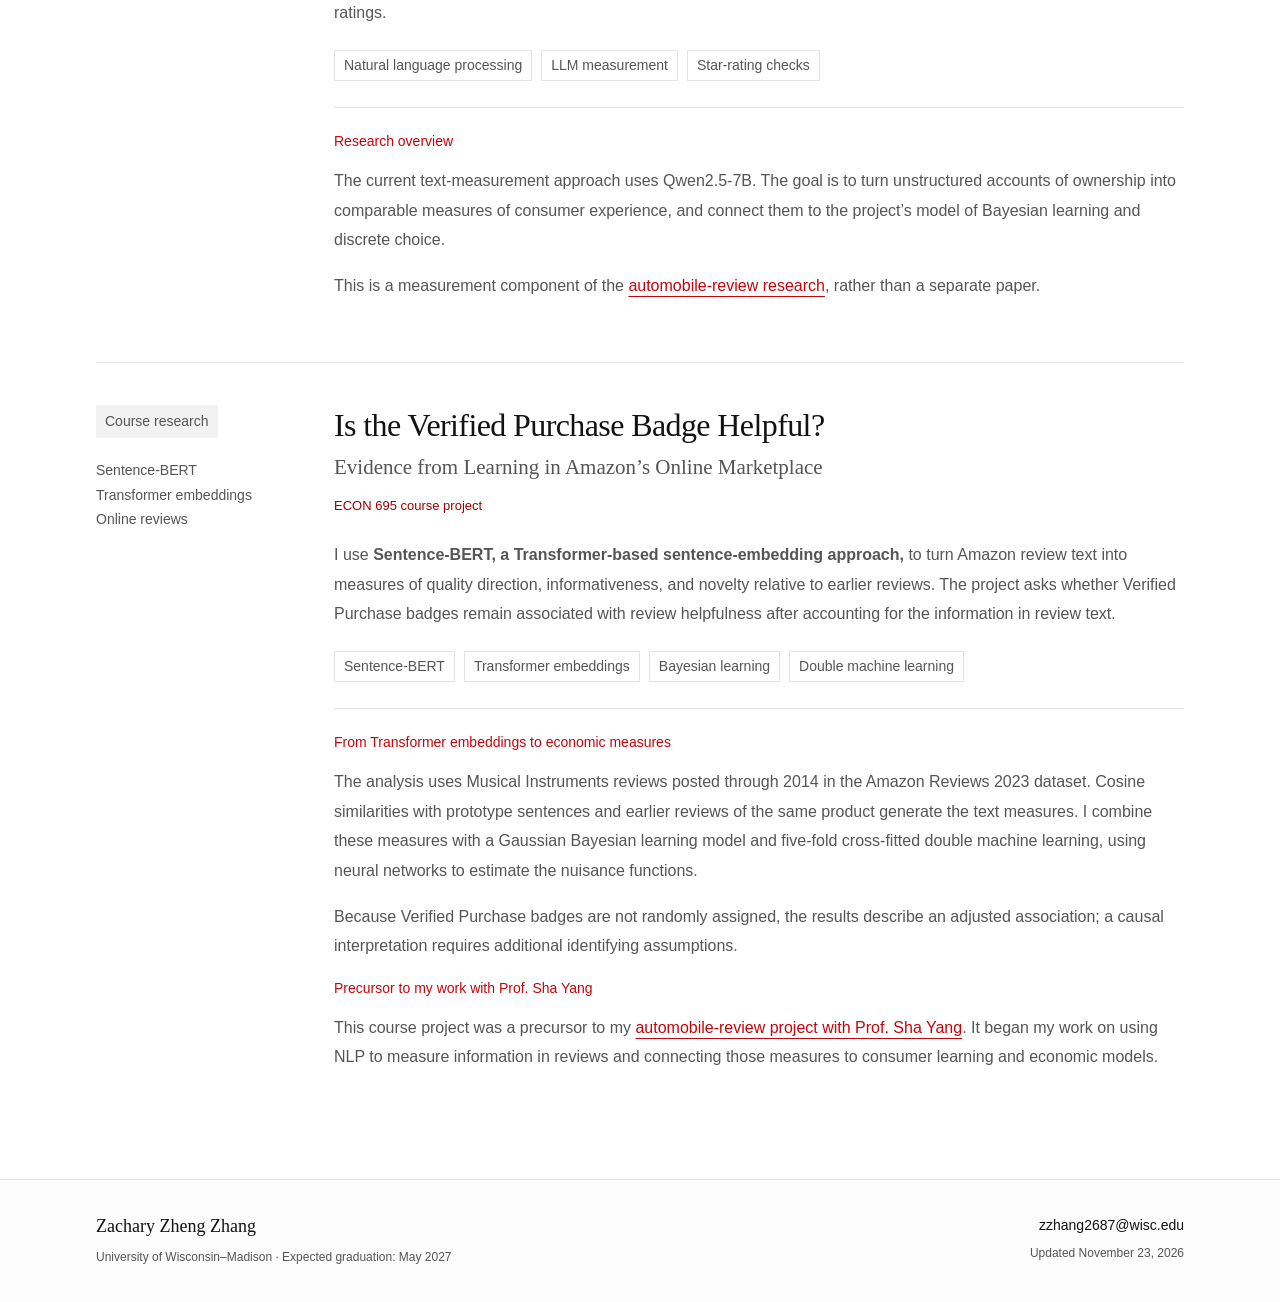
==== commit 4b4e3f63: "Rename AI research area and clarify marketing research themes" ====
--- a/ai.html
+++ b/ai.html
@@ -1,14 +1,14 @@
 <!doctype html>
 <html lang="en"><head><meta charset="utf-8"><meta name="viewport" content="width=device-width,initial-scale=1">
-<title>AI in Econ and Marketing | Zachary Zheng Zhang</title>
-<meta name="description" content="Zachary Zheng Zhang — economics, structural models, AI, and policy learning at the University of Wisconsin–Madison.">
+<title>AI &amp; Data-Driven Marketing | Zachary Zheng Zhang</title>
+<meta name="description" content="Zachary Zheng Zhang’s research in AI and data-driven marketing: personalized decision-making, algorithmic fairness, NLP, and unstructured data in consumer markets.">
 <meta name="theme-color" content="#c5050c"><link rel="icon" href="favicon.svg?v=45985ab4f6cf" type="image/svg+xml"><link rel="stylesheet" href="style.css?v=45985ab4f6cf"><script defer src="site.js"></script></head>
 <body><a class="skip-link" href="#main">Skip to content</a>
 <header class="site-header"><div class="header-inner"><a class="wordmark" href="index.html" aria-label="Zachary Zheng Zhang home">Zachary <span>Zhang</span><span class="wordmark-detail">Economics · Data Science · Mathematics</span></a>
-<button class="menu-toggle" aria-controls="site-nav" aria-expanded="false">Menu</button><nav id="site-nav" aria-label="Main navigation"><a href="index.html">About</a><a href="structural.html">Structural Models</a><a href="ai.html" aria-current="page">AI in Econ and Marketing</a><a href="conferences.html">Conference Presentations</a><a href="coursework.html">Graduate Coursework</a><a href="ideas.html">My Research Idea</a></nav></div></header>
-<main id="main"><section class="page-intro wrap"><p class="eyebrow">Research line · AI in Econ and Marketing</p><h1>AI in Econ<br><em>and Marketing.</em></h1><p class="page-lead">My work uses AI and machine learning in two ways: learning decision rules from data, and turning unstructured text into inputs for economic analysis.</p><div class="page-jump-links"><a class="text-link" href="#ml-decision-making">Machine learning and decisions</a><a class="text-link" href="#nlp-economic-models">NLP and economic analysis</a></div></section><section class="wrap projects research-group" id="ml-decision-making" aria-labelledby="decision-heading"><header class="research-group-heading"><h2 id="decision-heading">Machine Learning for Decision Making</h2><p>These projects use data to choose actions, such as which credit offer to make. I study how a policy’s objective and constraints affect the chosen rule, and how to evaluate its performance using experimental data.</p></header><article class="project" id="credit-paper"><div class="project-meta"><span class="status">Working paper</span><p>November 2026<br>Policy learning<br>Personalized pricing</p></div><div class="project-main"><h3>Personalized Credit Pricing with Fairness across Races and Genders</h3><p class="project-subtitle">Offline Policy Learning from Randomized Experiments</p><p class="project-credit">Advised by Prof. Kohei Yata</p><p>How should a lender personalize credit offers when pricing rules face group-fairness constraints? I use a randomized consumer-credit experiment to learn and evaluate pricing policies, examining outcomes for both the lender and consumers.</p><p class="presentation-record">Presented at INFORMS Workshop on Data Science 2026 and MVEA 2026</p><div class="paper-links"><a class="text-link" href="files/Writing_Sample_2_Nov2026.pdf?v=8c88ed4cb6fa" target="_blank" rel="noopener">Writing Sample 2 (PDF) · November 2026</a><a class="text-link" href="conferences.html">Presentation details</a></div><div class="tags"><span>Offline policy learning</span><span>Causal inference</span><span>Fairness constraints</span><span>Held-out evaluation</span></div>
+<button class="menu-toggle" aria-controls="site-nav" aria-expanded="false">Menu</button><nav id="site-nav" aria-label="Main navigation"><a href="index.html">About</a><a href="structural.html">Structural Models</a><a href="ai.html" aria-current="page">AI &amp; Data-Driven Marketing</a><a href="conferences.html">Conference Presentations</a><a href="coursework.html">Graduate Coursework</a><a href="ideas.html">My Research Idea</a></nav></div></header>
+<main id="main"><section class="page-intro wrap"><p class="eyebrow">Research line · AI &amp; Data-Driven Marketing</p><h1>AI &amp;<br><em>Data-Driven Marketing</em></h1><p class="page-lead">My research uses machine learning, natural language processing, and economic modeling to study personalized decision-making, algorithmic fairness, and the role of language and unstructured data in consumer markets.</p><div class="page-jump-links"><a class="text-link" href="#ml-decision-making">Personalization, Targeting &amp; Algorithmic Fairness</a><a class="text-link" href="#nlp-economic-models">Text, Language &amp; Market Intelligence</a></div></section><section class="wrap projects research-group" id="ml-decision-making" aria-labelledby="decision-heading"><header class="research-group-heading"><h2 id="decision-heading">Personalization, Targeting &amp; Algorithmic Fairness</h2><p>These projects use data to choose actions, such as which credit offer to make. I study how a policy’s objective and constraints affect the chosen rule, and how to evaluate its performance using experimental data.</p></header><article class="project" id="credit-paper"><div class="project-meta"><span class="status">Working paper</span><p>November 2026<br>Policy learning<br>Personalized pricing</p></div><div class="project-main"><h3>Personalized Credit Pricing with Fairness across Races and Genders</h3><p class="project-subtitle">Offline Policy Learning from Randomized Experiments</p><p class="project-credit">Advised by Prof. Kohei Yata</p><p>How should a lender personalize credit offers when pricing rules face group-fairness constraints? I use a randomized consumer-credit experiment to learn and evaluate pricing policies, examining outcomes for both the lender and consumers.</p><p class="presentation-record">Presented at INFORMS Workshop on Data Science 2026 and MVEA 2026</p><div class="paper-links"><a class="text-link" href="files/Writing_Sample_2_Nov2026.pdf?v=8c88ed4cb6fa" target="_blank" rel="noopener">Writing Sample 2 (PDF) · November 2026</a><a class="text-link" href="conferences.html">Presentation details</a></div><div class="tags"><span>Offline policy learning</span><span>Causal inference</span><span>Fairness constraints</span><span>Held-out evaluation</span></div>
 <div class="detail-body research-overview-text"><h4>Research overview</h4><p>The paper distinguishes restrictions on the information a pricing rule can use from constraints on average offered rates across groups. It examines the trade-offs between these constraints and lender returns, alongside changes in offers and interest payments.</p><p>An ongoing extension considers a lender that learns adaptively through a multi-armed bandit, asking how group-fairness constraints affect learning and consumer outcomes.</p></div></div></article><article class="project" id="bandit-project"><div class="project-meta"><span class="status muted">Course research</span><p>Sequential learning<br>Offline evaluation</p></div><div class="project-main"><h3>Multi-Armed Bandits and Offline Evaluation in Credit Marketing</h3><p class="project-credit">ECON 726 project · 2025</p><p>This project explores what a fixed experimental log can tell us about an adaptive pricing algorithm, using a six-arm Bernoulli bandit environment calibrated to a South African consumer-credit experiment.</p><div class="tags"><span>Multi-armed bandits</span><span>UCB</span><span>Offline replay</span><span>Regret</span></div>
-<div class="detail-body research-overview-text"><h4>Research overview</h4><p>I compare simulated online learning with offline replay, benchmark regret, and examine the effects of batch updates on take-up. A central lesson is that an apparently favorable regret measure can reflect exhaustion of a fixed log, rather than strong online performance.</p><p>This project was a precursor to the credit-offer policy-learning paper.</p></div></div></article></section><section class="wrap projects research-group" id="nlp-economic-models" aria-labelledby="nlp-heading"><header class="research-group-heading"><h2 id="nlp-heading">NLP: From Unstructured Data to Economic Analysis</h2><p>I use natural language processing to turn news and reviews into information that can enter an empirical analysis or an economic model. The data-center project connects text processing to questions about media coverage, consumer perceptions, and retail markets; the automobile-review project connects text measures to consumer learning and demand.</p></header><article class="project" id="data-center-project"><div class="project-meta"><span class="status">Work in progress</span><p>Natural language processing<br>Media and consumer behavior</p></div><div class="project-main"><h3>The Impact of Data Centers on Consumer Behavior</h3><p class="project-credit">Working with Prof. Kyeongbin (KB) Kim · Wisconsin School of Business</p><p>I build news-text datasets and apply NLP to study media coverage of data centers. This developing research direction asks how coverage shapes consumer perceptions and purchasing, within a broader project on how data centers affect local consumers.</p><div class="tags"><span>Natural language processing</span><span>Text mining</span><span>Media coverage</span><span>Consumer behavior</span></div>
+<div class="detail-body research-overview-text"><h4>Research overview</h4><p>I compare simulated online learning with offline replay, benchmark regret, and examine the effects of batch updates on take-up. A central lesson is that an apparently favorable regret measure can reflect exhaustion of a fixed log, rather than strong online performance.</p><p>This project was a precursor to the credit-offer policy-learning paper.</p></div></div></article></section><section class="wrap projects research-group" id="nlp-economic-models" aria-labelledby="nlp-heading"><header class="research-group-heading"><h2 id="nlp-heading">Text, Language &amp; Market Intelligence</h2><p>I use natural language processing to turn news and reviews into information that can enter an empirical analysis or an economic model. The data-center project connects text processing to questions about media coverage, consumer perceptions, and retail markets; the automobile-review project connects text measures to consumer learning and demand.</p></header><article class="project" id="data-center-project"><div class="project-meta"><span class="status">Work in progress</span><p>Natural language processing<br>Media and consumer behavior</p></div><div class="project-main"><h3>The Impact of Data Centers on Consumer Behavior</h3><p class="project-credit">Working with Prof. Kyeongbin (KB) Kim · Wisconsin School of Business</p><p>I build news-text datasets and apply NLP to study media coverage of data centers. This developing research direction asks how coverage shapes consumer perceptions and purchasing, within a broader project on how data centers affect local consumers.</p><div class="tags"><span>Natural language processing</span><span>Text mining</span><span>Media coverage</span><span>Consumer behavior</span></div>
 <div class="detail-body research-overview-text"><h4>NLP and media data</h4><p>I built a Nexis Uni corpus of 18,088 newspaper articles, parsed batch downloads into article-level records, and kept wire stories and press releases separate. I process the article text with NLP and compare newspaper coverage with a national television-coverage series from GDELT.</p><p>I am also collecting transcripts from local television stations’ YouTube channels for NLP text mining. The causal strategy for studying the effects of media coverage on consumer perceptions and purchases is still being developed.</p><h4>Related retail-price analysis</h4><p>I also built retail-price panels from NielsenIQ scanner data and used matched-county, stacked difference-in-differences to examine whether data-center activations affect frozen-food prices relative to shelf-stable products.</p></div></div></article><article class="project" id="review-measurement"><div class="project-meta"><span class="status">Working-paper component</span><p>Language models<br>Measurement</p></div><div class="project-main"><h3>Measuring Consumer Experiences in Review Text</h3><p class="project-credit">Part of the automobile-review working paper with Prof. Sha Yang</p><p>Initial and follow-up reviews need a common measurement scale before their information can be compared. The project uses a fixed-prompt language model to score both types of review and checks these measures against owners’ star ratings.</p><div class="tags"><span>Natural language processing</span><span>LLM measurement</span><span>Star-rating checks</span></div>
 <div class="detail-body research-overview-text"><h4>Research overview</h4><p>The current text-measurement approach uses Qwen2.5-7B. The goal is to turn unstructured accounts of ownership into comparable measures of consumer experience, and connect them to the project’s model of Bayesian learning and discrete choice.</p><p>This is a measurement component of the <a href="structural.html#review-paper">automobile-review research</a>, rather than a separate paper.</p></div></div></article><article class="project" id="econ695-project"><div class="project-meta"><span class="status muted">Course research</span><p>Sentence-BERT<br>Transformer embeddings<br>Online reviews</p></div><div class="project-main"><h3>Is the Verified Purchase Badge Helpful?</h3><p class="project-subtitle">Evidence from Learning in Amazon’s Online Marketplace</p><p class="project-credit">ECON 695 course project</p><p>I use <strong>Sentence-BERT, a Transformer-based sentence-embedding approach,</strong> to turn Amazon review text into measures of quality direction, informativeness, and novelty relative to earlier reviews. The project asks whether Verified Purchase badges remain associated with review helpfulness after accounting for the information in review text.</p><div class="tags"><span>Sentence-BERT</span><span>Transformer embeddings</span><span>Bayesian learning</span><span>Double machine learning</span></div>
 <div class="detail-body research-overview-text"><h4>From Transformer embeddings to economic measures</h4><p>The analysis uses Musical Instruments reviews posted through 2014 in the Amazon Reviews 2023 dataset. Cosine similarities with prototype sentences and earlier reviews of the same product generate the text measures. I combine these measures with a Gaussian Bayesian learning model and five-fold cross-fitted double machine learning, using neural networks to estimate the nuisance functions.</p><p>Because Verified Purchase badges are not randomly assigned, the results describe an adjusted association; a causal interpretation requires additional identifying assumptions.</p><h4>Precursor to my work with Prof. Sha Yang</h4><p>This course project was a precursor to my <a href="structural.html#review-paper">automobile-review project with Prof. Sha Yang</a>. It began my work on using NLP to measure information in reviews and connecting those measures to consumer learning and economic models.</p></div></div></article></section></main>
